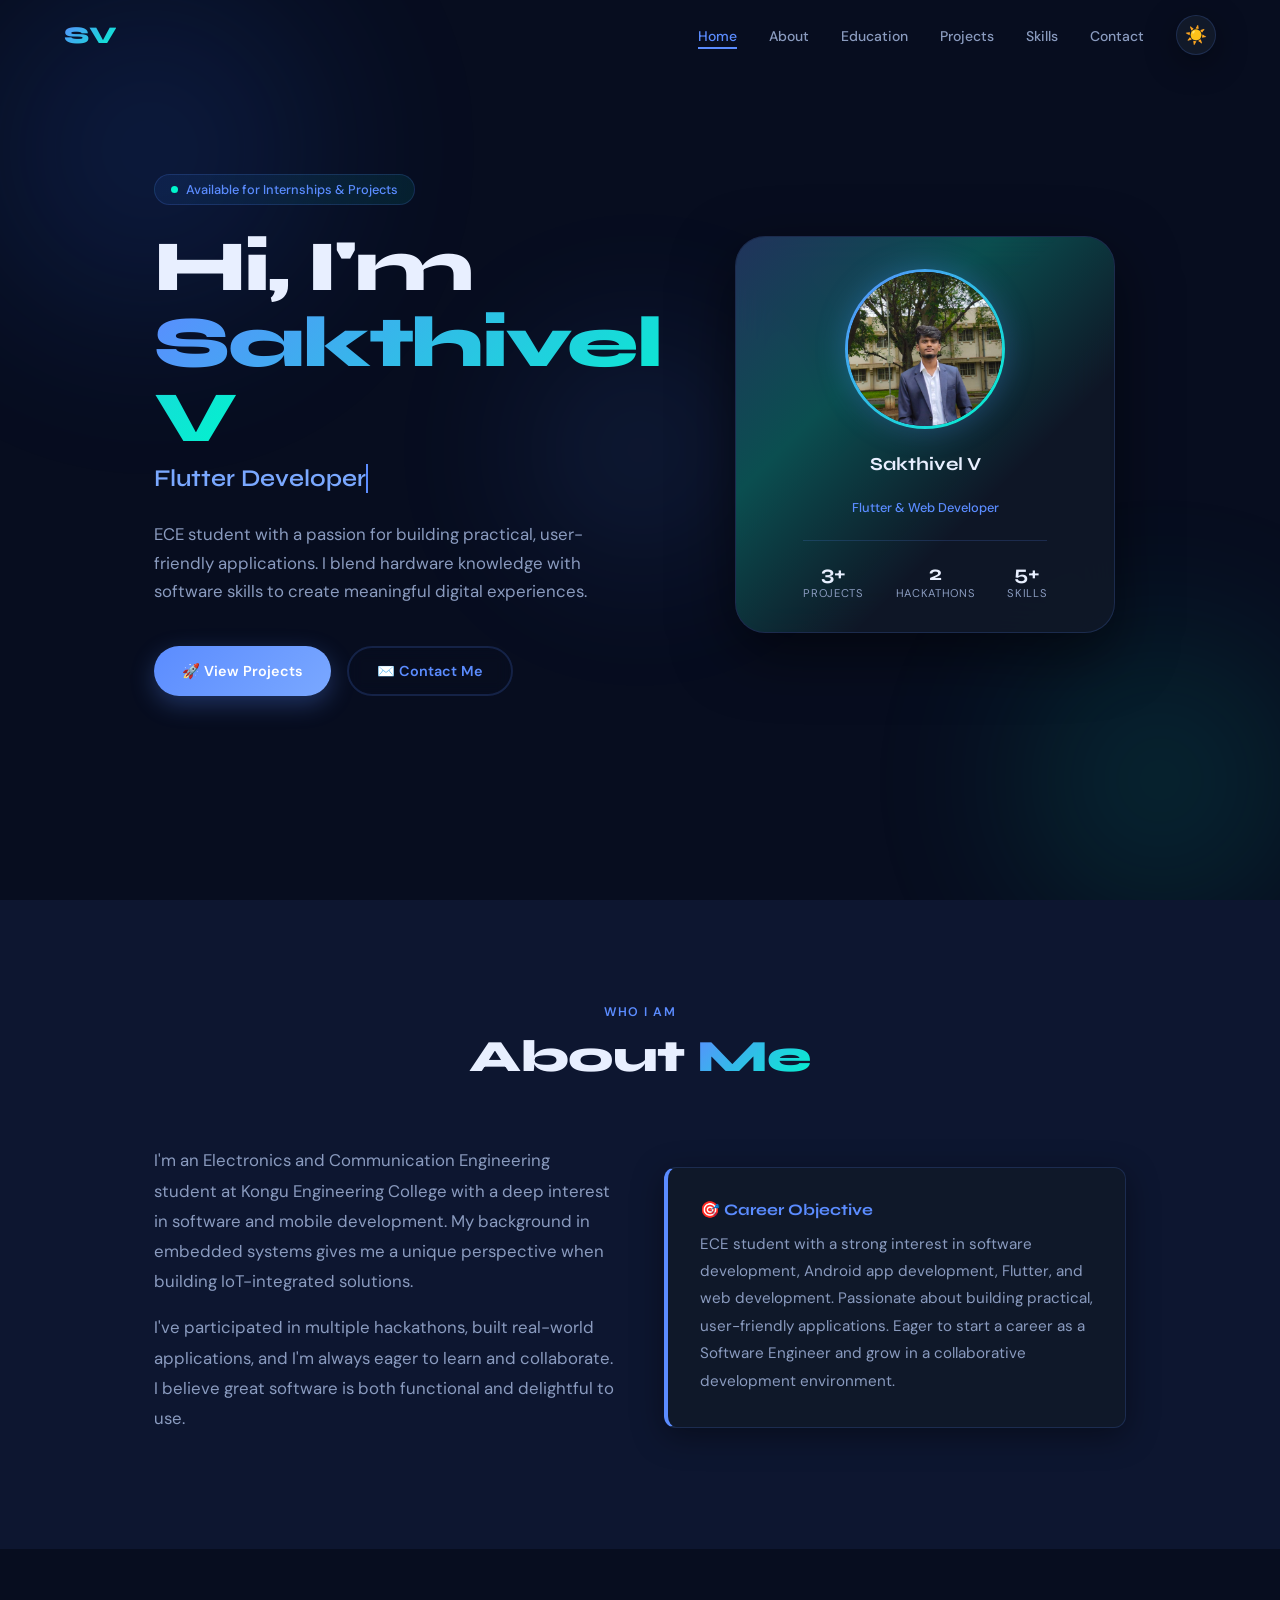
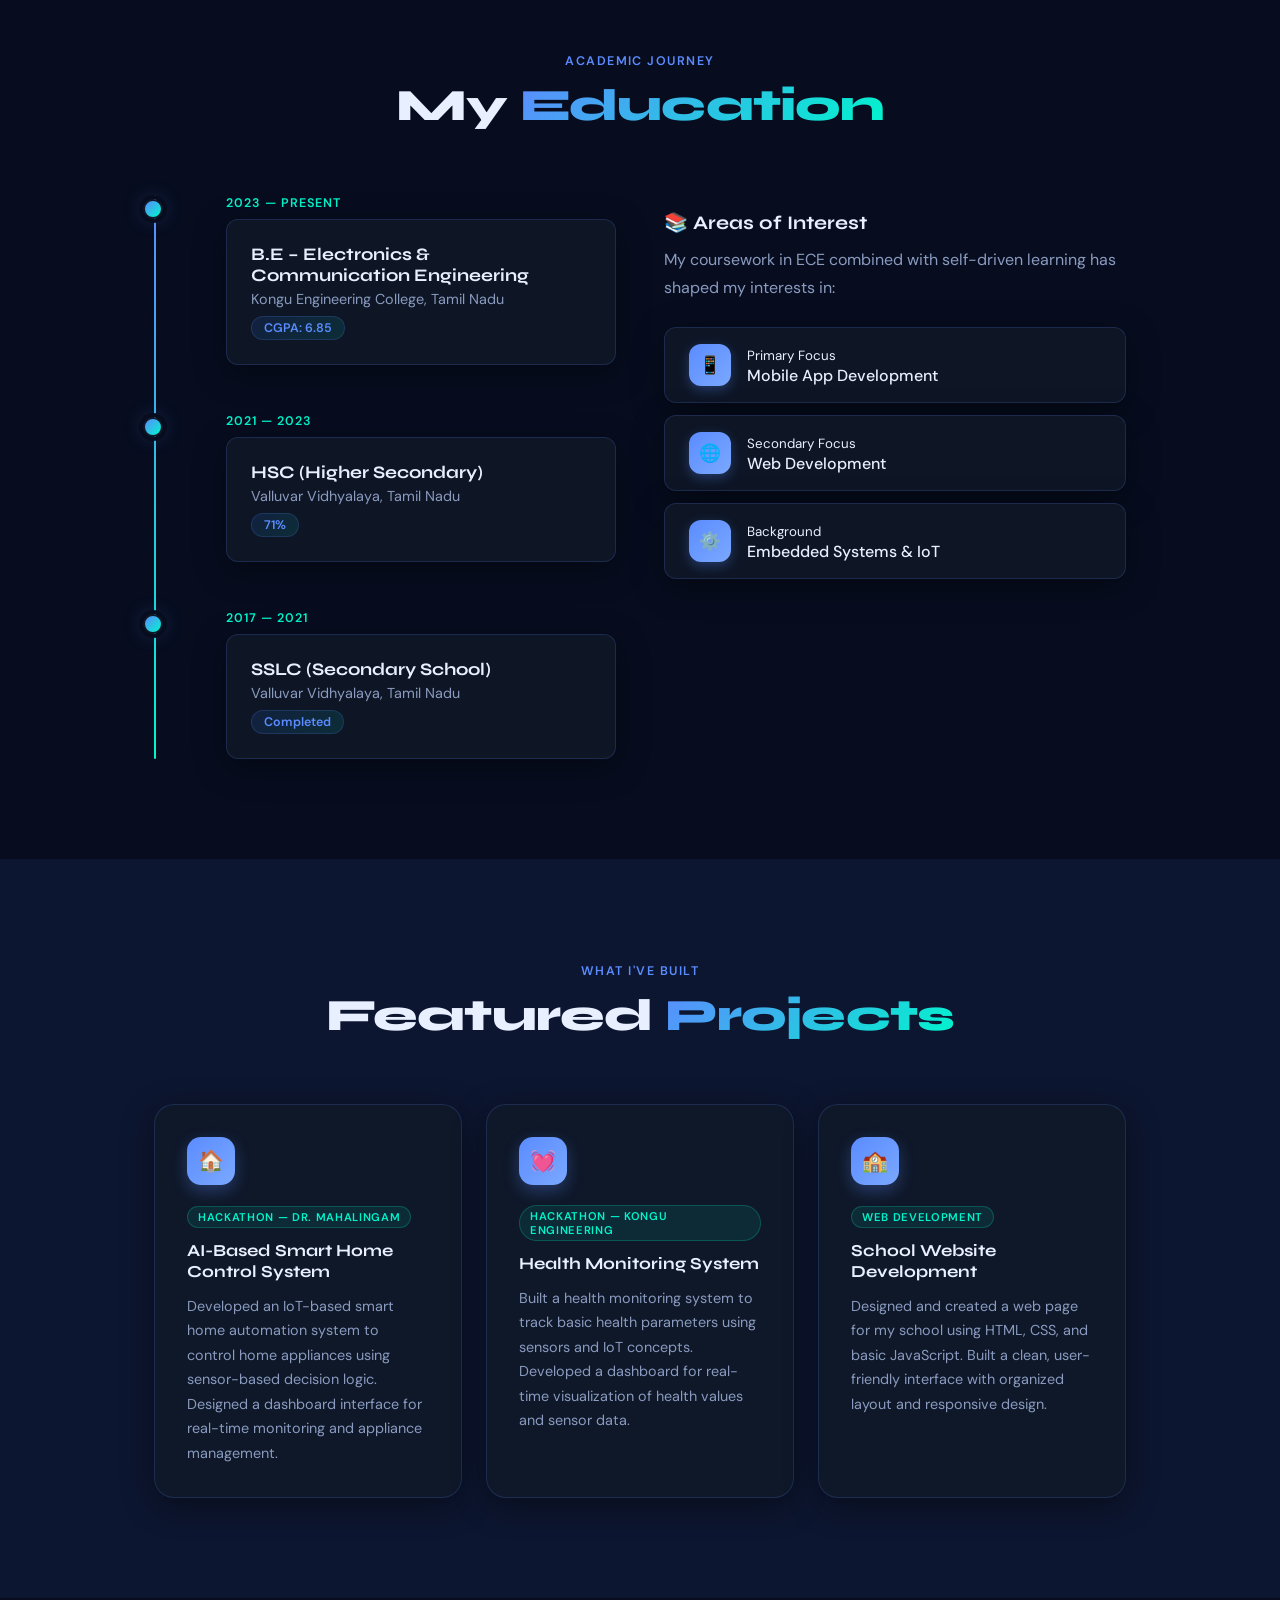
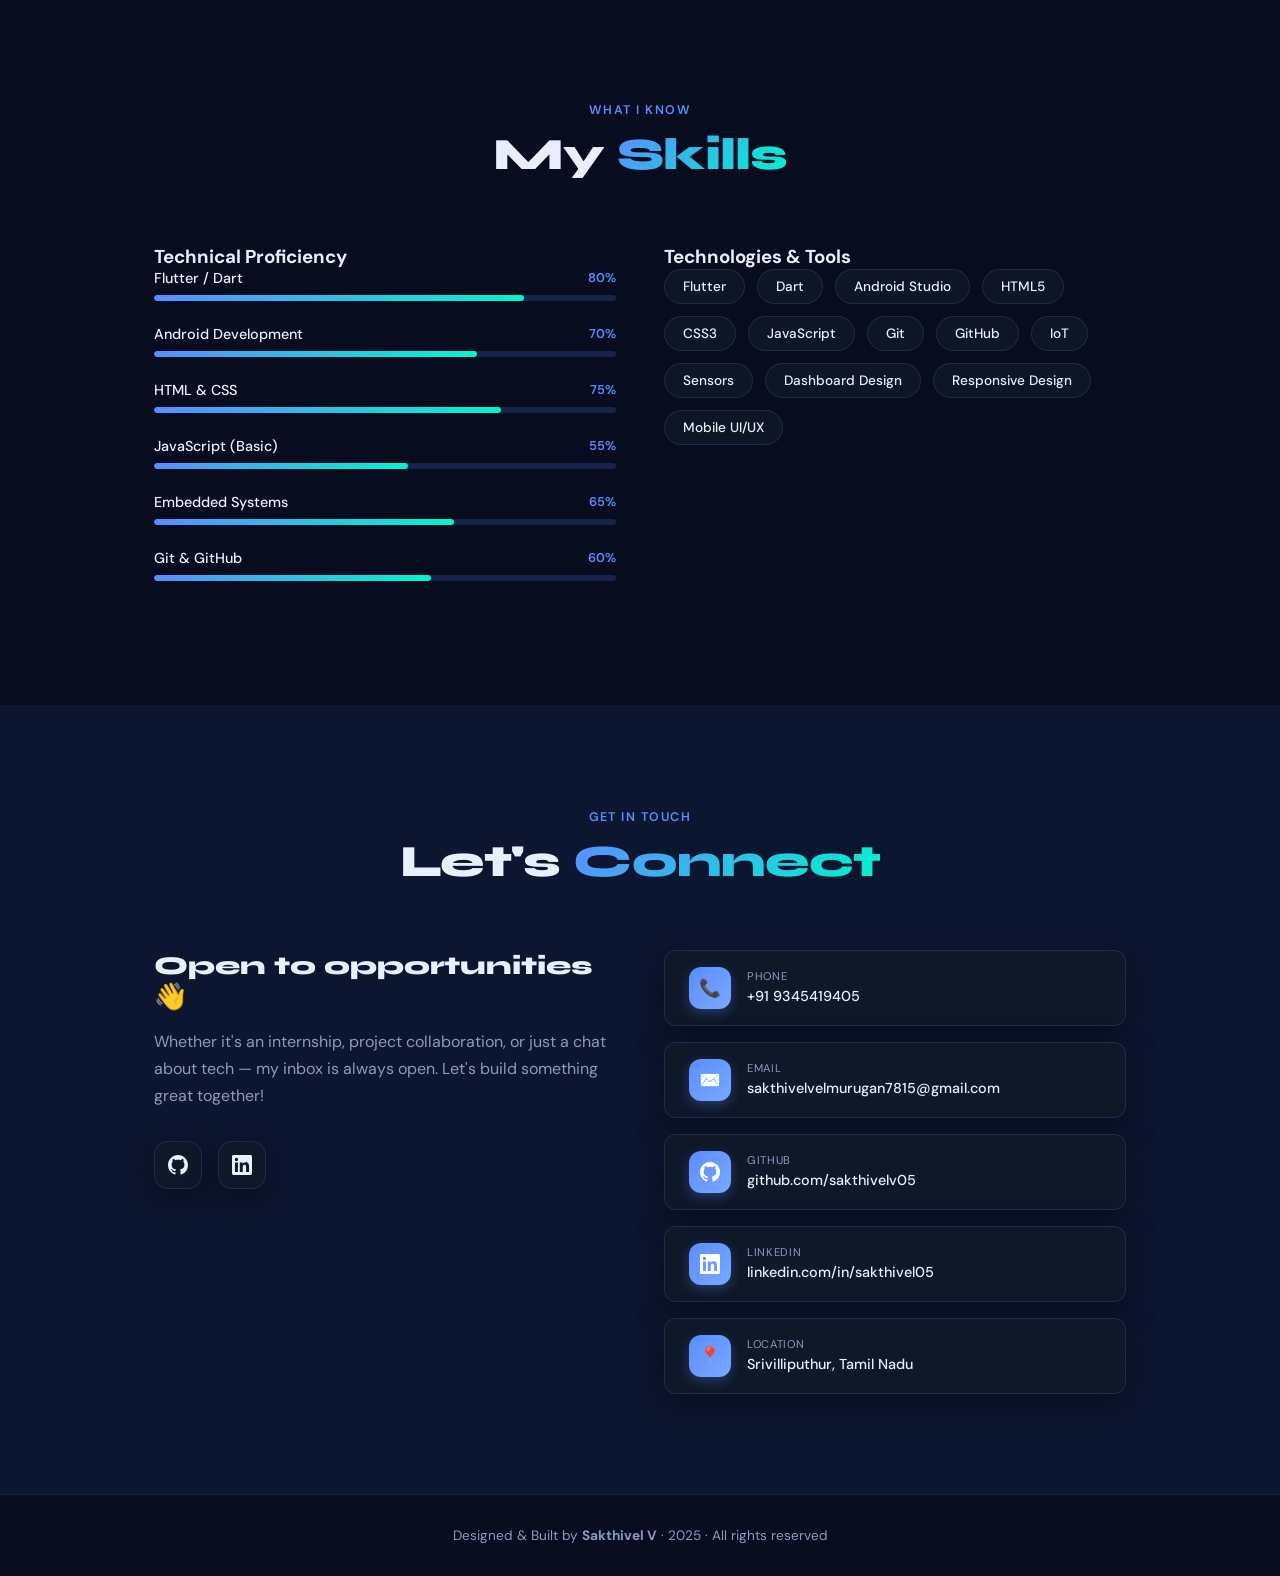
==== portfolio website/index.html @ 483d57a5 "portfolio website" ====
<!DOCTYPE html>
<html lang="en" data-theme="dark">
<head>
<meta charset="UTF-8" />
<meta name="viewport" content="width=device-width, initial-scale=1.0"/>
<title>Sakthivel V — Portfolio</title>
<link href="https://fonts.googleapis.com/css2?family=Syne:wght@400;600;700;800&family=DM+Sans:ital,opsz,wght@0,9..40,300;0,9..40,400;0,9..40,500;1,9..40,300&display=swap" rel="stylesheet"/>
<style>
/* ═══════════════════════════════════════════
   CSS CUSTOM PROPERTIES
═══════════════════════════════════════════ */
:root {
  --bg: #f0f4ff;
  --bg2: #e6edff;
  --surface: #ffffff;
  --surface2: rgba(255,255,255,0.7);
  --border: rgba(99,140,255,0.15);
  --text: #0d1b3e;
  --text2: #4a5980;
  --accent: #2d6ef6;
  --accent2: #5b8cff;
  --accent3: #00d4b1;
  --glow: rgba(45,110,246,0.25);
  --shadow: 0 8px 32px rgba(45,110,246,0.12);
  --shadow-lg: 0 20px 60px rgba(45,110,246,0.18);
  --radius: 20px;
  --radius-sm: 12px;
  --nav-h: 70px;
  --transition: 0.4s cubic-bezier(0.23, 1, 0.32, 1);
}
[data-theme="dark"] {
  --bg: #070d1f;
  --bg2: #0d1630;
  --surface: #111929;
  --surface2: rgba(17,25,41,0.8);
  --border: rgba(91,140,255,0.18);
  --text: #e8efff;
  --text2: #8a9bbf;
  --accent: #5b8cff;
  --accent2: #7aa8ff;
  --accent3: #00f5cc;
  --glow: rgba(91,140,255,0.3);
  --shadow: 0 8px 32px rgba(0,0,0,0.4);
  --shadow-lg: 0 20px 60px rgba(0,0,0,0.5);
}

/* ═══════════════════════════════════════════
   RESET & BASE
═══════════════════════════════════════════ */
*, *::before, *::after { margin:0; padding:0; box-sizing:border-box; }
html { scroll-behavior:smooth; }
body {
  font-family: 'DM Sans', sans-serif;
  background: var(--bg);
  color: var(--text);
  overflow-x: hidden;
  transition: background var(--transition), color var(--transition);
}
a { text-decoration:none; color:inherit; }
img { max-width:100%; }
section { padding: 100px 0; }

/* ═══════════════════════════════════════════
   LOADER
═══════════════════════════════════════════ */
#loader {
  position:fixed; inset:0; z-index:9999;
  background: var(--bg);
  display:flex; align-items:center; justify-content:center;
  transition: opacity 0.6s ease, visibility 0.6s ease;
}
#loader.hidden { opacity:0; visibility:hidden; }
.loader-ring {
  width:60px; height:60px;
  border:3px solid var(--border);
  border-top-color:var(--accent);
  border-radius:50%;
  animation: spin 0.8s linear infinite;
}
@keyframes spin { to { transform:rotate(360deg); } }

/* ═══════════════════════════════════════════
   ANIMATED BG
═══════════════════════════════════════════ */
.bg-orbs {
  position:fixed; inset:0; pointer-events:none; z-index:0; overflow:hidden;
}
.orb {
  position:absolute; border-radius:50%;
  filter:blur(80px); opacity:0.35;
  animation: drift 12s ease-in-out infinite alternate;
}
.orb:nth-child(1) { width:500px;height:500px; background:radial-gradient(circle,#2d6ef6,transparent 70%); top:-100px;left:-100px; animation-delay:0s; }
.orb:nth-child(2) { width:400px;height:400px; background:radial-gradient(circle,#00d4b1,transparent 70%); bottom:-80px;right:-80px; animation-delay:-4s; }
.orb:nth-child(3) { width:300px;height:300px; background:radial-gradient(circle,#5b8cff,transparent 70%); top:50%;left:50%;transform:translate(-50%,-50%); animation-delay:-8s; }
@keyframes drift {
  0% { transform: translate(0,0) scale(1); }
  100% { transform: translate(30px,30px) scale(1.1); }
}
[data-theme="dark"] .orb { opacity:0.2; }

/* ═══════════════════════════════════════════
   NAVBAR
═══════════════════════════════════════════ */
nav {
  position:fixed; top:0; left:0; right:0; z-index:100;
  height:var(--nav-h);
  display:flex; align-items:center;
  padding: 0 5%;
  transition: background 0.4s, box-shadow 0.4s;
}
nav.scrolled {
  background:var(--surface2);
  backdrop-filter:blur(20px);
  box-shadow:var(--shadow);
}
.nav-brand {
  font-family:'Syne',sans-serif;
  font-size:1.5rem; font-weight:800;
  background:linear-gradient(135deg,var(--accent),var(--accent3));
  -webkit-background-clip:text; -webkit-text-fill-color:transparent;
  background-clip:text;
  letter-spacing:-0.02em;
}
.nav-links {
  display:flex; gap:2rem;
  list-style:none;
  margin-left:auto; margin-right:2rem;
}
.nav-links a {
  font-size:0.875rem; font-weight:500;
  color:var(--text2);
  transition:color 0.3s;
  position:relative;
}
.nav-links a::after {
  content:''; position:absolute; bottom:-4px;left:0;right:0;
  height:2px; background:var(--accent);
  transform:scaleX(0); transform-origin:left;
  transition:transform 0.3s;
}
.nav-links a:hover, .nav-links a.active { color:var(--accent); }
.nav-links a:hover::after, .nav-links a.active::after { transform:scaleX(1); }
.nav-actions { display:flex; gap:0.75rem; align-items:center; }
#theme-toggle {
  width:40px;height:40px; border-radius:50%;
  border:1.5px solid var(--border);
  background:var(--surface);
  cursor:pointer; font-size:1.1rem;
  display:flex;align-items:center;justify-content:center;
  transition:all 0.3s; box-shadow:var(--shadow);
}
#theme-toggle:hover { transform:scale(1.1) rotate(20deg); }
.hamburger {
  display:none; flex-direction:column; gap:5px;
  cursor:pointer; padding:6px;
}
.hamburger span { width:24px;height:2px; background:var(--text); transition:all 0.3s; border-radius:2px; }
.hamburger.open span:nth-child(1){transform:translateY(7px) rotate(45deg);}
.hamburger.open span:nth-child(2){opacity:0;}
.hamburger.open span:nth-child(3){transform:translateY(-7px) rotate(-45deg);}

/* Mobile Menu */
.mobile-menu {
  position:fixed; inset:0; z-index:99;
  background:var(--surface2); backdrop-filter:blur(30px);
  display:flex; flex-direction:column;
  align-items:center; justify-content:center; gap:2.5rem;
  transform:translateX(100%);
  transition:transform 0.5s cubic-bezier(0.23,1,0.32,1);
}
.mobile-menu.open { transform:translateX(0); }
.mobile-menu a { font-family:'Syne',sans-serif; font-size:2rem; font-weight:700; color:var(--text); }
.mobile-menu a:hover { color:var(--accent); }

/* ═══════════════════════════════════════════
   CONTAINER
═══════════════════════════════════════════ */
.container { max-width:1100px; margin:0 auto; padding:0 5%; position:relative; z-index:1; }

/* ═══════════════════════════════════════════
   HERO
═══════════════════════════════════════════ */
#hero {
  min-height:100vh;
  display:flex; align-items:center;
  padding-top:var(--nav-h);
}
.hero-inner {
  display:grid; grid-template-columns:1fr 1fr;
  gap:4rem; align-items:center; width:100%;
}
.hero-tag {
  display:inline-flex; align-items:center; gap:0.5rem;
  background:linear-gradient(135deg,rgba(45,110,246,0.1),rgba(0,212,177,0.1));
  border:1px solid var(--border);
  border-radius:100px; padding:6px 16px;
  font-size:0.8rem; font-weight:500; color:var(--accent);
  margin-bottom:1.5rem;
}
.hero-tag .dot { width:7px;height:7px; background:var(--accent3); border-radius:50%; animation:pulse 2s infinite; }
@keyframes pulse { 0%,100%{opacity:1;transform:scale(1);} 50%{opacity:0.5;transform:scale(0.8);} }
.hero-name {
  font-family:'Syne',sans-serif;
  font-size:clamp(2.8rem,6vw,4.5rem);
  font-weight:800; line-height:1.05;
  letter-spacing:-0.03em;
  color:var(--text);
  margin-bottom:0.5rem;
}
.hero-name .gradient-text {
  background:linear-gradient(135deg,var(--accent),var(--accent3));
  -webkit-background-clip:text; -webkit-text-fill-color:transparent;
  background-clip:text;
}
.hero-typing {
  font-family:'Syne',sans-serif;
  font-size:clamp(1.1rem,2.5vw,1.5rem);
  font-weight:600; color:var(--accent2);
  min-height:2rem; margin-bottom:1.5rem;
}
.cursor { border-right:2px solid var(--accent); animation:blink 0.7s infinite; }
@keyframes blink { 0%,50%{opacity:1;} 51%,100%{opacity:0;} }
.hero-desc { color:var(--text2); line-height:1.7; font-size:1.05rem; margin-bottom:2.5rem; max-width:480px; }
.hero-btns { display:flex; gap:1rem; flex-wrap:wrap; }
.btn {
  display:inline-flex; align-items:center; gap:0.5rem;
  padding:14px 28px; border-radius:100px;
  font-weight:600; font-size:0.9rem;
  cursor:pointer; border:none;
  transition:all 0.3s; position:relative; overflow:hidden;
}
.btn-primary {
  background:linear-gradient(135deg,var(--accent),var(--accent2));
  color:#fff;
  box-shadow:0 8px 24px var(--glow);
}
.btn-primary:hover { transform:translateY(-3px); box-shadow:0 14px 36px var(--glow); }
.btn-outline {
  background:transparent;
  color:var(--accent);
  border:2px solid var(--border);
  backdrop-filter:blur(8px);
}
.btn-outline:hover { background:var(--accent); color:#fff; transform:translateY(-3px); border-color:var(--accent); }
/* Ripple */
.btn::after {
  content:''; position:absolute;
  width:200%; height:200%; top:50%;left:50%;
  transform:translate(-50%,-50%) scale(0);
  background:rgba(255,255,255,0.25); border-radius:50%;
  transition:transform 0.5s, opacity 0.5s;
}
.btn:active::after { transform:translate(-50%,-50%) scale(1); opacity:0; }

/* Hero visual */
.hero-visual { display:flex; align-items:center; justify-content:center; }
.hero-card {
  width:clamp(280px,90vw,380px); height:auto;
  background:var(--surface2);
  backdrop-filter:blur(20px);
  border:1px solid var(--border);
  border-radius:30px;
  display:flex; flex-direction:column;
  align-items:center; justify-content:center; gap:1.5rem;
  padding:2rem 1.5rem;
  box-shadow:var(--shadow-lg);
  position:relative; overflow:hidden;
  animation: float 5s ease-in-out infinite;
}
@keyframes float { 0%,100%{transform:translateY(0);} 50%{transform:translateY(-16px);} }
.hero-card::before {
  content:''; position:absolute;
  inset:-1px; border-radius:30px;
  background:linear-gradient(135deg,var(--accent),var(--accent3),transparent,transparent);
  opacity:0.25; z-index:-1;
}
.avatar-ring {
  width:clamp(130px,20vw,160px); height:clamp(130px,20vw,160px); border-radius:50%;
  background:linear-gradient(135deg,var(--accent),var(--accent3));
  padding:3px;
  box-shadow:0 0 30px var(--glow);
}
.avatar-inner {
  width:100%;height:100%; border-radius:50%;
  background:var(--surface);
  display:flex;align-items:center;justify-content:center;
  font-size:3rem;
}
.hero-card-name { font-family:'Syne',sans-serif; font-weight:700; font-size:1.15rem; }
.hero-card-role { font-size:0.8rem; color:var(--accent); font-weight:500; }
.hero-card-stats {
  display:flex; gap:2rem;
  border-top:1px solid var(--border);
  padding-top:1.25rem;
}
.stat { text-align:center; }
.stat-num { font-family:'Syne',sans-serif; font-weight:700; font-size:1.3rem; }
.stat-label { font-size:0.7rem; color:var(--text2); text-transform:uppercase; letter-spacing:0.06em; }

/* ═══════════════════════════════════════════
   SECTION HEADERS
═══════════════════════════════════════════ */
.section-header { text-align:center; margin-bottom:4rem; }
.section-label {
  font-size:0.78rem; font-weight:600; letter-spacing:0.12em;
  text-transform:uppercase; color:var(--accent);
  display:inline-block; margin-bottom:0.75rem;
}
.section-title {
  font-family:'Syne',sans-serif;
  font-size:clamp(2rem,4vw,2.8rem);
  font-weight:800; letter-spacing:-0.02em;
  color:var(--text); line-height:1.1;
}
.section-title span { background:linear-gradient(135deg,var(--accent),var(--accent3)); -webkit-background-clip:text;-webkit-text-fill-color:transparent;background-clip:text; }

/* ═══════════════════════════════════════════
   ABOUT
═══════════════════════════════════════════ */
#about { background:var(--bg2); }
.about-grid { display:grid; grid-template-columns:1fr 1fr; gap:3rem; align-items:center; }
.about-text p { color:var(--text2); line-height:1.8; font-size:1.05rem; margin-bottom:1rem; }
.objective-box {
  background:var(--surface2);
  backdrop-filter:blur(12px);
  border:1px solid var(--border);
  border-left:4px solid var(--accent);
  border-radius:var(--radius-sm);
  padding:2rem;
  box-shadow:var(--shadow);
}
.objective-box h3 { font-family:'Syne',sans-serif; font-size:1rem; font-weight:700; margin-bottom:0.75rem; color:var(--accent); }
.objective-box p { color:var(--text2); line-height:1.8; font-size:0.95rem; }

/* ═══════════════════════════════════════════
   EDUCATION TIMELINE
═══════════════════════════════════════════ */
.timeline { position:relative; padding-left:2rem; }
.timeline::before {
  content:''; position:absolute;
  left:0; top:0; bottom:0; width:2px;
  background:linear-gradient(to bottom, var(--accent), var(--accent3));
  border-radius:2px;
}
.timeline-item {
  position:relative; margin-bottom:3rem;
  padding-left:2.5rem;
}
.timeline-item:last-child { margin-bottom:0; }
.timeline-dot {
  position:absolute; left:-2.7rem; top:0.3rem;
  width:20px;height:20px; border-radius:50%;
  background:linear-gradient(135deg,var(--accent),var(--accent3));
  box-shadow:0 0 0 4px var(--bg), 0 0 20px var(--glow);
  border:2px solid var(--surface);
}
.timeline-year {
  font-size:0.78rem; font-weight:600; color:var(--accent3);
  letter-spacing:0.08em; text-transform:uppercase; margin-bottom:0.5rem;
}
.timeline-card {
  background:var(--surface2); backdrop-filter:blur(12px);
  border:1px solid var(--border); border-radius:var(--radius-sm);
  padding:1.5rem; box-shadow:var(--shadow);
  transition:transform var(--transition), box-shadow var(--transition);
}
.timeline-card:hover { transform:translateX(8px); box-shadow:var(--shadow-lg); }
.timeline-card h3 { font-family:'Syne',sans-serif; font-weight:700; font-size:1.1rem; margin-bottom:0.25rem; }
.timeline-card p { color:var(--text2); font-size:0.9rem; margin-bottom:0.5rem; }
.timeline-badge {
  display:inline-block;
  background:linear-gradient(135deg,rgba(45,110,246,0.12),rgba(0,212,177,0.12));
  border:1px solid var(--border); border-radius:100px;
  padding:3px 12px; font-size:0.78rem; font-weight:600; color:var(--accent);
}
.edu-grid { display:grid; grid-template-columns:1fr 1fr; gap:3rem; align-items:start; }
.edu-right { padding-top:1rem; }
.edu-right h3 { font-family:'Syne',sans-serif; font-size:1.2rem; font-weight:700; margin-bottom:0.5rem; }
.edu-right p { color:var(--text2); line-height:1.7; }

/* ═══════════════════════════════════════════
   PROJECTS
═══════════════════════════════════════════ */
#projects { background:var(--bg2); }
.projects-grid { display:grid; grid-template-columns:repeat(auto-fit,minmax(300px,1fr)); gap:1.5rem; }
.project-card {
  background:var(--surface2); backdrop-filter:blur(12px);
  border:1px solid var(--border); border-radius:var(--radius);
  padding:2rem; box-shadow:var(--shadow);
  transition:transform var(--transition), box-shadow var(--transition), border-color var(--transition);
  position:relative; overflow:hidden;
  cursor:default;
}
.project-card::before {
  content:''; position:absolute; inset:0;
  background:linear-gradient(135deg,rgba(45,110,246,0.05),rgba(0,212,177,0.05));
  opacity:0; transition:opacity 0.4s;
}
.project-card:hover { transform:translateY(-10px); box-shadow:var(--shadow-lg); border-color:var(--accent2); }
.project-card:hover::before { opacity:1; }
.project-icon {
  width:48px;height:48px; border-radius:14px;
  background:linear-gradient(135deg,var(--accent),var(--accent2));
  display:flex;align-items:center;justify-content:center;
  font-size:1.3rem; margin-bottom:1.25rem;
  box-shadow:0 6px 16px var(--glow);
  transition:transform 0.3s;
}
.project-card:hover .project-icon { transform:scale(1.15) rotate(-5deg); }
.project-tag {
  display:inline-block; font-size:0.7rem; font-weight:600;
  color:var(--accent3); background:rgba(0,212,177,0.1);
  border:1px solid rgba(0,212,177,0.25); border-radius:100px;
  padding:3px 10px; margin-bottom:0.75rem;
  letter-spacing:0.06em; text-transform:uppercase;
}
.project-card h3 { font-family:'Syne',sans-serif; font-weight:700; font-size:1.05rem; margin-bottom:0.75rem; }
.project-card p { color:var(--text2); font-size:0.9rem; line-height:1.7; }

/* ═══════════════════════════════════════════
   SKILLS
═══════════════════════════════════════════ */
.skills-container { display:grid; grid-template-columns:1fr 1fr; gap:3rem; }
.skills-col h3 { font-family:'Syne',sans-serif; font-size:1rem; font-weight:700; margin-bottom:1.5rem; color:var(--text2); text-transform:uppercase; letter-spacing:0.08em; }
.skill-bar { margin-bottom:1.5rem; }
.skill-bar-top { display:flex; justify-content:space-between; align-items:center; margin-bottom:0.5rem; }
.skill-name { font-weight:500; font-size:0.9rem; }
.skill-pct { font-size:0.8rem; font-weight:600; color:var(--accent); }
.skill-track {
  height:6px; background:var(--border);
  border-radius:100px; overflow:hidden;
}
.skill-fill {
  height:100%; width:0;
  background:linear-gradient(90deg,var(--accent),var(--accent3));
  border-radius:100px;
  transition:width 1.2s cubic-bezier(0.23,1,0.32,1);
}
.skill-tags { display:flex; flex-wrap:wrap; gap:0.75rem; }
.skill-tag {
  background:var(--surface2); backdrop-filter:blur(10px);
  border:1px solid var(--border); border-radius:100px;
  padding:8px 18px; font-size:0.85rem; font-weight:500;
  transition:all 0.3s;
}
.skill-tag:hover { background:var(--accent); color:#fff; border-color:var(--accent); transform:translateY(-3px); box-shadow:0 8px 20px var(--glow); }

/* ═══════════════════════════════════════════
   CONTACT
═══════════════════════════════════════════ */
#contact { background:var(--bg2); }
.contact-grid { display:grid; grid-template-columns:1fr 1fr; gap:3rem; align-items:start; }
.contact-intro h3 { font-family:'Syne',sans-serif; font-size:1.6rem; font-weight:800; margin-bottom:1rem; }
.contact-intro p { color:var(--text2); line-height:1.7; margin-bottom:2rem; }
.contact-links { display:flex; flex-direction:column; gap:1rem; }
.contact-link {
  display:flex; align-items:center; gap:1rem;
  background:var(--surface2); backdrop-filter:blur(12px);
  border:1px solid var(--border); border-radius:var(--radius-sm);
  padding:1rem 1.5rem; box-shadow:var(--shadow);
  transition:all var(--transition);
}
.contact-link:hover { transform:translateX(8px); border-color:var(--accent); box-shadow:var(--shadow-lg); }
.contact-link-icon {
  width:42px;height:42px; border-radius:12px;
  background:linear-gradient(135deg,var(--accent),var(--accent2));
  display:flex;align-items:center;justify-content:center;
  font-size:1.1rem; flex-shrink:0;
  box-shadow:0 4px 12px var(--glow);
}
.contact-link-info small { font-size:0.7rem; color:var(--text2); text-transform:uppercase; letter-spacing:0.06em; display:block; margin-bottom:2px; }
.contact-link-info span { font-weight:500; font-size:0.9rem; }
.contact-socials { display:flex; gap:1rem; margin-top:2rem; }
.social-btn {
  width:48px;height:48px; border-radius:14px;
  background:var(--surface2); border:1px solid var(--border);
  display:flex;align-items:center;justify-content:center;
  font-size:1.2rem; transition:all 0.3s; box-shadow:var(--shadow);
}
.social-btn:hover { background:var(--accent); color:#fff; transform:translateY(-4px); box-shadow:0 8px 20px var(--glow); border-color:var(--accent); }

/* ═══════════════════════════════════════════
   FOOTER
═══════════════════════════════════════════ */
footer {
  text-align:center; padding:2rem; font-size:0.85rem; color:var(--text2);
  border-top:1px solid var(--border); position:relative; z-index:1;
}

/* ═══════════════════════════════════════════
   SCROLL TO TOP
═══════════════════════════════════════════ */
#scroll-top {
  position:fixed; bottom:2rem; right:2rem; z-index:50;
  width:48px;height:48px; border-radius:50%;
  background:linear-gradient(135deg,var(--accent),var(--accent2));
  color:#fff; border:none; cursor:pointer; font-size:1.2rem;
  box-shadow:0 8px 24px var(--glow);
  opacity:0; pointer-events:none; transform:translateY(20px);
  transition:all 0.4s; display:flex;align-items:center;justify-content:center;
}
#scroll-top.show { opacity:1; pointer-events:all; transform:translateY(0); }
#scroll-top:hover { transform:translateY(-4px) scale(1.1); }

/* ═══════════════════════════════════════════
   SCROLL REVEAL
═══════════════════════════════════════════ */
.reveal {
  opacity:0; transform:translateY(40px);
  transition:opacity 0.7s ease, transform 0.7s ease;
}
.reveal.visible { opacity:1; transform:translateY(0); }
.reveal-left { opacity:0; transform:translateX(-40px); transition:opacity 0.7s ease, transform 0.7s ease; }
.reveal-left.visible { opacity:1; transform:translateX(0); }
.reveal-right { opacity:0; transform:translateX(40px); transition:opacity 0.7s ease, transform 0.7s ease; }
.reveal-right.visible { opacity:1; transform:translateX(0); }
.delay-1 { transition-delay:0.1s; }
.delay-2 { transition-delay:0.2s; }
.delay-3 { transition-delay:0.3s; }
.delay-4 { transition-delay:0.4s; }
.delay-5 { transition-delay:0.5s; }

/* ═══════════════════════════════════════════
   RESPONSIVE DESIGN
═══════════════════════════════════════════ */
/* Tablet: 769px - 1024px */
@media(max-width:1024px){
  .container { padding:0 4%; }
  .hero-inner { gap:3rem; }
  .section-header { margin-bottom:3rem; }
  section { padding:80px 0; }
}

/* Mobile/Phone: Below 768px */
@media(max-width:768px){
  :root { --nav-h: 60px; }
  
  /* Navigation */
  .nav-links { display:none; }
  .hamburger { display:flex; }
  .nav-brand { font-size:1.2rem; }
  
  /* Hero Section */
  .hero-inner { grid-template-columns:1fr; text-align:center; gap:2.5rem; }
  .hero-visual { display:flex; margin-top:2rem; }
  .hero-name { font-size:clamp(2rem,5vw,3rem); }
  .hero-typing { font-size:clamp(0.9rem,2vw,1.2rem); }
  .hero-desc { margin:0 auto 2rem; font-size:0.95rem; }
  .hero-btns { justify-content:center; flex-direction:column; gap:0.75rem; }
  .btn { width:100%; justify-content:center; padding:12px 20px; font-size:0.85rem; }
  
  /* Sections */
  .about-grid, .edu-grid, .skills-container, .contact-grid { grid-template-columns:1fr; }
  .edu-right { padding-top:0; margin-top:2rem; }
  section { padding:60px 0; }
  .container { padding:0 5%; }
  
  /* Cards */
  .hero-card-stats { gap:1rem; }
  .stat-num { font-size:1.1rem; }
  .stat-label { font-size:0.65rem; }
  
  /* Text sizing */
  .section-title { font-size:clamp(1.5rem,4vw,2.2rem); }
  .about-text p { font-size:1rem; }
  .objective-box { padding:1.5rem; }
  
  /* Contact & other sections */
  .contact-intro h3 { font-size:1.2rem; }
  .contact-intro p { font-size:0.95rem; }
}

/* Small Phone: Below 480px */
@media(max-width:480px){
  :root { --nav-h: 55px; }
  
  .container { padding:0 4%; }
  
  /* Hero */
  .hero-name { font-size:clamp(1.5rem,4.5vw,2.2rem); }
  .hero-typing { font-size:clamp(0.8rem,2vw,1rem); }
  .hero-desc { font-size:0.9rem; line-height:1.6; }
  .hero-btns { gap:0.5rem; }
  .btn { padding:10px 16px; font-size:0.8rem; }
  
  /* Sections */
  section { padding:50px 0; }
  .section-header { margin-bottom:2rem; }
  .section-title { font-size:clamp(1.3rem,3.5vw,1.8rem); }
  
  /* Cards & Elements */
  .hero-card-stats { flex-direction:column; gap:1rem; border-top:none; padding-top:0; }
  .hero-card { padding:1.5rem 1rem; }
  
  /* Text */
  .about-text p { font-size:0.9rem; }
  .objective-box { padding:1.25rem; font-size:0.9rem; }
  .objective-box h3 { font-size:0.95rem; }
  
  /* Contact */
  .contact-intro h3 { font-size:1.1rem; }
  .contact-intro p { font-size:0.9rem; }
  .contact-link { flex-direction:column; }
}

/* Large Desktop: 1440px and above */
@media(min-width:1440px){
  .container { max-width:1200px; }
  section { padding:120px 0; }
  .hero-inner { gap:5rem; }
  .hero-name { font-size:4.5rem; }
  .section-title { font-size:2.8rem; }
}
</style>
</head>
<body>

<!-- Loader -->
<div id="loader"><div class="loader-ring"></div></div>

<!-- Animated Background -->
<div class="bg-orbs">
  <div class="orb"></div>
  <div class="orb"></div>
  <div class="orb"></div>
</div>

<!-- NAVBAR -->
<nav id="navbar">
  <span class="nav-brand">SV</span>
  <ul class="nav-links">
    <li><a href="#hero">Home</a></li>
    <li><a href="#about">About</a></li>
    <li><a href="#education">Education</a></li>
    <li><a href="#projects">Projects</a></li>
    <li><a href="#skills">Skills</a></li>
    <li><a href="#contact">Contact</a></li>
  </ul>
  <div class="nav-actions">
    <button id="theme-toggle" title="Toggle theme">🌙</button>
    <div class="hamburger" id="hamburger">
      <span></span><span></span><span></span>
    </div>
  </div>
</nav>

<!-- Mobile Menu -->
<div class="mobile-menu" id="mobileMenu">
  <a href="#hero" class="mob-link">Home</a>
  <a href="#about" class="mob-link">About</a>
  <a href="#education" class="mob-link">Education</a>
  <a href="#projects" class="mob-link">Projects</a>
  <a href="#skills" class="mob-link">Skills</a>
  <a href="#contact" class="mob-link">Contact</a>
</div>

<!-- ═══════════════ HERO ═══════════════ -->
<section id="hero">
  <div class="container">
    <div class="hero-inner">
      <div class="hero-content">
        <div class="hero-tag reveal">
          <span class="dot"></span> Available for Internships & Projects
        </div>
        <h1 class="hero-name reveal delay-1">
          Hi, I'm<br><span class="gradient-text">Sakthivel V</span>
        </h1>
        <div class="hero-typing reveal delay-2">
          <span id="typing-text"></span><span class="cursor"> </span>
        </div>
        <p class="hero-desc reveal delay-3">
          ECE student with a passion for building practical, user-friendly applications. I blend hardware knowledge with software skills to create meaningful digital experiences.
        </p>
        <div class="hero-btns reveal delay-4">
          <a href="#projects" class="btn btn-primary">🚀 View Projects</a>
          <a href="#contact" class="btn btn-outline">✉️ Contact Me</a>
        </div>
      </div>
      <div class="hero-visual reveal-right">
        <div class="hero-card">
          <div class="avatar-ring">
            <div class="avatar-inner">
              <!-- 📸 REPLACE: put your photo filename here, e.g. "photo.jpg" -->
              <img id="avatar-img" src="" alt="Sakthivel V"
                style="width:100%;height:100%;border-radius:50%;object-fit:cover;display:none;" />
              <span id="avatar-emoji" style="font-size:3rem;">👨‍💻</span>
            </div>
          </div>
          <div class="hero-card-name">Sakthivel V</div>
          <div class="hero-card-role">Flutter & Web Developer</div>
          <div class="hero-card-stats">
            <div class="stat">
              <div class="stat-num">3+</div>
              <div class="stat-label">Projects</div>
            </div>
            <div class="stat">
              <div class="stat-num">2</div>
              <div class="stat-label">Hackathons</div>
            </div>
            <div class="stat">
              <div class="stat-num">5+</div>
              <div class="stat-label">Skills</div>
            </div>
          </div>
        </div>
      </div>
    </div>
  </div>
</section>

<!-- ═══════════════ ABOUT ═══════════════ -->
<section id="about">
  <div class="container">
    <div class="section-header reveal">
      <div class="section-label">Who I Am</div>
      <h2 class="section-title">About <span>Me</span></h2>
    </div>
    <div class="about-grid">
      <div class="about-text reveal-left">
        <p>I'm an Electronics and Communication Engineering student at Kongu Engineering College with a deep interest in software and mobile development. My background in embedded systems gives me a unique perspective when building IoT-integrated solutions.</p>
        <p>I've participated in multiple hackathons, built real-world applications, and I'm always eager to learn and collaborate. I believe great software is both functional and delightful to use.</p>
      </div>
      <div class="objective-box reveal-right">
        <h3>🎯 Career Objective</h3>
        <p>ECE student with a strong interest in software development, Android app development, Flutter, and web development. Passionate about building practical, user-friendly applications. Eager to start a career as a Software Engineer and grow in a collaborative development environment.</p>
      </div>
    </div>
  </div>
</section>

<!-- ═══════════════ EDUCATION ═══════════════ -->
<section id="education">
  <div class="container">
    <div class="section-header reveal">
      <div class="section-label">Academic Journey</div>
      <h2 class="section-title">My <span>Education</span></h2>
    </div>
    <div class="edu-grid">
      <div class="reveal-left">
        <div class="timeline">
          <div class="timeline-item">
            <div class="timeline-dot"></div>
            <div class="timeline-year">2023 — Present</div>
            <div class="timeline-card">
              <h3>B.E – Electronics & Communication Engineering</h3>
              <p>Kongu Engineering College, Tamil Nadu</p>
              <span class="timeline-badge">CGPA: 6.85</span>
            </div>
          </div>
          <div class="timeline-item">
            <div class="timeline-dot"></div>
            <div class="timeline-year">2021 — 2023</div>
            <div class="timeline-card">
              <h3>HSC (Higher Secondary)</h3>
              <p>Valluvar Vidhyalaya, Tamil Nadu</p>
              <span class="timeline-badge">71%</span>
            </div>
          </div>
          <div class="timeline-item">
            <div class="timeline-dot"></div>
            <div class="timeline-year">2017 — 2021</div>
            <div class="timeline-card">
              <h3>SSLC (Secondary School)</h3>
              <p>Valluvar Vidhyalaya, Tamil Nadu</p>
              <span class="timeline-badge">Completed</span>
            </div>
          </div>
        </div>
      </div>
      <div class="edu-right reveal-right">
        <h3>📚 Areas of Interest</h3>
        <p style="color:var(--text2);line-height:1.8;margin-top:0.75rem;">My coursework in ECE combined with self-driven learning has shaped my interests in:</p>
        <div style="display:flex;flex-direction:column;gap:0.75rem;margin-top:1.5rem;">
          <div class="contact-link" style="cursor:default;">
            <div class="contact-link-icon">📱</div>
            <div><small>Primary Focus</small><span style="display:block;font-weight:500;">Mobile App Development</span></div>
          </div>
          <div class="contact-link" style="cursor:default;">
            <div class="contact-link-icon">🌐</div>
            <div><small>Secondary Focus</small><span style="display:block;font-weight:500;">Web Development</span></div>
          </div>
          <div class="contact-link" style="cursor:default;">
            <div class="contact-link-icon">⚙️</div>
            <div><small>Background</small><span style="display:block;font-weight:500;">Embedded Systems & IoT</span></div>
          </div>
        </div>
      </div>
    </div>
  </div>
</section>

<!-- ═══════════════ PROJECTS ═══════════════ -->
<section id="projects">
  <div class="container">
    <div class="section-header reveal">
      <div class="section-label">What I've Built</div>
      <h2 class="section-title">Featured <span>Projects</span></h2>
    </div>
    <div class="projects-grid">
      <div class="project-card reveal delay-1">
        <div class="project-icon">🏠</div>
        <div class="project-tag">Hackathon — Dr. Mahalingam</div>
        <h3>AI-Based Smart Home Control System</h3>
        <p>Developed an IoT-based smart home automation system to control home appliances using sensor-based decision logic. Designed a dashboard interface for real-time monitoring and appliance management.</p>
      </div>
      <div class="project-card reveal delay-2">
        <div class="project-icon">💓</div>
        <div class="project-tag">Hackathon — Kongu Engineering</div>
        <h3>Health Monitoring System</h3>
        <p>Built a health monitoring system to track basic health parameters using sensors and IoT concepts. Developed a dashboard for real-time visualization of health values and sensor data.</p>
      </div>
      <div class="project-card reveal delay-3">
        <div class="project-icon">🏫</div>
        <div class="project-tag">Web Development</div>
        <h3>School Website Development</h3>
        <p>Designed and created a web page for my school using HTML, CSS, and basic JavaScript. Built a clean, user-friendly interface with organized layout and responsive design.</p>
      </div>
    </div>
  </div>
</section>

<!-- ═══════════════ SKILLS ═══════════════ -->
<section id="skills">
  <div class="container">
    <div class="section-header reveal">
      <div class="section-label">What I Know</div>
      <h2 class="section-title">My <span>Skills</span></h2>
    </div>
    <div class="skills-container">
      <div class="reveal-left">
        <h3>Technical Proficiency</h3>
        <div class="skill-bar">
          <div class="skill-bar-top"><span class="skill-name">Flutter / Dart</span><span class="skill-pct">80%</span></div>
          <div class="skill-track"><div class="skill-fill" data-width="80"></div></div>
        </div>
        <div class="skill-bar">
          <div class="skill-bar-top"><span class="skill-name">Android Development</span><span class="skill-pct">70%</span></div>
          <div class="skill-track"><div class="skill-fill" data-width="70"></div></div>
        </div>
        <div class="skill-bar">
          <div class="skill-bar-top"><span class="skill-name">HTML & CSS</span><span class="skill-pct">75%</span></div>
          <div class="skill-track"><div class="skill-fill" data-width="75"></div></div>
        </div>
        <div class="skill-bar">
          <div class="skill-bar-top"><span class="skill-name">JavaScript (Basic)</span><span class="skill-pct">55%</span></div>
          <div class="skill-track"><div class="skill-fill" data-width="55"></div></div>
        </div>
        <div class="skill-bar">
          <div class="skill-bar-top"><span class="skill-name">Embedded Systems</span><span class="skill-pct">65%</span></div>
          <div class="skill-track"><div class="skill-fill" data-width="65"></div></div>
        </div>
        <div class="skill-bar">
          <div class="skill-bar-top"><span class="skill-name">Git & GitHub</span><span class="skill-pct">60%</span></div>
          <div class="skill-track"><div class="skill-fill" data-width="60"></div></div>
        </div>
      </div>
      <div class="reveal-right">
        <h3>Technologies & Tools</h3>
        <div class="skill-tags">
          <span class="skill-tag">Flutter</span>
          <span class="skill-tag">Dart</span>
          <span class="skill-tag">Android Studio</span>
          <span class="skill-tag">HTML5</span>
          <span class="skill-tag">CSS3</span>
          <span class="skill-tag">JavaScript</span>
          <span class="skill-tag">Git</span>
          <span class="skill-tag">GitHub</span>
          <span class="skill-tag">IoT</span>
          <span class="skill-tag">Sensors</span>
          <span class="skill-tag">Dashboard Design</span>
          <span class="skill-tag">Responsive Design</span>
          <span class="skill-tag">Mobile UI/UX</span>
        </div>
      </div>
    </div>
  </div>
</section>

<!-- ═══════════════ CONTACT ═══════════════ -->
<section id="contact">
  <div class="container">
    <div class="section-header reveal">
      <div class="section-label">Get In Touch</div>
      <h2 class="section-title">Let's <span>Connect</span></h2>
    </div>
    <div class="contact-grid">
      <div class="contact-intro reveal-left">
        <h3>Open to opportunities 👋</h3>
        <p>Whether it's an internship, project collaboration, or just a chat about tech — my inbox is always open. Let's build something great together!</p>
        <div class="contact-socials">
          <a href="https://github.com/sakthivelv05" target="_blank" class="social-btn" title="GitHub">
            <svg width="20" height="20" viewBox="0 0 24 24" fill="currentColor"><path d="M12 0C5.37 0 0 5.37 0 12c0 5.31 3.435 9.795 8.205 11.385.6.105.825-.255.825-.57 0-.285-.015-1.23-.015-2.235-3.015.555-3.795-.735-4.035-1.41-.135-.345-.72-1.41-1.23-1.695-.42-.225-1.02-.78-.015-.795.945-.015 1.62.87 1.845 1.23 1.08 1.815 2.805 1.305 3.495.99.105-.78.42-1.305.765-1.605-2.67-.3-5.46-1.335-5.46-5.925 0-1.305.465-2.385 1.23-3.225-.12-.3-.54-1.53.12-3.18 0 0 1.005-.315 3.3 1.23.96-.27 1.98-.405 3-.405s2.04.135 3 .405c2.295-1.56 3.3-1.23 3.3-1.23.66 1.65.24 2.88.12 3.18.765.84 1.23 1.905 1.23 3.225 0 4.605-2.805 5.625-5.475 5.925.435.375.81 1.095.81 2.22 0 1.605-.015 2.895-.015 3.3 0 .315.225.69.825.57A12.02 12.02 0 0024 12c0-6.63-5.37-12-12-12z"/></svg>
          </a>
          <a href="https://linkedin.com/in/sakthivel05/" target="_blank" class="social-btn" title="LinkedIn">
            <svg width="20" height="20" viewBox="0 0 24 24" fill="currentColor"><path d="M20.447 20.452h-3.554v-5.569c0-1.328-.027-3.037-1.852-3.037-1.853 0-2.136 1.445-2.136 2.939v5.667H9.351V9h3.414v1.561h.046c.477-.9 1.637-1.85 3.37-1.85 3.601 0 4.267 2.37 4.267 5.455v6.286zM5.337 7.433a2.062 2.062 0 01-2.063-2.065 2.064 2.064 0 112.063 2.065zm1.782 13.019H3.555V9h3.564v11.452zM22.225 0H1.771C.792 0 0 .774 0 1.729v20.542C0 23.227.792 24 1.771 24h20.451C23.2 24 24 23.227 24 22.271V1.729C24 .774 23.2 0 22.222 0h.003z"/></svg>
          </a>
        </div>
      </div>
      <div class="contact-links reveal-right">
        <a href="tel:9345419405" class="contact-link">
          <div class="contact-link-icon">📞</div>
          <div class="contact-link-info">
            <small>Phone</small>
            <span>+91 9345419405</span>
          </div>
        </a>
        <a href="mailto:sakthivelvelmurugan7815@gmail.com" class="contact-link">
          <div class="contact-link-icon">✉️</div>
          <div class="contact-link-info">
            <small>Email</small>
            <span>sakthivelvelmurugan7815@gmail.com</span>
          </div>
        </a>
        <a href="https://github.com/sakthivelv05" target="_blank" class="contact-link">
          <div class="contact-link-icon" style="font-size:1rem;">
            <svg width="20" height="20" viewBox="0 0 24 24" fill="white"><path d="M12 0C5.37 0 0 5.37 0 12c0 5.31 3.435 9.795 8.205 11.385.6.105.825-.255.825-.57 0-.285-.015-1.23-.015-2.235-3.015.555-3.795-.735-4.035-1.41-.135-.345-.72-1.41-1.23-1.695-.42-.225-1.02-.78-.015-.795.945-.015 1.62.87 1.845 1.23 1.08 1.815 2.805 1.305 3.495.99.105-.78.42-1.305.765-1.605-2.67-.3-5.46-1.335-5.46-5.925 0-1.305.465-2.385 1.23-3.225-.12-.3-.54-1.53.12-3.18 0 0 1.005-.315 3.3 1.23.96-.27 1.98-.405 3-.405s2.04.135 3 .405c2.295-1.56 3.3-1.23 3.3-1.23.66 1.65.24 2.88.12 3.18.765.84 1.23 1.905 1.23 3.225 0 4.605-2.805 5.625-5.475 5.925.435.375.81 1.095.81 2.22 0 1.605-.015 2.895-.015 3.3 0 .315.225.69.825.57A12.02 12.02 0 0024 12c0-6.63-5.37-12-12-12z"/></svg>
          </div>
          <div class="contact-link-info">
            <small>GitHub</small>
            <span>github.com/sakthivelv05</span>
          </div>
        </a>
        <a href="https://linkedin.com/in/sakthivel05/" target="_blank" class="contact-link">
          <div class="contact-link-icon" style="font-size:1rem;">
            <svg width="20" height="20" viewBox="0 0 24 24" fill="white"><path d="M20.447 20.452h-3.554v-5.569c0-1.328-.027-3.037-1.852-3.037-1.853 0-2.136 1.445-2.136 2.939v5.667H9.351V9h3.414v1.561h.046c.477-.9 1.637-1.85 3.37-1.85 3.601 0 4.267 2.37 4.267 5.455v6.286zM5.337 7.433a2.062 2.062 0 01-2.063-2.065 2.064 2.064 0 112.063 2.065zm1.782 13.019H3.555V9h3.564v11.452zM22.225 0H1.771C.792 0 0 .774 0 1.729v20.542C0 23.227.792 24 1.771 24h20.451C23.2 24 24 23.227 24 22.271V1.729C24 .774 23.2 0 22.222 0h.003z"/></svg>
          </div>
          <div class="contact-link-info">
            <small>LinkedIn</small>
            <span>linkedin.com/in/sakthivel05</span>
          </div>
        </a>
        <a href="#" class="contact-link" style="cursor:default;">
          <div class="contact-link-icon">📍</div>
          <div class="contact-link-info">
            <small>Location</small>
            <span>Srivilliputhur, Tamil Nadu</span>
          </div>
        </a>
      </div>
    </div>
  </div>
</section>

<footer>
  <p>Designed & Built by <strong>Sakthivel V</strong> · 2025 · All rights reserved</p>
</footer>

<!-- Scroll to top -->
<button id="scroll-top" title="Back to top">↑</button>

<!-- ═══════════════════════════════════════════
   JAVASCRIPT
═══════════════════════════════════════════ -->
<script>
// ── Loader ──
window.addEventListener('load', () => {
  setTimeout(() => {
    document.getElementById('loader').classList.add('hidden');
    triggerHeroAnims();
  }, 600);
});

function triggerHeroAnims() {
  document.querySelectorAll('.reveal, .reveal-left, .reveal-right').forEach((el, i) => {
    const rect = el.getBoundingClientRect();
    if (rect.top < window.innerHeight) {
      setTimeout(() => el.classList.add('visible'), i * 80);
    }
  });
}

// ── Typing animation ──
const phrases = ['Flutter Developer 📱', 'Web Developer 🌐', 'ECE Student ⚡', 'IoT Enthusiast 🔧', 'App Builder 🚀'];
let phraseIdx = 0, charIdx = 0, deleting = false;
const typingEl = document.getElementById('typing-text');

function type() {
  const current = phrases[phraseIdx];
  if (!deleting) {
    typingEl.textContent = current.slice(0, ++charIdx);
    if (charIdx === current.length) { deleting = true; setTimeout(type, 1800); return; }
  } else {
    typingEl.textContent = current.slice(0, --charIdx);
    if (charIdx === 0) { deleting = false; phraseIdx = (phraseIdx + 1) % phrases.length; }
  }
  setTimeout(type, deleting ? 60 : 90);
}
setTimeout(type, 1200);

// ── Navbar scroll + active ──
const navbar = document.getElementById('navbar');
const sections = document.querySelectorAll('section[id]');
const navLinks = document.querySelectorAll('.nav-links a');

window.addEventListener('scroll', () => {
  // scrolled style
  navbar.classList.toggle('scrolled', window.scrollY > 40);
  // scroll top btn
  document.getElementById('scroll-top').classList.toggle('show', window.scrollY > 400);
  // active nav
  let current = '';
  sections.forEach(s => { if (window.scrollY >= s.offsetTop - 120) current = s.id; });
  navLinks.forEach(a => { a.classList.toggle('active', a.getAttribute('href') === '#' + current); });
  // scroll reveal
  document.querySelectorAll('.reveal:not(.visible), .reveal-left:not(.visible), .reveal-right:not(.visible)').forEach(el => {
    if (el.getBoundingClientRect().top < window.innerHeight - 80) el.classList.add('visible');
  });
  // skill bars
  document.querySelectorAll('.skill-fill').forEach(bar => {
    if (bar.getBoundingClientRect().top < window.innerHeight - 60 && !bar.style.width) {
      bar.style.width = bar.dataset.width + '%';
    }
  });
});

// ── Scroll top ──
document.getElementById('scroll-top').addEventListener('click', () => window.scrollTo({ top:0, behavior:'smooth' }));

// ── Theme toggle ──
const toggle = document.getElementById('theme-toggle');
let dark = true;
toggle.textContent = '☀️';
toggle.addEventListener('click', () => {
  dark = !dark;
  document.documentElement.setAttribute('data-theme', dark ? 'dark' : 'light');
  toggle.textContent = dark ? '☀️' : '🌙';
});

// ── Hamburger + Mobile Menu ──
const ham = document.getElementById('hamburger');
const mob = document.getElementById('mobileMenu');
ham.addEventListener('click', () => {
  ham.classList.toggle('open');
  mob.classList.toggle('open');
});
document.querySelectorAll('.mob-link').forEach(l => {
  l.addEventListener('click', () => { ham.classList.remove('open'); mob.classList.remove('open'); });
});

// ── Smooth scroll for nav links ──
document.querySelectorAll('a[href^="#"]').forEach(a => {
  a.addEventListener('click', e => {
    const target = document.querySelector(a.getAttribute('href'));
    if (target) { e.preventDefault(); target.scrollIntoView({ behavior:'smooth' }); }
  });
});

// ── Avatar image loader ──
// Change the filename below to your photo file name (must be in same folder)
const MY_PHOTO = 'sakthi.jpg'; // e.g. 'sakthivel.jpg'
if (MY_PHOTO) {
  const img = document.getElementById('avatar-img');
  const emoji = document.getElementById('avatar-emoji');
  img.src = MY_PHOTO;
  img.onload = () => { img.style.display = 'block'; emoji.style.display = 'none'; };
}
</script>
</body>
</html>
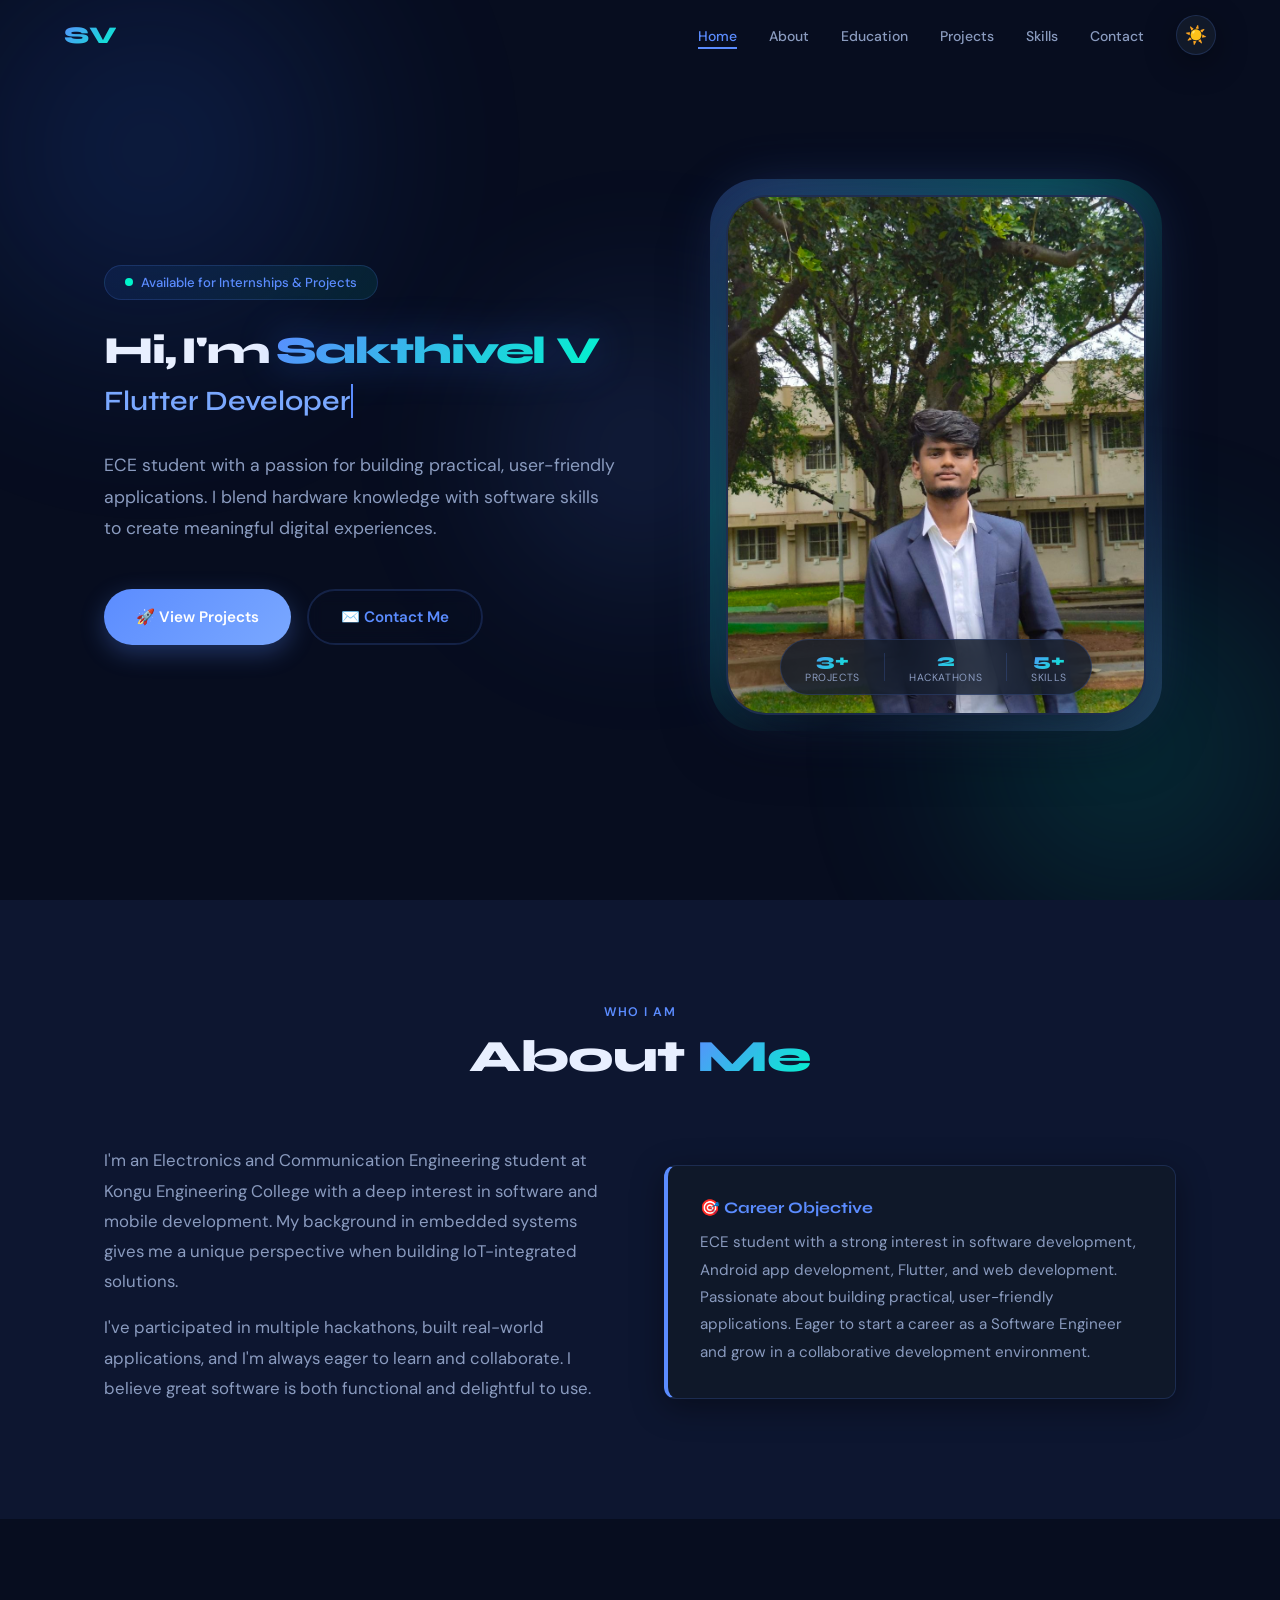
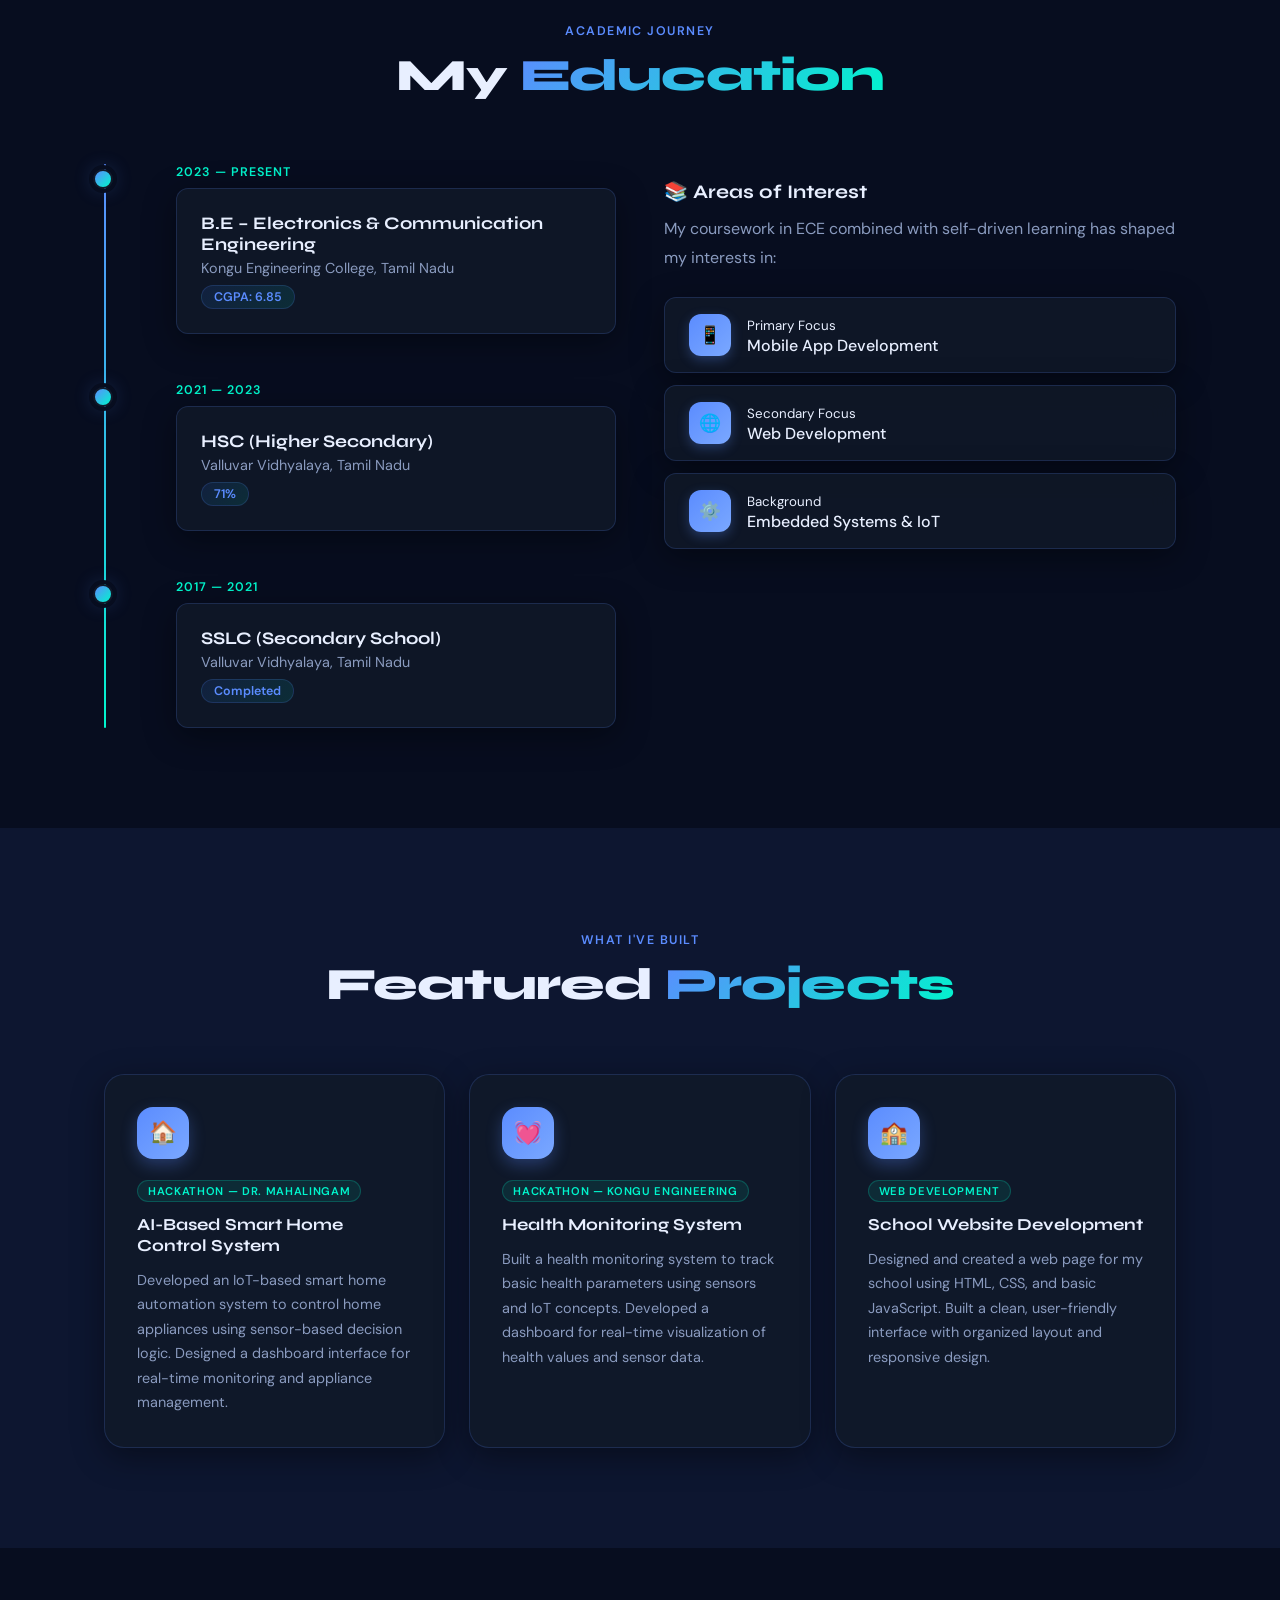
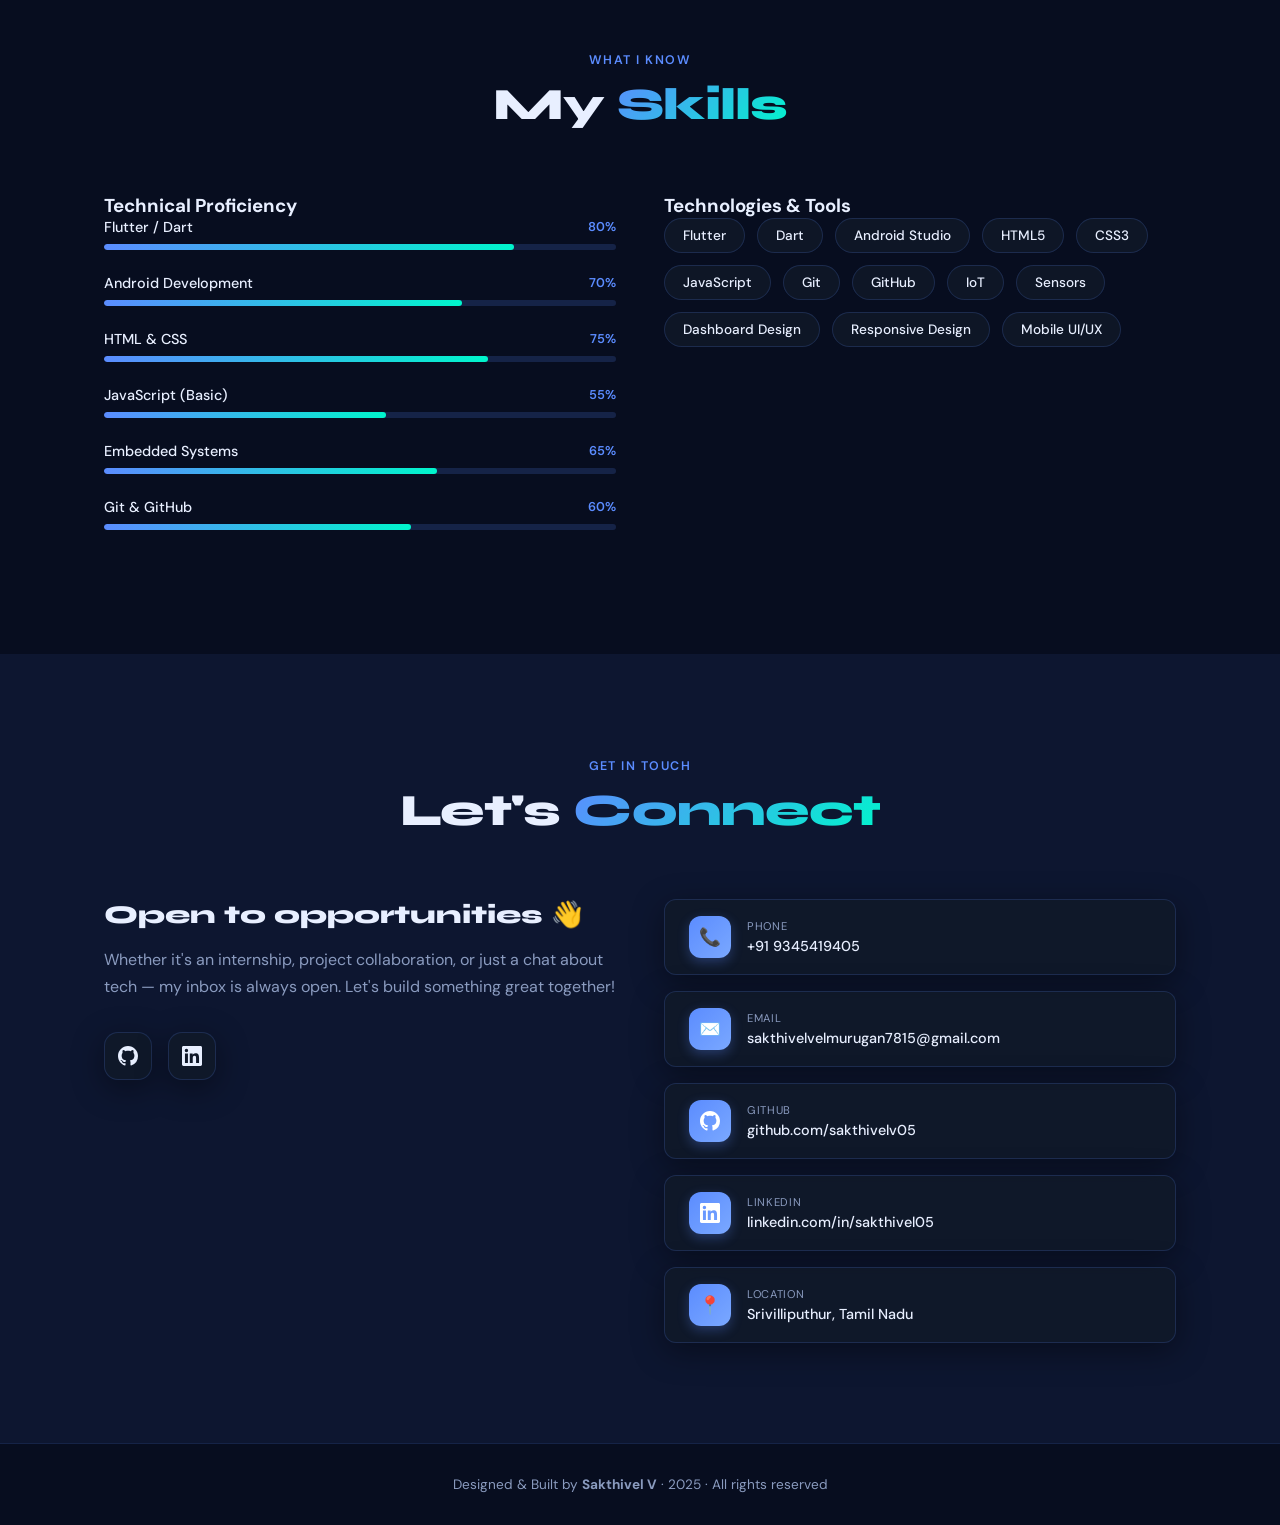
==== commit 5e191b03: "3d start" ====
--- a/portfolio website/index.html
+++ b/portfolio website/index.html
@@ -15,6 +15,7 @@
   --surface: #ffffff;
   --surface2: rgba(255,255,255,0.7);
   --border: rgba(99,140,255,0.15);
+
   --text: #0d1b3e;
   --text2: #4a5980;
   --accent: #2d6ef6;
@@ -90,9 +91,9 @@
   filter:blur(80px); opacity:0.35;
   animation: drift 12s ease-in-out infinite alternate;
 }
-.orb:nth-child(1) { width:500px;height:500px; background:radial-gradient(circle,#2d6ef6,transparent 70%); top:-100px;left:-100px; animation-delay:0s; }
-.orb:nth-child(2) { width:400px;height:400px; background:radial-gradient(circle,#00d4b1,transparent 70%); bottom:-80px;right:-80px; animation-delay:-4s; }
-.orb:nth-child(3) { width:300px;height:300px; background:radial-gradient(circle,#5b8cff,transparent 70%); top:50%;left:50%;transform:translate(-50%,-50%); animation-delay:-8s; }
+.orb:nth-child(1) { width:600px;height:600px; background:radial-gradient(circle,#2d6ef6,transparent 70%); top:-150px;left:-150px; animation-delay:0s; }
+.orb:nth-child(2) { width:500px;height:500px; background:radial-gradient(circle,#00d4b1,transparent 70%); bottom:-100px;right:-100px; animation-delay:-4s; }
+.orb:nth-child(3) { width:400px;height:400px; background:radial-gradient(circle,#5b8cff,transparent 70%); top:50%;left:50%;transform:translate(-50%,-50%); animation-delay:-8s; }
 @keyframes drift {
   0% { transform: translate(0,0) scale(1); }
   100% { transform: translate(30px,30px) scale(1.1); }
@@ -176,57 +177,84 @@
 /* ═══════════════════════════════════════════
    CONTAINER
 ═══════════════════════════════════════════ */
-.container { max-width:1100px; margin:0 auto; padding:0 5%; position:relative; z-index:1; }
-
-/* ═══════════════════════════════════════════
-   HERO
+.container { max-width:1200px; margin:0 auto; padding:0 5%; position:relative; z-index:1; }
+
+/* ═══════════════════════════════════════════
+   HERO — FULL REDESIGN (bigger, photo-forward)
 ═══════════════════════════════════════════ */
 #hero {
   min-height:100vh;
   display:flex; align-items:center;
   padding-top:var(--nav-h);
+  padding-bottom: 60px;
 }
 .hero-inner {
-  display:grid; grid-template-columns:1fr 1fr;
-  gap:4rem; align-items:center; width:100%;
-}
+  display:grid;
+  grid-template-columns: 1fr 480px;
+  gap: 5rem;
+  align-items:center;
+  width:100%;
+}
+
+/* ── LEFT: Text Content ── */
 .hero-tag {
   display:inline-flex; align-items:center; gap:0.5rem;
   background:linear-gradient(135deg,rgba(45,110,246,0.1),rgba(0,212,177,0.1));
   border:1px solid var(--border);
-  border-radius:100px; padding:6px 16px;
-  font-size:0.8rem; font-weight:500; color:var(--accent);
-  margin-bottom:1.5rem;
-}
-.hero-tag .dot { width:7px;height:7px; background:var(--accent3); border-radius:50%; animation:pulse 2s infinite; }
+  border-radius:100px; padding:8px 20px;
+  font-size:0.82rem; font-weight:500; color:var(--accent);
+  margin-bottom:1.75rem;
+}
+.hero-tag .dot { width:8px;height:8px; background:var(--accent3); border-radius:50%; animation:pulse 2s infinite; }
 @keyframes pulse { 0%,100%{opacity:1;transform:scale(1);} 50%{opacity:0.5;transform:scale(0.8);} }
+
 .hero-name {
   font-family:'Syne',sans-serif;
-  font-size:clamp(2.8rem,6vw,4.5rem);
-  font-weight:800; line-height:1.05;
+  font-size: clamp(1.2rem, 3vw, 2.8rem);
+  font-weight:800; line-height:1.2;
   letter-spacing:-0.03em;
   color:var(--text);
-  margin-bottom:0.5rem;
+  margin-bottom:0.6rem;
+  display:flex; flex-wrap:wrap; gap:0.15em;
+  align-items:center;
+}
+.hero-name .word {
+  display:inline-block;
+  animation: fadeSlideUp 0.8s cubic-bezier(0.34, 1.56, 0.64, 1) forwards;
+  opacity:0;
+}
+.hero-name .word:nth-child(1) { animation-delay:0.1s; }
+.hero-name .word:nth-child(2) { animation-delay:0.3s; }
+.hero-name .word:nth-child(3) { animation-delay:0.5s; }
+@keyframes fadeSlideUp {
+  from { opacity:0; transform:translateY(30px); }
+  to { opacity:1; transform:translateY(0); }
 }
 .hero-name .gradient-text {
   background:linear-gradient(135deg,var(--accent),var(--accent3));
   -webkit-background-clip:text; -webkit-text-fill-color:transparent;
   background-clip:text;
+  position:relative;
+  filter:drop-shadow(0 0 20px rgba(45,110,246,0.4));
 }
 .hero-typing {
   font-family:'Syne',sans-serif;
-  font-size:clamp(1.1rem,2.5vw,1.5rem);
+  font-size:clamp(1.2rem,2.8vw,1.75rem);
   font-weight:600; color:var(--accent2);
-  min-height:2rem; margin-bottom:1.5rem;
+  min-height:2.4rem; margin-bottom:1.75rem;
 }
 .cursor { border-right:2px solid var(--accent); animation:blink 0.7s infinite; }
 @keyframes blink { 0%,50%{opacity:1;} 51%,100%{opacity:0;} }
-.hero-desc { color:var(--text2); line-height:1.7; font-size:1.05rem; margin-bottom:2.5rem; max-width:480px; }
+
+.hero-desc {
+  color:var(--text2); line-height:1.8; font-size:1.1rem;
+  margin-bottom:2.75rem; max-width:520px;
+}
 .hero-btns { display:flex; gap:1rem; flex-wrap:wrap; }
 .btn {
   display:inline-flex; align-items:center; gap:0.5rem;
-  padding:14px 28px; border-radius:100px;
-  font-weight:600; font-size:0.9rem;
+  padding:16px 32px; border-radius:100px;
+  font-weight:600; font-size:0.95rem;
   cursor:pointer; border:none;
   transition:all 0.3s; position:relative; overflow:hidden;
 }
@@ -243,7 +271,6 @@
   backdrop-filter:blur(8px);
 }
 .btn-outline:hover { background:var(--accent); color:#fff; transform:translateY(-3px); border-color:var(--accent); }
-/* Ripple */
 .btn::after {
   content:''; position:absolute;
   width:200%; height:200%; top:50%;left:50%;
@@ -253,50 +280,117 @@
 }
 .btn:active::after { transform:translate(-50%,-50%) scale(1); opacity:0; }
 
-/* Hero visual */
-.hero-visual { display:flex; align-items:center; justify-content:center; }
-.hero-card {
-  width:clamp(280px,90vw,380px); height:auto;
-  background:var(--surface2);
-  backdrop-filter:blur(20px);
-  border:1px solid var(--border);
-  border-radius:30px;
-  display:flex; flex-direction:column;
-  align-items:center; justify-content:center; gap:1.5rem;
-  padding:2rem 1.5rem;
-  box-shadow:var(--shadow-lg);
-  position:relative; overflow:hidden;
+/* ── RIGHT: Photo Card (BIG) ── */
+.hero-visual {
+  display:flex;
+  align-items:center;
+  justify-content:center;
+}
+
+.hero-photo-wrap {
+  position: relative;
+  width: 420px;
+  height: 520px;
+}
+
+/* Decorative background ring */
+.hero-photo-wrap::before {
+  content:'';
+  position: absolute;
+  inset: -16px;
+  border-radius: 48px;
+  background: linear-gradient(135deg, var(--accent), var(--accent3), transparent, var(--accent2));
+  opacity: 0.25;
+  animation: spin-slow 8s linear infinite;
+  z-index: 0;
+}
+@keyframes spin-slow { to { transform: rotate(360deg); } }
+
+/* Floating glow blob behind photo */
+.hero-photo-wrap::after {
+  content:'';
+  position: absolute;
+  inset: 20px;
+  border-radius: 40px;
+  background: linear-gradient(135deg, var(--accent), var(--accent3));
+  opacity: 0.18;
+  filter: blur(30px);
+  z-index: 0;
+}
+
+.photo-card {
+  position: relative;
+  width: 100%;
+  height: 100%;
+  border-radius: 40px;
+  overflow: hidden;
+  border: 2px solid var(--border);
+  box-shadow: var(--shadow-lg), 0 0 60px var(--glow);
   animation: float 5s ease-in-out infinite;
-}
-@keyframes float { 0%,100%{transform:translateY(0);} 50%{transform:translateY(-16px);} }
-.hero-card::before {
-  content:''; position:absolute;
-  inset:-1px; border-radius:30px;
-  background:linear-gradient(135deg,var(--accent),var(--accent3),transparent,transparent);
-  opacity:0.25; z-index:-1;
-}
-.avatar-ring {
-  width:clamp(130px,20vw,160px); height:clamp(130px,20vw,160px); border-radius:50%;
+  z-index: 1;
+  background: var(--surface);
+}
+@keyframes float { 0%,100%{transform:translateY(0);} 50%{transform:translateY(-14px);} }
+
+/* The actual photo — fills whole card */
+.photo-card img {
+  width: 100%;
+  height: 100%;
+  object-fit: cover;
+  object-position: center top;
+  display: none; /* shown via JS when loaded */
+}
+
+/* Fallback: emoji + name shown when no photo */
+.photo-fallback {
+  width: 100%;
+  height: 100%;
+  display: flex;
+  flex-direction: column;
+  align-items: center;
+  justify-content: center;
+  gap: 1rem;
+  background: linear-gradient(160deg, var(--surface), var(--bg2));
+}
+.photo-fallback .big-emoji { font-size: 6rem; }
+.photo-fallback .fallback-name {
+  font-family:'Syne',sans-serif;
+  font-weight:700; font-size:1.2rem;
+  color: var(--text);
+}
+.photo-fallback .fallback-role {
+  font-size:0.85rem; color:var(--accent);
+  font-weight:500;
+}
+
+/* Overlay badge at bottom of photo */
+.photo-badge {
+  position: absolute;
+  bottom: 20px;
+  left: 50%;
+  transform: translateX(-50%);
+  white-space: nowrap;
+  background: var(--surface2);
+  backdrop-filter: blur(20px);
+  border: 1px solid var(--border);
+  border-radius: 100px;
+  padding: 10px 24px;
+  display: flex;
+  align-items: center;
+  gap: 1.5rem;
+  box-shadow: var(--shadow);
+  z-index: 2;
+}
+.badge-stat { text-align:center; }
+.badge-stat-num {
+  font-family:'Syne',sans-serif;
+  font-weight:800; font-size:1.1rem;
   background:linear-gradient(135deg,var(--accent),var(--accent3));
-  padding:3px;
-  box-shadow:0 0 30px var(--glow);
-}
-.avatar-inner {
-  width:100%;height:100%; border-radius:50%;
-  background:var(--surface);
-  display:flex;align-items:center;justify-content:center;
-  font-size:3rem;
-}
-.hero-card-name { font-family:'Syne',sans-serif; font-weight:700; font-size:1.15rem; }
-.hero-card-role { font-size:0.8rem; color:var(--accent); font-weight:500; }
-.hero-card-stats {
-  display:flex; gap:2rem;
-  border-top:1px solid var(--border);
-  padding-top:1.25rem;
-}
-.stat { text-align:center; }
-.stat-num { font-family:'Syne',sans-serif; font-weight:700; font-size:1.3rem; }
-.stat-label { font-size:0.7rem; color:var(--text2); text-transform:uppercase; letter-spacing:0.06em; }
+  -webkit-background-clip:text; -webkit-text-fill-color:transparent;
+  background-clip:text;
+}
+.badge-stat-label { font-size:0.65rem; color:var(--text2); text-transform:uppercase; letter-spacing:0.06em; }
+.badge-divider { width:1px; height:28px; background:var(--border); }
 
 /* ═══════════════════════════════════════════
    SECTION HEADERS
@@ -343,10 +437,7 @@
   background:linear-gradient(to bottom, var(--accent), var(--accent3));
   border-radius:2px;
 }
-.timeline-item {
-  position:relative; margin-bottom:3rem;
-  padding-left:2.5rem;
-}
+.timeline-item { position:relative; margin-bottom:3rem; padding-left:2.5rem; }
 .timeline-item:last-child { margin-bottom:0; }
 .timeline-dot {
   position:absolute; left:-2.7rem; top:0.3rem;
@@ -355,10 +446,7 @@
   box-shadow:0 0 0 4px var(--bg), 0 0 20px var(--glow);
   border:2px solid var(--surface);
 }
-.timeline-year {
-  font-size:0.78rem; font-weight:600; color:var(--accent3);
-  letter-spacing:0.08em; text-transform:uppercase; margin-bottom:0.5rem;
-}
+.timeline-year { font-size:0.78rem; font-weight:600; color:var(--accent3); letter-spacing:0.08em; text-transform:uppercase; margin-bottom:0.5rem; }
 .timeline-card {
   background:var(--surface2); backdrop-filter:blur(12px);
   border:1px solid var(--border); border-radius:var(--radius-sm);
@@ -389,8 +477,7 @@
   border:1px solid var(--border); border-radius:var(--radius);
   padding:2rem; box-shadow:var(--shadow);
   transition:transform var(--transition), box-shadow var(--transition), border-color var(--transition);
-  position:relative; overflow:hidden;
-  cursor:default;
+  position:relative; overflow:hidden; cursor:default;
 }
 .project-card::before {
   content:''; position:absolute; inset:0;
@@ -400,10 +487,10 @@
 .project-card:hover { transform:translateY(-10px); box-shadow:var(--shadow-lg); border-color:var(--accent2); }
 .project-card:hover::before { opacity:1; }
 .project-icon {
-  width:48px;height:48px; border-radius:14px;
+  width:52px;height:52px; border-radius:16px;
   background:linear-gradient(135deg,var(--accent),var(--accent2));
   display:flex;align-items:center;justify-content:center;
-  font-size:1.3rem; margin-bottom:1.25rem;
+  font-size:1.4rem; margin-bottom:1.25rem;
   box-shadow:0 6px 16px var(--glow);
   transition:transform 0.3s;
 }
@@ -427,10 +514,7 @@
 .skill-bar-top { display:flex; justify-content:space-between; align-items:center; margin-bottom:0.5rem; }
 .skill-name { font-weight:500; font-size:0.9rem; }
 .skill-pct { font-size:0.8rem; font-weight:600; color:var(--accent); }
-.skill-track {
-  height:6px; background:var(--border);
-  border-radius:100px; overflow:hidden;
-}
+.skill-track { height:6px; background:var(--border); border-radius:100px; overflow:hidden; }
 .skill-fill {
   height:100%; width:0;
   background:linear-gradient(90deg,var(--accent),var(--accent3));
@@ -506,10 +590,7 @@
 /* ═══════════════════════════════════════════
    SCROLL REVEAL
 ═══════════════════════════════════════════ */
-.reveal {
-  opacity:0; transform:translateY(40px);
-  transition:opacity 0.7s ease, transform 0.7s ease;
-}
+.reveal { opacity:0; transform:translateY(40px); transition:opacity 0.7s ease, transform 0.7s ease; }
 .reveal.visible { opacity:1; transform:translateY(0); }
 .reveal-left { opacity:0; transform:translateX(-40px); transition:opacity 0.7s ease, transform 0.7s ease; }
 .reveal-left.visible { opacity:1; transform:translateX(0); }
@@ -522,95 +603,53 @@
 .delay-5 { transition-delay:0.5s; }
 
 /* ═══════════════════════════════════════════
-   RESPONSIVE DESIGN
-═══════════════════════════════════════════ */
-/* Tablet: 769px - 1024px */
-@media(max-width:1024px){
-  .container { padding:0 4%; }
-  .hero-inner { gap:3rem; }
-  .section-header { margin-bottom:3rem; }
-  section { padding:80px 0; }
-}
-
-/* Mobile/Phone: Below 768px */
-@media(max-width:768px){
-  :root { --nav-h: 60px; }
-  
-  /* Navigation */
+   RESPONSIVE
+═══════════════════════════════════════════ */
+@media(max-width:900px) {
+  .hero-inner {
+    grid-template-columns: 1fr;
+    text-align: center;
+    gap: 3rem;
+  }
+  .hero-visual {
+    order: -1; /* photo on top for mobile */
+  }
+  .hero-photo-wrap {
+    width: 280px;
+    height: 340px;
+  }
+  .photo-badge {
+    padding: 8px 18px;
+    gap: 1rem;
+  }
+  .hero-desc { margin: 0 auto 2.5rem; }
+  .hero-btns { justify-content:center; }
+  .hero-tag { display: inline-flex; }
   .nav-links { display:none; }
   .hamburger { display:flex; }
-  .nav-brand { font-size:1.2rem; }
-  
-  /* Hero Section */
-  .hero-inner { grid-template-columns:1fr; text-align:center; gap:2.5rem; }
-  .hero-visual { display:flex; margin-top:2rem; }
-  .hero-name { font-size:clamp(2rem,5vw,3rem); }
-  .hero-typing { font-size:clamp(0.9rem,2vw,1.2rem); }
-  .hero-desc { margin:0 auto 2rem; font-size:0.95rem; }
-  .hero-btns { justify-content:center; flex-direction:column; gap:0.75rem; }
-  .btn { width:100%; justify-content:center; padding:12px 20px; font-size:0.85rem; }
-  
-  /* Sections */
+}
+
+@media(max-width:768px) {
   .about-grid, .edu-grid, .skills-container, .contact-grid { grid-template-columns:1fr; }
-  .edu-right { padding-top:0; margin-top:2rem; }
-  section { padding:60px 0; }
-  .container { padding:0 5%; }
-  
-  /* Cards */
-  .hero-card-stats { gap:1rem; }
-  .stat-num { font-size:1.1rem; }
-  .stat-label { font-size:0.65rem; }
-  
-  /* Text sizing */
-  .section-title { font-size:clamp(1.5rem,4vw,2.2rem); }
-  .about-text p { font-size:1rem; }
-  .objective-box { padding:1.5rem; }
-  
-  /* Contact & other sections */
-  .contact-intro h3 { font-size:1.2rem; }
-  .contact-intro p { font-size:0.95rem; }
-}
-
-/* Small Phone: Below 480px */
-@media(max-width:480px){
-  :root { --nav-h: 55px; }
-  
-  .container { padding:0 4%; }
-  
-  /* Hero */
-  .hero-name { font-size:clamp(1.5rem,4.5vw,2.2rem); }
-  .hero-typing { font-size:clamp(0.8rem,2vw,1rem); }
-  .hero-desc { font-size:0.9rem; line-height:1.6; }
-  .hero-btns { gap:0.5rem; }
-  .btn { padding:10px 16px; font-size:0.8rem; }
-  
-  /* Sections */
-  section { padding:50px 0; }
-  .section-header { margin-bottom:2rem; }
-  .section-title { font-size:clamp(1.3rem,3.5vw,1.8rem); }
-  
-  /* Cards & Elements */
-  .hero-card-stats { flex-direction:column; gap:1rem; border-top:none; padding-top:0; }
-  .hero-card { padding:1.5rem 1rem; }
-  
-  /* Text */
-  .about-text p { font-size:0.9rem; }
-  .objective-box { padding:1.25rem; font-size:0.9rem; }
-  .objective-box h3 { font-size:0.95rem; }
-  
-  /* Contact */
-  .contact-intro h3 { font-size:1.1rem; }
-  .contact-intro p { font-size:0.9rem; }
-  .contact-link { flex-direction:column; }
-}
-
-/* Large Desktop: 1440px and above */
-@media(min-width:1440px){
-  .container { max-width:1200px; }
-  section { padding:120px 0; }
-  .hero-inner { gap:5rem; }
-  .hero-name { font-size:4.5rem; }
-  .section-title { font-size:2.8rem; }
+  .edu-right { padding-top:0; }
+  section { padding:70px 0; }
+  .hero-photo-wrap {
+    width: 260px;
+    height: 320px;
+  }
+}
+
+@media(max-width:480px) {
+  .hero-photo-wrap {
+    width: 220px;
+    height: 280px;
+  }
+  .photo-badge {
+    gap: 0.75rem;
+    padding: 7px 14px;
+    font-size: 0.85rem;
+  }
+  .hero-name { font-size: clamp(2.4rem, 10vw, 3.5rem); }
 }
 </style>
 </head>
@@ -638,7 +677,7 @@
     <li><a href="#contact">Contact</a></li>
   </ul>
   <div class="nav-actions">
-    <button id="theme-toggle" title="Toggle theme">🌙</button>
+    <button id="theme-toggle" title="Toggle theme">☀️</button>
     <div class="hamburger" id="hamburger">
       <span></span><span></span><span></span>
     </div>
@@ -659,12 +698,16 @@
 <section id="hero">
   <div class="container">
     <div class="hero-inner">
+
+      <!-- LEFT: Text -->
       <div class="hero-content">
         <div class="hero-tag reveal">
-          <span class="dot"></span> Available for Internships & Projects
+          <span class="dot"></span> Available for Internships &amp; Projects
         </div>
         <h1 class="hero-name reveal delay-1">
-          Hi, I'm<br><span class="gradient-text">Sakthivel V</span>
+          <span class="word">Hi,</span>
+          <span class="word">I'm</span>
+          <span class="word gradient-text">Sakthivel V</span>
         </h1>
         <div class="hero-typing reveal delay-2">
           <span id="typing-text"></span><span class="cursor"> </span>
@@ -677,34 +720,44 @@
           <a href="#contact" class="btn btn-outline">✉️ Contact Me</a>
         </div>
       </div>
+
+      <!-- RIGHT: Big Photo -->
       <div class="hero-visual reveal-right">
-        <div class="hero-card">
-          <div class="avatar-ring">
-            <div class="avatar-inner">
-              <!-- 📸 REPLACE: put your photo filename here, e.g. "photo.jpg" -->
-              <img id="avatar-img" src="" alt="Sakthivel V"
-                style="width:100%;height:100%;border-radius:50%;object-fit:cover;display:none;" />
-              <span id="avatar-emoji" style="font-size:3rem;">👨‍💻</span>
+        <div class="hero-photo-wrap">
+          <div class="photo-card">
+            <!--
+              📸 TO ADD YOUR PHOTO:
+              1. Put your photo file (e.g. sakthi.jpg) in the same folder as this HTML
+              2. Change MY_PHOTO in the <script> below to your filename
+              The photo will automatically fill this card.
+            -->
+            <img id="avatar-img" src="" alt="Sakthivel V" />
+            <div class="photo-fallback" id="avatar-fallback">
+              <div class="big-emoji">👨‍💻</div>
+              <div class="fallback-name">Sakthivel V</div>
+              <div class="fallback-role">Flutter &amp; Web Developer</div>
             </div>
           </div>
-          <div class="hero-card-name">Sakthivel V</div>
-          <div class="hero-card-role">Flutter & Web Developer</div>
-          <div class="hero-card-stats">
-            <div class="stat">
-              <div class="stat-num">3+</div>
-              <div class="stat-label">Projects</div>
+          <!-- Stats badge overlaid on photo bottom -->
+          <div class="photo-badge">
+            <div class="badge-stat">
+              <div class="badge-stat-num">3+</div>
+              <div class="badge-stat-label">Projects</div>
             </div>
-            <div class="stat">
-              <div class="stat-num">2</div>
-              <div class="stat-label">Hackathons</div>
+            <div class="badge-divider"></div>
+            <div class="badge-stat">
+              <div class="badge-stat-num">2</div>
+              <div class="badge-stat-label">Hackathons</div>
             </div>
-            <div class="stat">
-              <div class="stat-num">5+</div>
-              <div class="stat-label">Skills</div>
+            <div class="badge-divider"></div>
+            <div class="badge-stat">
+              <div class="badge-stat-num">5+</div>
+              <div class="badge-stat-label">Skills</div>
             </div>
           </div>
         </div>
       </div>
+
     </div>
   </div>
 </section>
@@ -743,7 +796,7 @@
             <div class="timeline-dot"></div>
             <div class="timeline-year">2023 — Present</div>
             <div class="timeline-card">
-              <h3>B.E – Electronics & Communication Engineering</h3>
+              <h3>B.E – Electronics &amp; Communication Engineering</h3>
               <p>Kongu Engineering College, Tamil Nadu</p>
               <span class="timeline-badge">CGPA: 6.85</span>
             </div>
@@ -782,7 +835,7 @@
           </div>
           <div class="contact-link" style="cursor:default;">
             <div class="contact-link-icon">⚙️</div>
-            <div><small>Background</small><span style="display:block;font-weight:500;">Embedded Systems & IoT</span></div>
+            <div><small>Background</small><span style="display:block;font-weight:500;">Embedded Systems &amp; IoT</span></div>
           </div>
         </div>
       </div>
@@ -839,7 +892,7 @@
           <div class="skill-track"><div class="skill-fill" data-width="70"></div></div>
         </div>
         <div class="skill-bar">
-          <div class="skill-bar-top"><span class="skill-name">HTML & CSS</span><span class="skill-pct">75%</span></div>
+          <div class="skill-bar-top"><span class="skill-name">HTML &amp; CSS</span><span class="skill-pct">75%</span></div>
           <div class="skill-track"><div class="skill-fill" data-width="75"></div></div>
         </div>
         <div class="skill-bar">
@@ -851,12 +904,12 @@
           <div class="skill-track"><div class="skill-fill" data-width="65"></div></div>
         </div>
         <div class="skill-bar">
-          <div class="skill-bar-top"><span class="skill-name">Git & GitHub</span><span class="skill-pct">60%</span></div>
+          <div class="skill-bar-top"><span class="skill-name">Git &amp; GitHub</span><span class="skill-pct">60%</span></div>
           <div class="skill-track"><div class="skill-fill" data-width="60"></div></div>
         </div>
       </div>
       <div class="reveal-right">
-        <h3>Technologies & Tools</h3>
+        <h3>Technologies &amp; Tools</h3>
         <div class="skill-tags">
           <span class="skill-tag">Flutter</span>
           <span class="skill-tag">Dart</span>
@@ -943,15 +996,11 @@
 </section>
 
 <footer>
-  <p>Designed & Built by <strong>Sakthivel V</strong> · 2025 · All rights reserved</p>
+  <p>Designed &amp; Built by <strong>Sakthivel V</strong> · 2025 · All rights reserved</p>
 </footer>
 
-<!-- Scroll to top -->
 <button id="scroll-top" title="Back to top">↑</button>
 
-<!-- ═══════════════════════════════════════════
-   JAVASCRIPT
-═══════════════════════════════════════════ -->
 <script>
 // ── Loader ──
 window.addEventListener('load', () => {
@@ -994,19 +1043,14 @@
 const navLinks = document.querySelectorAll('.nav-links a');
 
 window.addEventListener('scroll', () => {
-  // scrolled style
   navbar.classList.toggle('scrolled', window.scrollY > 40);
-  // scroll top btn
   document.getElementById('scroll-top').classList.toggle('show', window.scrollY > 400);
-  // active nav
   let current = '';
   sections.forEach(s => { if (window.scrollY >= s.offsetTop - 120) current = s.id; });
   navLinks.forEach(a => { a.classList.toggle('active', a.getAttribute('href') === '#' + current); });
-  // scroll reveal
   document.querySelectorAll('.reveal:not(.visible), .reveal-left:not(.visible), .reveal-right:not(.visible)').forEach(el => {
     if (el.getBoundingClientRect().top < window.innerHeight - 80) el.classList.add('visible');
   });
-  // skill bars
   document.querySelectorAll('.skill-fill').forEach(bar => {
     if (bar.getBoundingClientRect().top < window.innerHeight - 60 && !bar.style.width) {
       bar.style.width = bar.dataset.width + '%';
@@ -1020,7 +1064,6 @@
 // ── Theme toggle ──
 const toggle = document.getElementById('theme-toggle');
 let dark = true;
-toggle.textContent = '☀️';
 toggle.addEventListener('click', () => {
   dark = !dark;
   document.documentElement.setAttribute('data-theme', dark ? 'dark' : 'light');
@@ -1046,14 +1089,22 @@
   });
 });
 
-// ── Avatar image loader ──
-// Change the filename below to your photo file name (must be in same folder)
-const MY_PHOTO = 'sakthi.jpg'; // e.g. 'sakthivel.jpg'
+// ── Avatar / Photo loader ──
+// 📸 Change this to your photo filename (must be in same folder as this HTML file)
+const MY_PHOTO = 'sakthi.jpg';
+
 if (MY_PHOTO) {
   const img = document.getElementById('avatar-img');
-  const emoji = document.getElementById('avatar-emoji');
+  const fallback = document.getElementById('avatar-fallback');
   img.src = MY_PHOTO;
-  img.onload = () => { img.style.display = 'block'; emoji.style.display = 'none'; };
+  img.onload = () => {
+    img.style.display = 'block';
+    fallback.style.display = 'none';
+  };
+  img.onerror = () => {
+    img.style.display = 'none';
+    fallback.style.display = 'flex';
+  };
 }
 </script>
 </body>
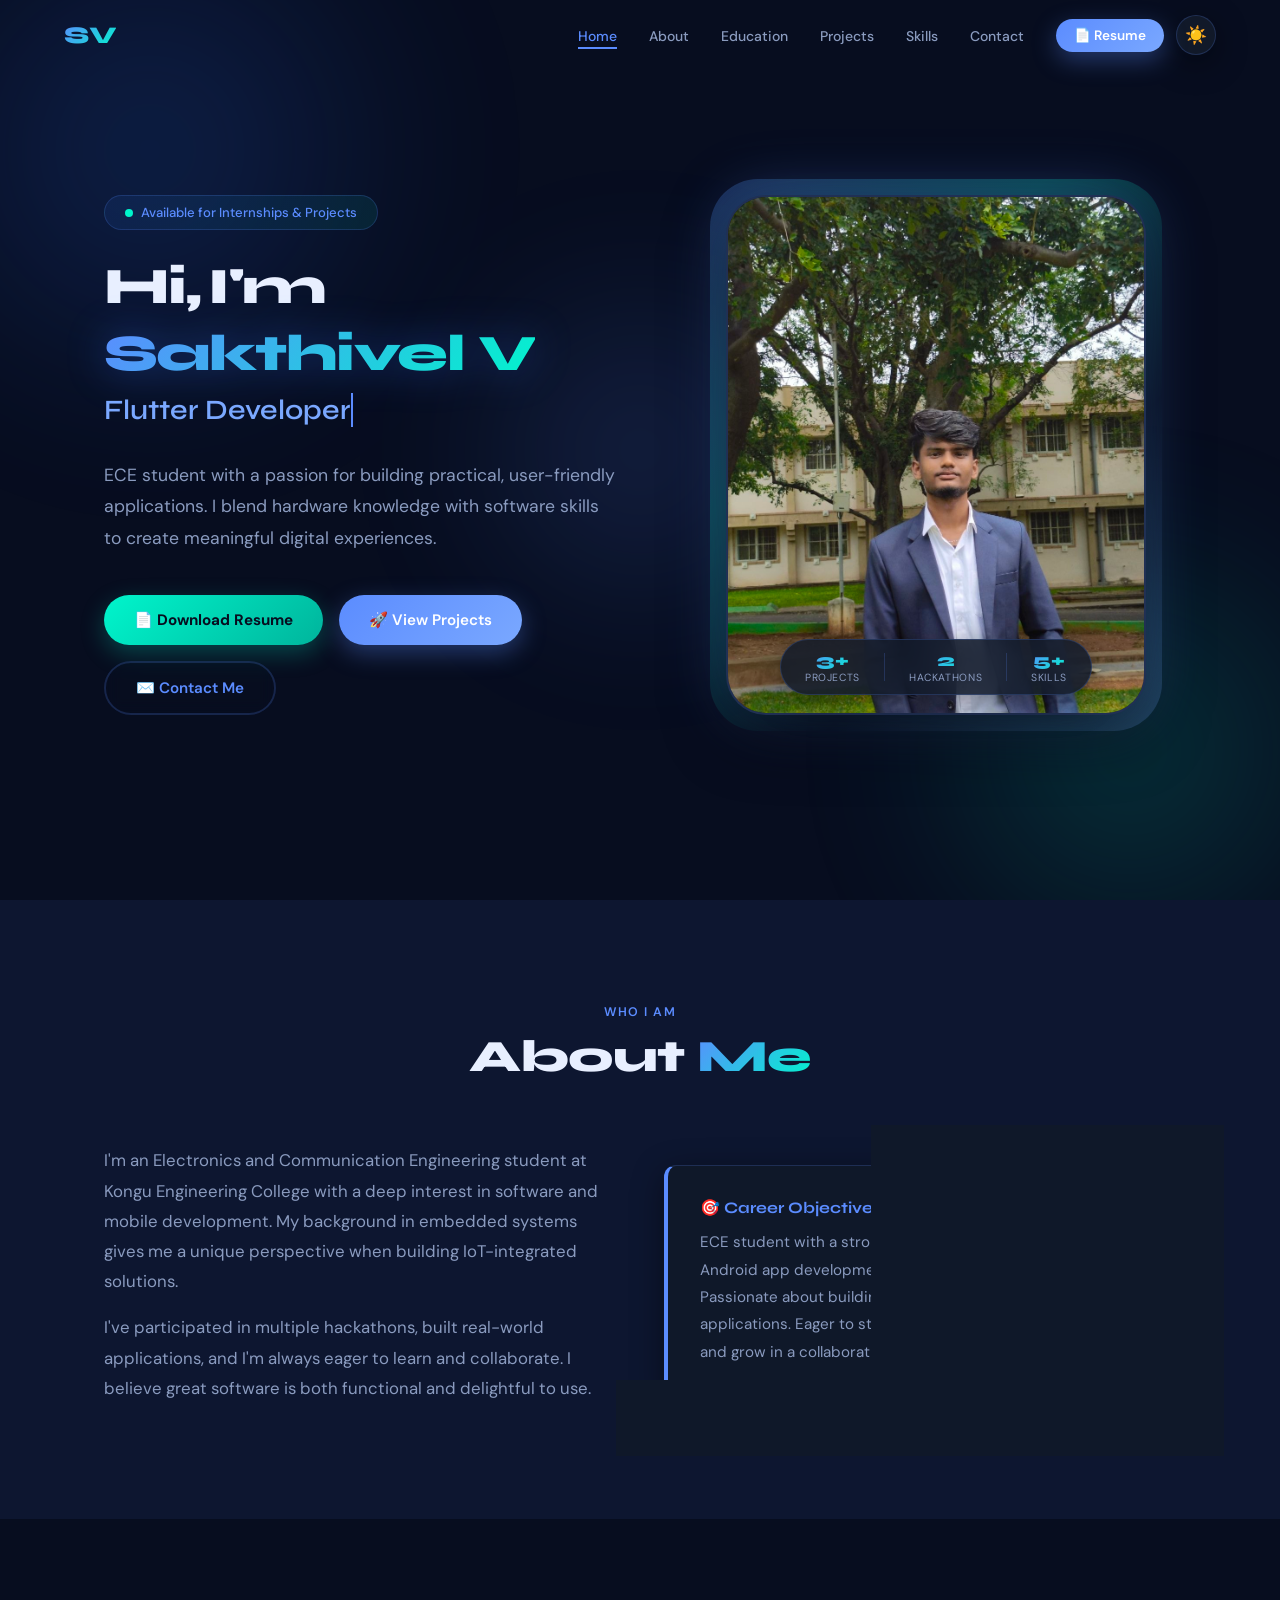
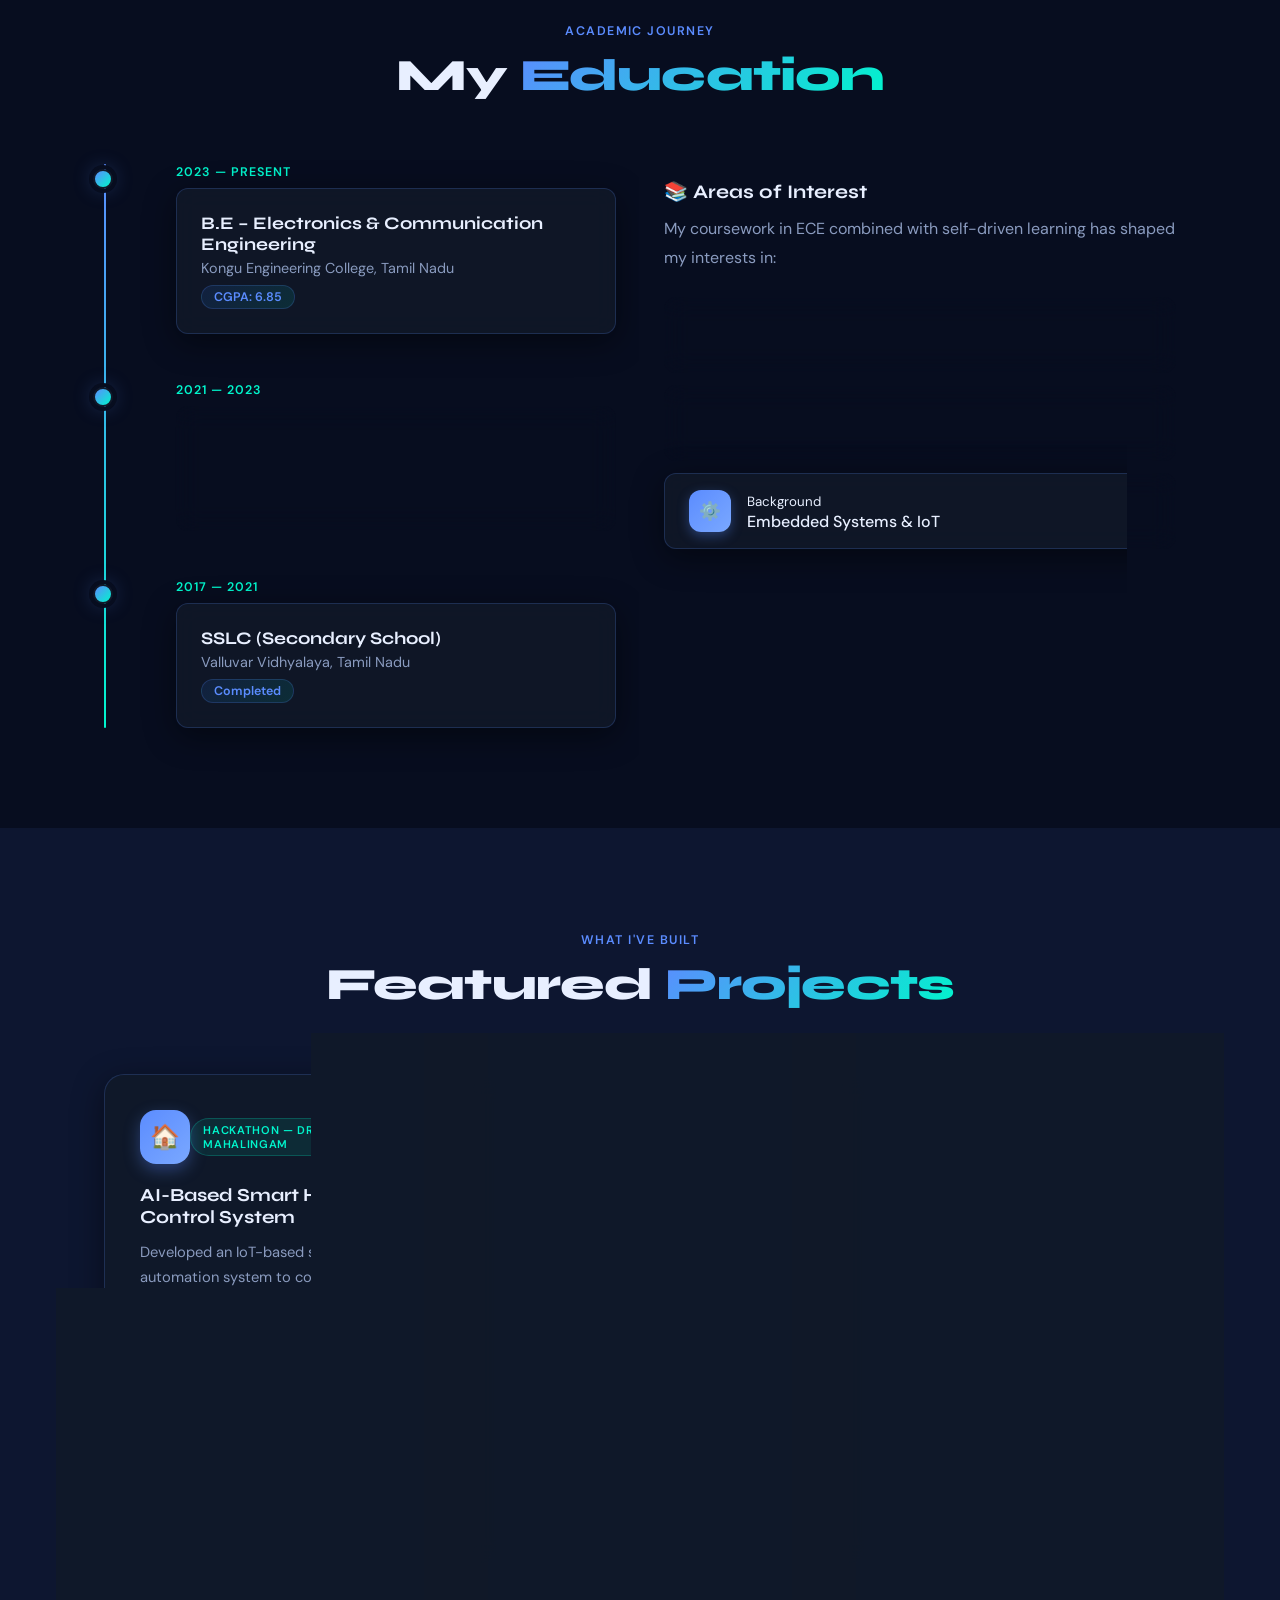
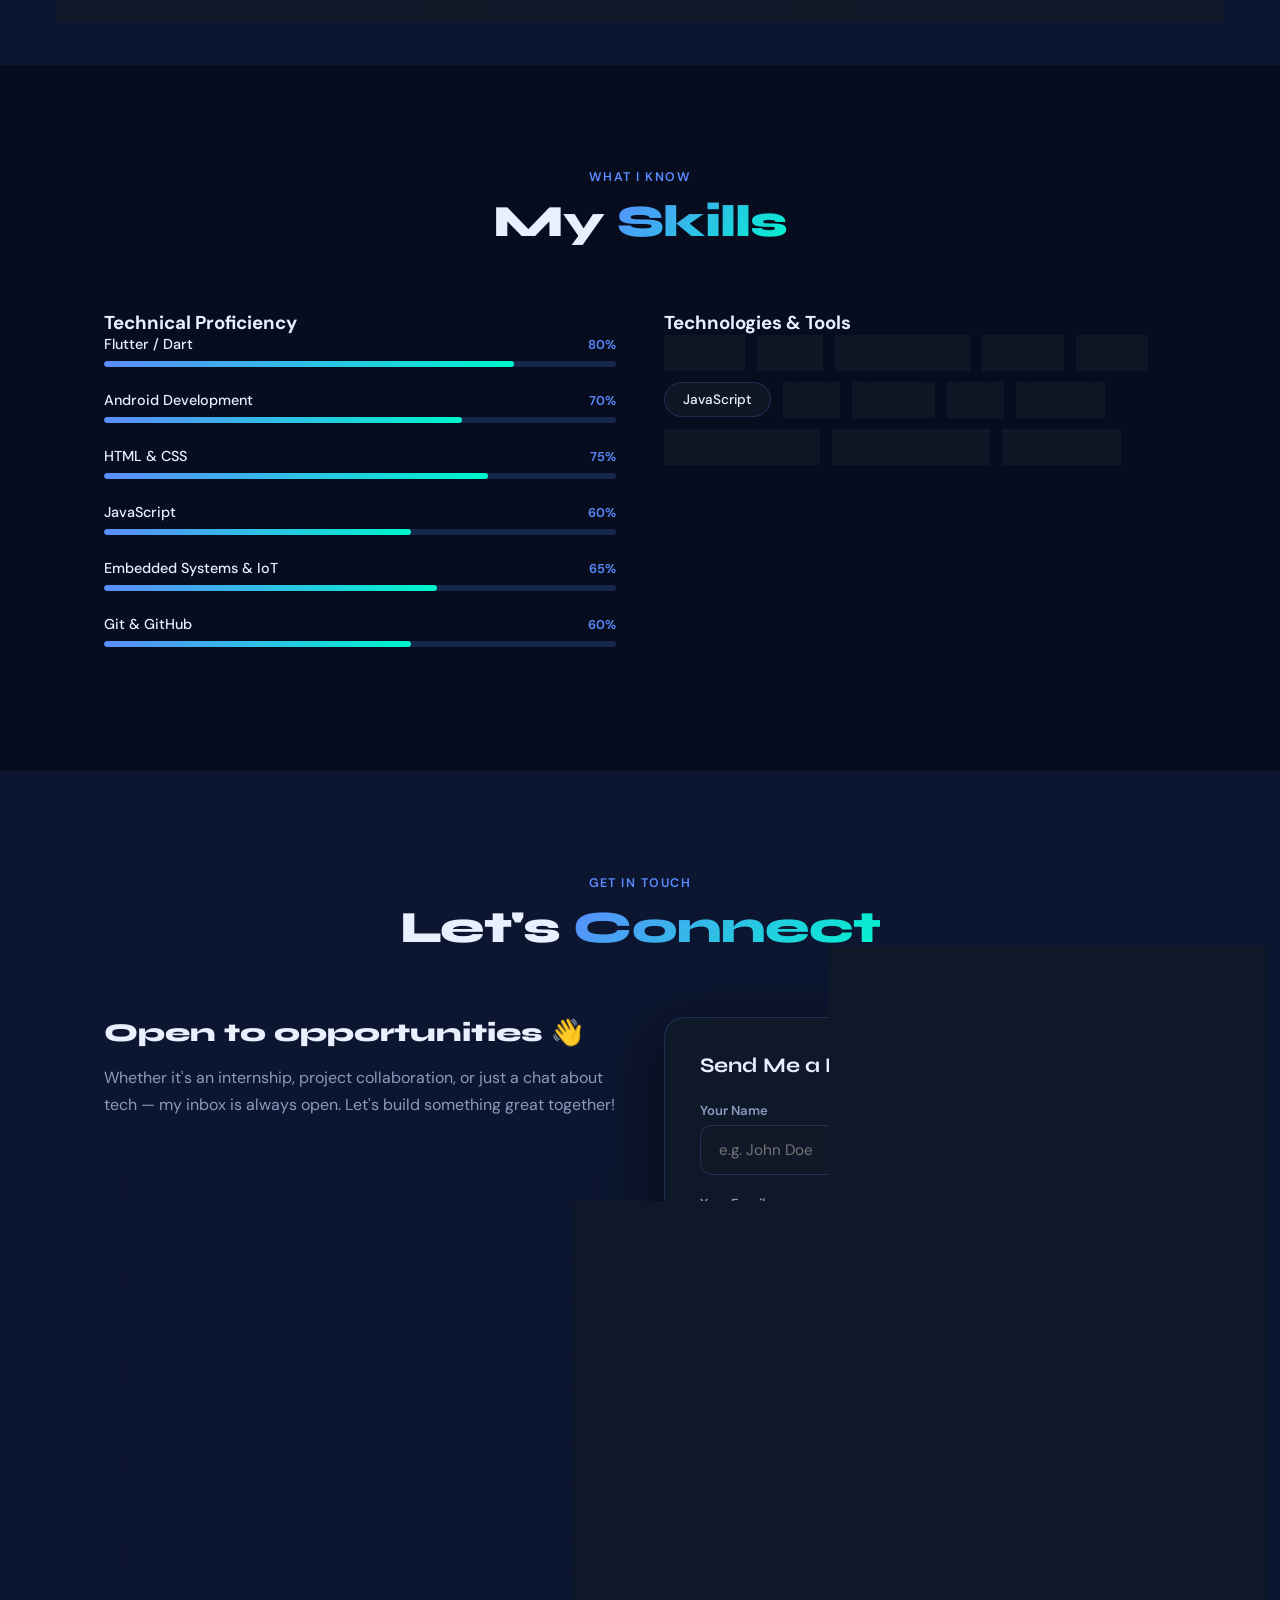
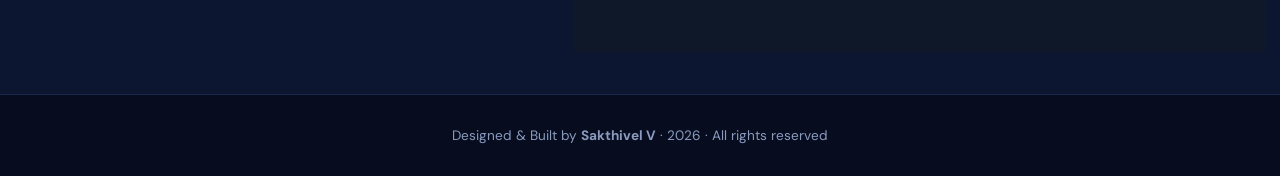
==== commit e25638d2: "Add Sakthivel_V_Resume.pdf and resume download buttons across Hero section, Navbar, and Mobile Menu" ====
--- a/portfolio website/index.html
+++ b/portfolio website/index.html
@@ -1,1111 +1,473 @@
 <!DOCTYPE html>
 <html lang="en" data-theme="dark">
 <head>
-<meta charset="UTF-8" />
-<meta name="viewport" content="width=device-width, initial-scale=1.0"/>
-<title>Sakthivel V — Portfolio</title>
-<link href="https://fonts.googleapis.com/css2?family=Syne:wght@400;600;700;800&family=DM+Sans:ital,opsz,wght@0,9..40,300;0,9..40,400;0,9..40,500;1,9..40,300&display=swap" rel="stylesheet"/>
-<style>
-/* ═══════════════════════════════════════════
-   CSS CUSTOM PROPERTIES
-═══════════════════════════════════════════ */
-:root {
-  --bg: #f0f4ff;
-  --bg2: #e6edff;
-  --surface: #ffffff;
-  --surface2: rgba(255,255,255,0.7);
-  --border: rgba(99,140,255,0.15);
-
-  --text: #0d1b3e;
-  --text2: #4a5980;
-  --accent: #2d6ef6;
-  --accent2: #5b8cff;
-  --accent3: #00d4b1;
-  --glow: rgba(45,110,246,0.25);
-  --shadow: 0 8px 32px rgba(45,110,246,0.12);
-  --shadow-lg: 0 20px 60px rgba(45,110,246,0.18);
-  --radius: 20px;
-  --radius-sm: 12px;
-  --nav-h: 70px;
-  --transition: 0.4s cubic-bezier(0.23, 1, 0.32, 1);
-}
-[data-theme="dark"] {
-  --bg: #070d1f;
-  --bg2: #0d1630;
-  --surface: #111929;
-  --surface2: rgba(17,25,41,0.8);
-  --border: rgba(91,140,255,0.18);
-  --text: #e8efff;
-  --text2: #8a9bbf;
-  --accent: #5b8cff;
-  --accent2: #7aa8ff;
-  --accent3: #00f5cc;
-  --glow: rgba(91,140,255,0.3);
-  --shadow: 0 8px 32px rgba(0,0,0,0.4);
-  --shadow-lg: 0 20px 60px rgba(0,0,0,0.5);
-}
-
-/* ═══════════════════════════════════════════
-   RESET & BASE
-═══════════════════════════════════════════ */
-*, *::before, *::after { margin:0; padding:0; box-sizing:border-box; }
-html { scroll-behavior:smooth; }
-body {
-  font-family: 'DM Sans', sans-serif;
-  background: var(--bg);
-  color: var(--text);
-  overflow-x: hidden;
-  transition: background var(--transition), color var(--transition);
-}
-a { text-decoration:none; color:inherit; }
-img { max-width:100%; }
-section { padding: 100px 0; }
-
-/* ═══════════════════════════════════════════
-   LOADER
-═══════════════════════════════════════════ */
-#loader {
-  position:fixed; inset:0; z-index:9999;
-  background: var(--bg);
-  display:flex; align-items:center; justify-content:center;
-  transition: opacity 0.6s ease, visibility 0.6s ease;
-}
-#loader.hidden { opacity:0; visibility:hidden; }
-.loader-ring {
-  width:60px; height:60px;
-  border:3px solid var(--border);
-  border-top-color:var(--accent);
-  border-radius:50%;
-  animation: spin 0.8s linear infinite;
-}
-@keyframes spin { to { transform:rotate(360deg); } }
-
-/* ═══════════════════════════════════════════
-   ANIMATED BG
-═══════════════════════════════════════════ */
-.bg-orbs {
-  position:fixed; inset:0; pointer-events:none; z-index:0; overflow:hidden;
-}
-.orb {
-  position:absolute; border-radius:50%;
-  filter:blur(80px); opacity:0.35;
-  animation: drift 12s ease-in-out infinite alternate;
-}
-.orb:nth-child(1) { width:600px;height:600px; background:radial-gradient(circle,#2d6ef6,transparent 70%); top:-150px;left:-150px; animation-delay:0s; }
-.orb:nth-child(2) { width:500px;height:500px; background:radial-gradient(circle,#00d4b1,transparent 70%); bottom:-100px;right:-100px; animation-delay:-4s; }
-.orb:nth-child(3) { width:400px;height:400px; background:radial-gradient(circle,#5b8cff,transparent 70%); top:50%;left:50%;transform:translate(-50%,-50%); animation-delay:-8s; }
-@keyframes drift {
-  0% { transform: translate(0,0) scale(1); }
-  100% { transform: translate(30px,30px) scale(1.1); }
-}
-[data-theme="dark"] .orb { opacity:0.2; }
-
-/* ═══════════════════════════════════════════
-   NAVBAR
-═══════════════════════════════════════════ */
-nav {
-  position:fixed; top:0; left:0; right:0; z-index:100;
-  height:var(--nav-h);
-  display:flex; align-items:center;
-  padding: 0 5%;
-  transition: background 0.4s, box-shadow 0.4s;
-}
-nav.scrolled {
-  background:var(--surface2);
-  backdrop-filter:blur(20px);
-  box-shadow:var(--shadow);
-}
-.nav-brand {
-  font-family:'Syne',sans-serif;
-  font-size:1.5rem; font-weight:800;
-  background:linear-gradient(135deg,var(--accent),var(--accent3));
-  -webkit-background-clip:text; -webkit-text-fill-color:transparent;
-  background-clip:text;
-  letter-spacing:-0.02em;
-}
-.nav-links {
-  display:flex; gap:2rem;
-  list-style:none;
-  margin-left:auto; margin-right:2rem;
-}
-.nav-links a {
-  font-size:0.875rem; font-weight:500;
-  color:var(--text2);
-  transition:color 0.3s;
-  position:relative;
-}
-.nav-links a::after {
-  content:''; position:absolute; bottom:-4px;left:0;right:0;
-  height:2px; background:var(--accent);
-  transform:scaleX(0); transform-origin:left;
-  transition:transform 0.3s;
-}
-.nav-links a:hover, .nav-links a.active { color:var(--accent); }
-.nav-links a:hover::after, .nav-links a.active::after { transform:scaleX(1); }
-.nav-actions { display:flex; gap:0.75rem; align-items:center; }
-#theme-toggle {
-  width:40px;height:40px; border-radius:50%;
-  border:1.5px solid var(--border);
-  background:var(--surface);
-  cursor:pointer; font-size:1.1rem;
-  display:flex;align-items:center;justify-content:center;
-  transition:all 0.3s; box-shadow:var(--shadow);
-}
-#theme-toggle:hover { transform:scale(1.1) rotate(20deg); }
-.hamburger {
-  display:none; flex-direction:column; gap:5px;
-  cursor:pointer; padding:6px;
-}
-.hamburger span { width:24px;height:2px; background:var(--text); transition:all 0.3s; border-radius:2px; }
-.hamburger.open span:nth-child(1){transform:translateY(7px) rotate(45deg);}
-.hamburger.open span:nth-child(2){opacity:0;}
-.hamburger.open span:nth-child(3){transform:translateY(-7px) rotate(-45deg);}
-
-/* Mobile Menu */
-.mobile-menu {
-  position:fixed; inset:0; z-index:99;
-  background:var(--surface2); backdrop-filter:blur(30px);
-  display:flex; flex-direction:column;
-  align-items:center; justify-content:center; gap:2.5rem;
-  transform:translateX(100%);
-  transition:transform 0.5s cubic-bezier(0.23,1,0.32,1);
-}
-.mobile-menu.open { transform:translateX(0); }
-.mobile-menu a { font-family:'Syne',sans-serif; font-size:2rem; font-weight:700; color:var(--text); }
-.mobile-menu a:hover { color:var(--accent); }
-
-/* ═══════════════════════════════════════════
-   CONTAINER
-═══════════════════════════════════════════ */
-.container { max-width:1200px; margin:0 auto; padding:0 5%; position:relative; z-index:1; }
-
-/* ═══════════════════════════════════════════
-   HERO — FULL REDESIGN (bigger, photo-forward)
-═══════════════════════════════════════════ */
-#hero {
-  min-height:100vh;
-  display:flex; align-items:center;
-  padding-top:var(--nav-h);
-  padding-bottom: 60px;
-}
-.hero-inner {
-  display:grid;
-  grid-template-columns: 1fr 480px;
-  gap: 5rem;
-  align-items:center;
-  width:100%;
-}
-
-/* ── LEFT: Text Content ── */
-.hero-tag {
-  display:inline-flex; align-items:center; gap:0.5rem;
-  background:linear-gradient(135deg,rgba(45,110,246,0.1),rgba(0,212,177,0.1));
-  border:1px solid var(--border);
-  border-radius:100px; padding:8px 20px;
-  font-size:0.82rem; font-weight:500; color:var(--accent);
-  margin-bottom:1.75rem;
-}
-.hero-tag .dot { width:8px;height:8px; background:var(--accent3); border-radius:50%; animation:pulse 2s infinite; }
-@keyframes pulse { 0%,100%{opacity:1;transform:scale(1);} 50%{opacity:0.5;transform:scale(0.8);} }
-
-.hero-name {
-  font-family:'Syne',sans-serif;
-  font-size: clamp(1.2rem, 3vw, 2.8rem);
-  font-weight:800; line-height:1.2;
-  letter-spacing:-0.03em;
-  color:var(--text);
-  margin-bottom:0.6rem;
-  display:flex; flex-wrap:wrap; gap:0.15em;
-  align-items:center;
-}
-.hero-name .word {
-  display:inline-block;
-  animation: fadeSlideUp 0.8s cubic-bezier(0.34, 1.56, 0.64, 1) forwards;
-  opacity:0;
-}
-.hero-name .word:nth-child(1) { animation-delay:0.1s; }
-.hero-name .word:nth-child(2) { animation-delay:0.3s; }
-.hero-name .word:nth-child(3) { animation-delay:0.5s; }
-@keyframes fadeSlideUp {
-  from { opacity:0; transform:translateY(30px); }
-  to { opacity:1; transform:translateY(0); }
-}
-.hero-name .gradient-text {
-  background:linear-gradient(135deg,var(--accent),var(--accent3));
-  -webkit-background-clip:text; -webkit-text-fill-color:transparent;
-  background-clip:text;
-  position:relative;
-  filter:drop-shadow(0 0 20px rgba(45,110,246,0.4));
-}
-.hero-typing {
-  font-family:'Syne',sans-serif;
-  font-size:clamp(1.2rem,2.8vw,1.75rem);
-  font-weight:600; color:var(--accent2);
-  min-height:2.4rem; margin-bottom:1.75rem;
-}
-.cursor { border-right:2px solid var(--accent); animation:blink 0.7s infinite; }
-@keyframes blink { 0%,50%{opacity:1;} 51%,100%{opacity:0;} }
-
-.hero-desc {
-  color:var(--text2); line-height:1.8; font-size:1.1rem;
-  margin-bottom:2.75rem; max-width:520px;
-}
-.hero-btns { display:flex; gap:1rem; flex-wrap:wrap; }
-.btn {
-  display:inline-flex; align-items:center; gap:0.5rem;
-  padding:16px 32px; border-radius:100px;
-  font-weight:600; font-size:0.95rem;
-  cursor:pointer; border:none;
-  transition:all 0.3s; position:relative; overflow:hidden;
-}
-.btn-primary {
-  background:linear-gradient(135deg,var(--accent),var(--accent2));
-  color:#fff;
-  box-shadow:0 8px 24px var(--glow);
-}
-.btn-primary:hover { transform:translateY(-3px); box-shadow:0 14px 36px var(--glow); }
-.btn-outline {
-  background:transparent;
-  color:var(--accent);
-  border:2px solid var(--border);
-  backdrop-filter:blur(8px);
-}
-.btn-outline:hover { background:var(--accent); color:#fff; transform:translateY(-3px); border-color:var(--accent); }
-.btn::after {
-  content:''; position:absolute;
-  width:200%; height:200%; top:50%;left:50%;
-  transform:translate(-50%,-50%) scale(0);
-  background:rgba(255,255,255,0.25); border-radius:50%;
-  transition:transform 0.5s, opacity 0.5s;
-}
-.btn:active::after { transform:translate(-50%,-50%) scale(1); opacity:0; }
-
-/* ── RIGHT: Photo Card (BIG) ── */
-.hero-visual {
-  display:flex;
-  align-items:center;
-  justify-content:center;
-}
-
-.hero-photo-wrap {
-  position: relative;
-  width: 420px;
-  height: 520px;
-}
-
-/* Decorative background ring */
-.hero-photo-wrap::before {
-  content:'';
-  position: absolute;
-  inset: -16px;
-  border-radius: 48px;
-  background: linear-gradient(135deg, var(--accent), var(--accent3), transparent, var(--accent2));
-  opacity: 0.25;
-  animation: spin-slow 8s linear infinite;
-  z-index: 0;
-}
-@keyframes spin-slow { to { transform: rotate(360deg); } }
-
-/* Floating glow blob behind photo */
-.hero-photo-wrap::after {
-  content:'';
-  position: absolute;
-  inset: 20px;
-  border-radius: 40px;
-  background: linear-gradient(135deg, var(--accent), var(--accent3));
-  opacity: 0.18;
-  filter: blur(30px);
-  z-index: 0;
-}
-
-.photo-card {
-  position: relative;
-  width: 100%;
-  height: 100%;
-  border-radius: 40px;
-  overflow: hidden;
-  border: 2px solid var(--border);
-  box-shadow: var(--shadow-lg), 0 0 60px var(--glow);
-  animation: float 5s ease-in-out infinite;
-  z-index: 1;
-  background: var(--surface);
-}
-@keyframes float { 0%,100%{transform:translateY(0);} 50%{transform:translateY(-14px);} }
-
-/* The actual photo — fills whole card */
-.photo-card img {
-  width: 100%;
-  height: 100%;
-  object-fit: cover;
-  object-position: center top;
-  display: none; /* shown via JS when loaded */
-}
-
-/* Fallback: emoji + name shown when no photo */
-.photo-fallback {
-  width: 100%;
-  height: 100%;
-  display: flex;
-  flex-direction: column;
-  align-items: center;
-  justify-content: center;
-  gap: 1rem;
-  background: linear-gradient(160deg, var(--surface), var(--bg2));
-}
-.photo-fallback .big-emoji { font-size: 6rem; }
-.photo-fallback .fallback-name {
-  font-family:'Syne',sans-serif;
-  font-weight:700; font-size:1.2rem;
-  color: var(--text);
-}
-.photo-fallback .fallback-role {
-  font-size:0.85rem; color:var(--accent);
-  font-weight:500;
-}
-
-/* Overlay badge at bottom of photo */
-.photo-badge {
-  position: absolute;
-  bottom: 20px;
-  left: 50%;
-  transform: translateX(-50%);
-  white-space: nowrap;
-  background: var(--surface2);
-  backdrop-filter: blur(20px);
-  border: 1px solid var(--border);
-  border-radius: 100px;
-  padding: 10px 24px;
-  display: flex;
-  align-items: center;
-  gap: 1.5rem;
-  box-shadow: var(--shadow);
-  z-index: 2;
-}
-.badge-stat { text-align:center; }
-.badge-stat-num {
-  font-family:'Syne',sans-serif;
-  font-weight:800; font-size:1.1rem;
-  background:linear-gradient(135deg,var(--accent),var(--accent3));
-  -webkit-background-clip:text; -webkit-text-fill-color:transparent;
-  background-clip:text;
-}
-.badge-stat-label { font-size:0.65rem; color:var(--text2); text-transform:uppercase; letter-spacing:0.06em; }
-.badge-divider { width:1px; height:28px; background:var(--border); }
-
-/* ═══════════════════════════════════════════
-   SECTION HEADERS
-═══════════════════════════════════════════ */
-.section-header { text-align:center; margin-bottom:4rem; }
-.section-label {
-  font-size:0.78rem; font-weight:600; letter-spacing:0.12em;
-  text-transform:uppercase; color:var(--accent);
-  display:inline-block; margin-bottom:0.75rem;
-}
-.section-title {
-  font-family:'Syne',sans-serif;
-  font-size:clamp(2rem,4vw,2.8rem);
-  font-weight:800; letter-spacing:-0.02em;
-  color:var(--text); line-height:1.1;
-}
-.section-title span { background:linear-gradient(135deg,var(--accent),var(--accent3)); -webkit-background-clip:text;-webkit-text-fill-color:transparent;background-clip:text; }
-
-/* ═══════════════════════════════════════════
-   ABOUT
-═══════════════════════════════════════════ */
-#about { background:var(--bg2); }
-.about-grid { display:grid; grid-template-columns:1fr 1fr; gap:3rem; align-items:center; }
-.about-text p { color:var(--text2); line-height:1.8; font-size:1.05rem; margin-bottom:1rem; }
-.objective-box {
-  background:var(--surface2);
-  backdrop-filter:blur(12px);
-  border:1px solid var(--border);
-  border-left:4px solid var(--accent);
-  border-radius:var(--radius-sm);
-  padding:2rem;
-  box-shadow:var(--shadow);
-}
-.objective-box h3 { font-family:'Syne',sans-serif; font-size:1rem; font-weight:700; margin-bottom:0.75rem; color:var(--accent); }
-.objective-box p { color:var(--text2); line-height:1.8; font-size:0.95rem; }
-
-/* ═══════════════════════════════════════════
-   EDUCATION TIMELINE
-═══════════════════════════════════════════ */
-.timeline { position:relative; padding-left:2rem; }
-.timeline::before {
-  content:''; position:absolute;
-  left:0; top:0; bottom:0; width:2px;
-  background:linear-gradient(to bottom, var(--accent), var(--accent3));
-  border-radius:2px;
-}
-.timeline-item { position:relative; margin-bottom:3rem; padding-left:2.5rem; }
-.timeline-item:last-child { margin-bottom:0; }
-.timeline-dot {
-  position:absolute; left:-2.7rem; top:0.3rem;
-  width:20px;height:20px; border-radius:50%;
-  background:linear-gradient(135deg,var(--accent),var(--accent3));
-  box-shadow:0 0 0 4px var(--bg), 0 0 20px var(--glow);
-  border:2px solid var(--surface);
-}
-.timeline-year { font-size:0.78rem; font-weight:600; color:var(--accent3); letter-spacing:0.08em; text-transform:uppercase; margin-bottom:0.5rem; }
-.timeline-card {
-  background:var(--surface2); backdrop-filter:blur(12px);
-  border:1px solid var(--border); border-radius:var(--radius-sm);
-  padding:1.5rem; box-shadow:var(--shadow);
-  transition:transform var(--transition), box-shadow var(--transition);
-}
-.timeline-card:hover { transform:translateX(8px); box-shadow:var(--shadow-lg); }
-.timeline-card h3 { font-family:'Syne',sans-serif; font-weight:700; font-size:1.1rem; margin-bottom:0.25rem; }
-.timeline-card p { color:var(--text2); font-size:0.9rem; margin-bottom:0.5rem; }
-.timeline-badge {
-  display:inline-block;
-  background:linear-gradient(135deg,rgba(45,110,246,0.12),rgba(0,212,177,0.12));
-  border:1px solid var(--border); border-radius:100px;
-  padding:3px 12px; font-size:0.78rem; font-weight:600; color:var(--accent);
-}
-.edu-grid { display:grid; grid-template-columns:1fr 1fr; gap:3rem; align-items:start; }
-.edu-right { padding-top:1rem; }
-.edu-right h3 { font-family:'Syne',sans-serif; font-size:1.2rem; font-weight:700; margin-bottom:0.5rem; }
-.edu-right p { color:var(--text2); line-height:1.7; }
-
-/* ═══════════════════════════════════════════
-   PROJECTS
-═══════════════════════════════════════════ */
-#projects { background:var(--bg2); }
-.projects-grid { display:grid; grid-template-columns:repeat(auto-fit,minmax(300px,1fr)); gap:1.5rem; }
-.project-card {
-  background:var(--surface2); backdrop-filter:blur(12px);
-  border:1px solid var(--border); border-radius:var(--radius);
-  padding:2rem; box-shadow:var(--shadow);
-  transition:transform var(--transition), box-shadow var(--transition), border-color var(--transition);
-  position:relative; overflow:hidden; cursor:default;
-}
-.project-card::before {
-  content:''; position:absolute; inset:0;
-  background:linear-gradient(135deg,rgba(45,110,246,0.05),rgba(0,212,177,0.05));
-  opacity:0; transition:opacity 0.4s;
-}
-.project-card:hover { transform:translateY(-10px); box-shadow:var(--shadow-lg); border-color:var(--accent2); }
-.project-card:hover::before { opacity:1; }
-.project-icon {
-  width:52px;height:52px; border-radius:16px;
-  background:linear-gradient(135deg,var(--accent),var(--accent2));
-  display:flex;align-items:center;justify-content:center;
-  font-size:1.4rem; margin-bottom:1.25rem;
-  box-shadow:0 6px 16px var(--glow);
-  transition:transform 0.3s;
-}
-.project-card:hover .project-icon { transform:scale(1.15) rotate(-5deg); }
-.project-tag {
-  display:inline-block; font-size:0.7rem; font-weight:600;
-  color:var(--accent3); background:rgba(0,212,177,0.1);
-  border:1px solid rgba(0,212,177,0.25); border-radius:100px;
-  padding:3px 10px; margin-bottom:0.75rem;
-  letter-spacing:0.06em; text-transform:uppercase;
-}
-.project-card h3 { font-family:'Syne',sans-serif; font-weight:700; font-size:1.05rem; margin-bottom:0.75rem; }
-.project-card p { color:var(--text2); font-size:0.9rem; line-height:1.7; }
-
-/* ═══════════════════════════════════════════
-   SKILLS
-═══════════════════════════════════════════ */
-.skills-container { display:grid; grid-template-columns:1fr 1fr; gap:3rem; }
-.skills-col h3 { font-family:'Syne',sans-serif; font-size:1rem; font-weight:700; margin-bottom:1.5rem; color:var(--text2); text-transform:uppercase; letter-spacing:0.08em; }
-.skill-bar { margin-bottom:1.5rem; }
-.skill-bar-top { display:flex; justify-content:space-between; align-items:center; margin-bottom:0.5rem; }
-.skill-name { font-weight:500; font-size:0.9rem; }
-.skill-pct { font-size:0.8rem; font-weight:600; color:var(--accent); }
-.skill-track { height:6px; background:var(--border); border-radius:100px; overflow:hidden; }
-.skill-fill {
-  height:100%; width:0;
-  background:linear-gradient(90deg,var(--accent),var(--accent3));
-  border-radius:100px;
-  transition:width 1.2s cubic-bezier(0.23,1,0.32,1);
-}
-.skill-tags { display:flex; flex-wrap:wrap; gap:0.75rem; }
-.skill-tag {
-  background:var(--surface2); backdrop-filter:blur(10px);
-  border:1px solid var(--border); border-radius:100px;
-  padding:8px 18px; font-size:0.85rem; font-weight:500;
-  transition:all 0.3s;
-}
-.skill-tag:hover { background:var(--accent); color:#fff; border-color:var(--accent); transform:translateY(-3px); box-shadow:0 8px 20px var(--glow); }
-
-/* ═══════════════════════════════════════════
-   CONTACT
-═══════════════════════════════════════════ */
-#contact { background:var(--bg2); }
-.contact-grid { display:grid; grid-template-columns:1fr 1fr; gap:3rem; align-items:start; }
-.contact-intro h3 { font-family:'Syne',sans-serif; font-size:1.6rem; font-weight:800; margin-bottom:1rem; }
-.contact-intro p { color:var(--text2); line-height:1.7; margin-bottom:2rem; }
-.contact-links { display:flex; flex-direction:column; gap:1rem; }
-.contact-link {
-  display:flex; align-items:center; gap:1rem;
-  background:var(--surface2); backdrop-filter:blur(12px);
-  border:1px solid var(--border); border-radius:var(--radius-sm);
-  padding:1rem 1.5rem; box-shadow:var(--shadow);
-  transition:all var(--transition);
-}
-.contact-link:hover { transform:translateX(8px); border-color:var(--accent); box-shadow:var(--shadow-lg); }
-.contact-link-icon {
-  width:42px;height:42px; border-radius:12px;
-  background:linear-gradient(135deg,var(--accent),var(--accent2));
-  display:flex;align-items:center;justify-content:center;
-  font-size:1.1rem; flex-shrink:0;
-  box-shadow:0 4px 12px var(--glow);
-}
-.contact-link-info small { font-size:0.7rem; color:var(--text2); text-transform:uppercase; letter-spacing:0.06em; display:block; margin-bottom:2px; }
-.contact-link-info span { font-weight:500; font-size:0.9rem; }
-.contact-socials { display:flex; gap:1rem; margin-top:2rem; }
-.social-btn {
-  width:48px;height:48px; border-radius:14px;
-  background:var(--surface2); border:1px solid var(--border);
-  display:flex;align-items:center;justify-content:center;
-  font-size:1.2rem; transition:all 0.3s; box-shadow:var(--shadow);
-}
-.social-btn:hover { background:var(--accent); color:#fff; transform:translateY(-4px); box-shadow:0 8px 20px var(--glow); border-color:var(--accent); }
-
-/* ═══════════════════════════════════════════
-   FOOTER
-═══════════════════════════════════════════ */
-footer {
-  text-align:center; padding:2rem; font-size:0.85rem; color:var(--text2);
-  border-top:1px solid var(--border); position:relative; z-index:1;
-}
-
-/* ═══════════════════════════════════════════
-   SCROLL TO TOP
-═══════════════════════════════════════════ */
-#scroll-top {
-  position:fixed; bottom:2rem; right:2rem; z-index:50;
-  width:48px;height:48px; border-radius:50%;
-  background:linear-gradient(135deg,var(--accent),var(--accent2));
-  color:#fff; border:none; cursor:pointer; font-size:1.2rem;
-  box-shadow:0 8px 24px var(--glow);
-  opacity:0; pointer-events:none; transform:translateY(20px);
-  transition:all 0.4s; display:flex;align-items:center;justify-content:center;
-}
-#scroll-top.show { opacity:1; pointer-events:all; transform:translateY(0); }
-#scroll-top:hover { transform:translateY(-4px) scale(1.1); }
-
-/* ═══════════════════════════════════════════
-   SCROLL REVEAL
-═══════════════════════════════════════════ */
-.reveal { opacity:0; transform:translateY(40px); transition:opacity 0.7s ease, transform 0.7s ease; }
-.reveal.visible { opacity:1; transform:translateY(0); }
-.reveal-left { opacity:0; transform:translateX(-40px); transition:opacity 0.7s ease, transform 0.7s ease; }
-.reveal-left.visible { opacity:1; transform:translateX(0); }
-.reveal-right { opacity:0; transform:translateX(40px); transition:opacity 0.7s ease, transform 0.7s ease; }
-.reveal-right.visible { opacity:1; transform:translateX(0); }
-.delay-1 { transition-delay:0.1s; }
-.delay-2 { transition-delay:0.2s; }
-.delay-3 { transition-delay:0.3s; }
-.delay-4 { transition-delay:0.4s; }
-.delay-5 { transition-delay:0.5s; }
-
-/* ═══════════════════════════════════════════
-   RESPONSIVE
-═══════════════════════════════════════════ */
-@media(max-width:900px) {
-  .hero-inner {
-    grid-template-columns: 1fr;
-    text-align: center;
-    gap: 3rem;
-  }
-  .hero-visual {
-    order: -1; /* photo on top for mobile */
-  }
-  .hero-photo-wrap {
-    width: 280px;
-    height: 340px;
-  }
-  .photo-badge {
-    padding: 8px 18px;
-    gap: 1rem;
-  }
-  .hero-desc { margin: 0 auto 2.5rem; }
-  .hero-btns { justify-content:center; }
-  .hero-tag { display: inline-flex; }
-  .nav-links { display:none; }
-  .hamburger { display:flex; }
-}
-
-@media(max-width:768px) {
-  .about-grid, .edu-grid, .skills-container, .contact-grid { grid-template-columns:1fr; }
-  .edu-right { padding-top:0; }
-  section { padding:70px 0; }
-  .hero-photo-wrap {
-    width: 260px;
-    height: 320px;
-  }
-}
-
-@media(max-width:480px) {
-  .hero-photo-wrap {
-    width: 220px;
-    height: 280px;
-  }
-  .photo-badge {
-    gap: 0.75rem;
-    padding: 7px 14px;
-    font-size: 0.85rem;
-  }
-  .hero-name { font-size: clamp(2.4rem, 10vw, 3.5rem); }
-}
-</style>
+  <meta charset="UTF-8" />
+  <meta name="viewport" content="width=device-width, initial-scale=1.0"/>
+  <title>Sakthivel V — Flutter & Web Developer | ECE Student</title>
+
+  <!-- SEO & Meta Tags -->
+  <meta name="description" content="Official portfolio of Sakthivel V, B.E ECE student at Kongu Engineering College. Specializing in Flutter mobile development, web development, IoT, and embedded systems." />
+  <meta name="keywords" content="Sakthivel V, Sakthivel, Sakthivel Velmurugan, Flutter Developer, Web Developer, ECE, Kongu Engineering College, Portfolio, Android Developer, IoT" />
+  <meta name="author" content="Sakthivel V" />
+  <meta name="theme-color" content="#070d1f" />
+
+  <!-- Open Graph / Social Sharing Media -->
+  <meta property="og:type" content="website" />
+  <meta property="og:url" content="https://sakthivelv.netlify.app/" />
+  <meta property="og:title" content="Sakthivel V — Developer Portfolio" />
+  <meta property="og:description" content="ECE Student & Developer passionate about Flutter, Web Apps, and IoT Solutions. Check out my projects and experience." />
+  <meta property="og:image" content="https://sakthivelv.netlify.app/sakthi.jpg" />
+
+  <!-- Twitter Meta Tags -->
+  <meta name="twitter:card" content="summary_large_image" />
+  <meta name="twitter:title" content="Sakthivel V — Developer Portfolio" />
+  <meta name="twitter:description" content="ECE Student & Developer passionate about Flutter, Web Apps, and IoT Solutions." />
+  <meta name="twitter:image" content="https://sakthivelv.netlify.app/sakthi.jpg" />
+
+  <!-- Google Fonts -->
+  <link rel="preconnect" href="https://fonts.googleapis.com">
+  <link rel="preconnect" href="https://fonts.gstatic.com" crossorigin>
+  <link href="https://fonts.googleapis.com/css2?family=Syne:wght@400;600;700;800&family=DM+Sans:ital,opsz,wght@0,9..40,300;0,9..40,400;0,9..40,500;1,9..40,300&display=swap" rel="stylesheet"/>
+
+  <!-- External Stylesheet -->
+  <link rel="stylesheet" href="styles.css" />
+
+  <!-- Deferred Script -->
+  <script src="script.js" defer></script>
 </head>
 <body>
 
-<!-- Loader -->
-<div id="loader"><div class="loader-ring"></div></div>
-
-<!-- Animated Background -->
-<div class="bg-orbs">
-  <div class="orb"></div>
-  <div class="orb"></div>
-  <div class="orb"></div>
-</div>
-
-<!-- NAVBAR -->
-<nav id="navbar">
-  <span class="nav-brand">SV</span>
-  <ul class="nav-links">
-    <li><a href="#hero">Home</a></li>
-    <li><a href="#about">About</a></li>
-    <li><a href="#education">Education</a></li>
-    <li><a href="#projects">Projects</a></li>
-    <li><a href="#skills">Skills</a></li>
-    <li><a href="#contact">Contact</a></li>
-  </ul>
-  <div class="nav-actions">
-    <button id="theme-toggle" title="Toggle theme">☀️</button>
-    <div class="hamburger" id="hamburger">
-      <span></span><span></span><span></span>
-    </div>
+  <!-- Loader -->
+  <div id="loader" aria-label="Loading page"><div class="loader-ring"></div></div>
+
+  <!-- Animated Background Orbs -->
+  <div class="bg-orbs" aria-hidden="true">
+    <div class="orb"></div>
+    <div class="orb"></div>
+    <div class="orb"></div>
   </div>
-</nav>
-
-<!-- Mobile Menu -->
-<div class="mobile-menu" id="mobileMenu">
-  <a href="#hero" class="mob-link">Home</a>
-  <a href="#about" class="mob-link">About</a>
-  <a href="#education" class="mob-link">Education</a>
-  <a href="#projects" class="mob-link">Projects</a>
-  <a href="#skills" class="mob-link">Skills</a>
-  <a href="#contact" class="mob-link">Contact</a>
-</div>
-
-<!-- ═══════════════ HERO ═══════════════ -->
-<section id="hero">
-  <div class="container">
-    <div class="hero-inner">
-
-      <!-- LEFT: Text -->
-      <div class="hero-content">
-        <div class="hero-tag reveal">
-          <span class="dot"></span> Available for Internships &amp; Projects
-        </div>
-        <h1 class="hero-name reveal delay-1">
-          <span class="word">Hi,</span>
-          <span class="word">I'm</span>
-          <span class="word gradient-text">Sakthivel V</span>
-        </h1>
-        <div class="hero-typing reveal delay-2">
-          <span id="typing-text"></span><span class="cursor"> </span>
-        </div>
-        <p class="hero-desc reveal delay-3">
-          ECE student with a passion for building practical, user-friendly applications. I blend hardware knowledge with software skills to create meaningful digital experiences.
-        </p>
-        <div class="hero-btns reveal delay-4">
-          <a href="#projects" class="btn btn-primary">🚀 View Projects</a>
-          <a href="#contact" class="btn btn-outline">✉️ Contact Me</a>
-        </div>
-      </div>
-
-      <!-- RIGHT: Big Photo -->
-      <div class="hero-visual reveal-right">
-        <div class="hero-photo-wrap">
-          <div class="photo-card">
-            <!--
-              📸 TO ADD YOUR PHOTO:
-              1. Put your photo file (e.g. sakthi.jpg) in the same folder as this HTML
-              2. Change MY_PHOTO in the <script> below to your filename
-              The photo will automatically fill this card.
-            -->
-            <img id="avatar-img" src="" alt="Sakthivel V" />
-            <div class="photo-fallback" id="avatar-fallback">
-              <div class="big-emoji">👨‍💻</div>
-              <div class="fallback-name">Sakthivel V</div>
-              <div class="fallback-role">Flutter &amp; Web Developer</div>
-            </div>
-          </div>
-          <!-- Stats badge overlaid on photo bottom -->
-          <div class="photo-badge">
-            <div class="badge-stat">
-              <div class="badge-stat-num">3+</div>
-              <div class="badge-stat-label">Projects</div>
-            </div>
-            <div class="badge-divider"></div>
-            <div class="badge-stat">
-              <div class="badge-stat-num">2</div>
-              <div class="badge-stat-label">Hackathons</div>
-            </div>
-            <div class="badge-divider"></div>
-            <div class="badge-stat">
-              <div class="badge-stat-num">5+</div>
-              <div class="badge-stat-label">Skills</div>
-            </div>
-          </div>
-        </div>
-      </div>
-
-    </div>
+
+  <!-- NAVBAR -->
+  <nav id="navbar" aria-label="Main Navigation">
+    <a href="#hero" class="nav-brand">SV</a>
+    <ul class="nav-links">
+      <li><a href="#hero">Home</a></li>
+      <li><a href="#about">About</a></li>
+      <li><a href="#education">Education</a></li>
+      <li><a href="#projects">Projects</a></li>
+      <li><a href="#skills">Skills</a></li>
+      <li><a href="#contact">Contact</a></li>
+    </ul>
+    <div class="nav-actions">
+      <a href="Sakthivel_V_Resume.pdf" download="Sakthivel_V_Resume.pdf" class="btn btn-primary" style="padding: 8px 18px; font-size: 0.85rem; border-radius: 100px;">📄 Resume</a>
+      <button id="theme-toggle" aria-label="Toggle light and dark mode" title="Toggle theme">☀️</button>
+      <button class="hamburger" id="hamburger" aria-label="Toggle navigation menu">
+        <span></span><span></span><span></span>
+      </button>
+    </div>
+  </nav>
+
+  <!-- Mobile Navigation Menu -->
+  <div class="mobile-menu" id="mobileMenu" aria-label="Mobile Navigation">
+    <a href="#hero" class="mob-link">Home</a>
+    <a href="#about" class="mob-link">About</a>
+    <a href="#education" class="mob-link">Education</a>
+    <a href="#projects" class="mob-link">Projects</a>
+    <a href="#skills" class="mob-link">Skills</a>
+    <a href="#contact" class="mob-link">Contact</a>
+    <a href="Sakthivel_V_Resume.pdf" download="Sakthivel_V_Resume.pdf" class="mob-link" style="color:var(--accent3);">📄 Download Resume</a>
   </div>
-</section>
-
-<!-- ═══════════════ ABOUT ═══════════════ -->
-<section id="about">
-  <div class="container">
-    <div class="section-header reveal">
-      <div class="section-label">Who I Am</div>
-      <h2 class="section-title">About <span>Me</span></h2>
-    </div>
-    <div class="about-grid">
-      <div class="about-text reveal-left">
-        <p>I'm an Electronics and Communication Engineering student at Kongu Engineering College with a deep interest in software and mobile development. My background in embedded systems gives me a unique perspective when building IoT-integrated solutions.</p>
-        <p>I've participated in multiple hackathons, built real-world applications, and I'm always eager to learn and collaborate. I believe great software is both functional and delightful to use.</p>
-      </div>
-      <div class="objective-box reveal-right">
-        <h3>🎯 Career Objective</h3>
-        <p>ECE student with a strong interest in software development, Android app development, Flutter, and web development. Passionate about building practical, user-friendly applications. Eager to start a career as a Software Engineer and grow in a collaborative development environment.</p>
-      </div>
-    </div>
-  </div>
-</section>
-
-<!-- ═══════════════ EDUCATION ═══════════════ -->
-<section id="education">
-  <div class="container">
-    <div class="section-header reveal">
-      <div class="section-label">Academic Journey</div>
-      <h2 class="section-title">My <span>Education</span></h2>
-    </div>
-    <div class="edu-grid">
-      <div class="reveal-left">
-        <div class="timeline">
-          <div class="timeline-item">
-            <div class="timeline-dot"></div>
-            <div class="timeline-year">2023 — Present</div>
-            <div class="timeline-card">
-              <h3>B.E – Electronics &amp; Communication Engineering</h3>
-              <p>Kongu Engineering College, Tamil Nadu</p>
-              <span class="timeline-badge">CGPA: 6.85</span>
-            </div>
-          </div>
-          <div class="timeline-item">
-            <div class="timeline-dot"></div>
-            <div class="timeline-year">2021 — 2023</div>
-            <div class="timeline-card">
-              <h3>HSC (Higher Secondary)</h3>
-              <p>Valluvar Vidhyalaya, Tamil Nadu</p>
-              <span class="timeline-badge">71%</span>
-            </div>
-          </div>
-          <div class="timeline-item">
-            <div class="timeline-dot"></div>
-            <div class="timeline-year">2017 — 2021</div>
-            <div class="timeline-card">
-              <h3>SSLC (Secondary School)</h3>
-              <p>Valluvar Vidhyalaya, Tamil Nadu</p>
-              <span class="timeline-badge">Completed</span>
-            </div>
-          </div>
-        </div>
-      </div>
-      <div class="edu-right reveal-right">
-        <h3>📚 Areas of Interest</h3>
-        <p style="color:var(--text2);line-height:1.8;margin-top:0.75rem;">My coursework in ECE combined with self-driven learning has shaped my interests in:</p>
-        <div style="display:flex;flex-direction:column;gap:0.75rem;margin-top:1.5rem;">
-          <div class="contact-link" style="cursor:default;">
-            <div class="contact-link-icon">📱</div>
-            <div><small>Primary Focus</small><span style="display:block;font-weight:500;">Mobile App Development</span></div>
-          </div>
-          <div class="contact-link" style="cursor:default;">
-            <div class="contact-link-icon">🌐</div>
-            <div><small>Secondary Focus</small><span style="display:block;font-weight:500;">Web Development</span></div>
-          </div>
-          <div class="contact-link" style="cursor:default;">
-            <div class="contact-link-icon">⚙️</div>
-            <div><small>Background</small><span style="display:block;font-weight:500;">Embedded Systems &amp; IoT</span></div>
-          </div>
-        </div>
-      </div>
-    </div>
-  </div>
-</section>
-
-<!-- ═══════════════ PROJECTS ═══════════════ -->
-<section id="projects">
-  <div class="container">
-    <div class="section-header reveal">
-      <div class="section-label">What I've Built</div>
-      <h2 class="section-title">Featured <span>Projects</span></h2>
-    </div>
-    <div class="projects-grid">
-      <div class="project-card reveal delay-1">
-        <div class="project-icon">🏠</div>
-        <div class="project-tag">Hackathon — Dr. Mahalingam</div>
-        <h3>AI-Based Smart Home Control System</h3>
-        <p>Developed an IoT-based smart home automation system to control home appliances using sensor-based decision logic. Designed a dashboard interface for real-time monitoring and appliance management.</p>
-      </div>
-      <div class="project-card reveal delay-2">
-        <div class="project-icon">💓</div>
-        <div class="project-tag">Hackathon — Kongu Engineering</div>
-        <h3>Health Monitoring System</h3>
-        <p>Built a health monitoring system to track basic health parameters using sensors and IoT concepts. Developed a dashboard for real-time visualization of health values and sensor data.</p>
-      </div>
-      <div class="project-card reveal delay-3">
-        <div class="project-icon">🏫</div>
-        <div class="project-tag">Web Development</div>
-        <h3>School Website Development</h3>
-        <p>Designed and created a web page for my school using HTML, CSS, and basic JavaScript. Built a clean, user-friendly interface with organized layout and responsive design.</p>
-      </div>
-    </div>
-  </div>
-</section>
-
-<!-- ═══════════════ SKILLS ═══════════════ -->
-<section id="skills">
-  <div class="container">
-    <div class="section-header reveal">
-      <div class="section-label">What I Know</div>
-      <h2 class="section-title">My <span>Skills</span></h2>
-    </div>
-    <div class="skills-container">
-      <div class="reveal-left">
-        <h3>Technical Proficiency</h3>
-        <div class="skill-bar">
-          <div class="skill-bar-top"><span class="skill-name">Flutter / Dart</span><span class="skill-pct">80%</span></div>
-          <div class="skill-track"><div class="skill-fill" data-width="80"></div></div>
-        </div>
-        <div class="skill-bar">
-          <div class="skill-bar-top"><span class="skill-name">Android Development</span><span class="skill-pct">70%</span></div>
-          <div class="skill-track"><div class="skill-fill" data-width="70"></div></div>
-        </div>
-        <div class="skill-bar">
-          <div class="skill-bar-top"><span class="skill-name">HTML &amp; CSS</span><span class="skill-pct">75%</span></div>
-          <div class="skill-track"><div class="skill-fill" data-width="75"></div></div>
-        </div>
-        <div class="skill-bar">
-          <div class="skill-bar-top"><span class="skill-name">JavaScript (Basic)</span><span class="skill-pct">55%</span></div>
-          <div class="skill-track"><div class="skill-fill" data-width="55"></div></div>
-        </div>
-        <div class="skill-bar">
-          <div class="skill-bar-top"><span class="skill-name">Embedded Systems</span><span class="skill-pct">65%</span></div>
-          <div class="skill-track"><div class="skill-fill" data-width="65"></div></div>
-        </div>
-        <div class="skill-bar">
-          <div class="skill-bar-top"><span class="skill-name">Git &amp; GitHub</span><span class="skill-pct">60%</span></div>
-          <div class="skill-track"><div class="skill-fill" data-width="60"></div></div>
-        </div>
-      </div>
-      <div class="reveal-right">
-        <h3>Technologies &amp; Tools</h3>
-        <div class="skill-tags">
-          <span class="skill-tag">Flutter</span>
-          <span class="skill-tag">Dart</span>
-          <span class="skill-tag">Android Studio</span>
-          <span class="skill-tag">HTML5</span>
-          <span class="skill-tag">CSS3</span>
-          <span class="skill-tag">JavaScript</span>
-          <span class="skill-tag">Git</span>
-          <span class="skill-tag">GitHub</span>
-          <span class="skill-tag">IoT</span>
-          <span class="skill-tag">Sensors</span>
-          <span class="skill-tag">Dashboard Design</span>
-          <span class="skill-tag">Responsive Design</span>
-          <span class="skill-tag">Mobile UI/UX</span>
-        </div>
-      </div>
-    </div>
-  </div>
-</section>
-
-<!-- ═══════════════ CONTACT ═══════════════ -->
-<section id="contact">
-  <div class="container">
-    <div class="section-header reveal">
-      <div class="section-label">Get In Touch</div>
-      <h2 class="section-title">Let's <span>Connect</span></h2>
-    </div>
-    <div class="contact-grid">
-      <div class="contact-intro reveal-left">
-        <h3>Open to opportunities 👋</h3>
-        <p>Whether it's an internship, project collaboration, or just a chat about tech — my inbox is always open. Let's build something great together!</p>
-        <div class="contact-socials">
-          <a href="https://github.com/sakthivelv05" target="_blank" class="social-btn" title="GitHub">
-            <svg width="20" height="20" viewBox="0 0 24 24" fill="currentColor"><path d="M12 0C5.37 0 0 5.37 0 12c0 5.31 3.435 9.795 8.205 11.385.6.105.825-.255.825-.57 0-.285-.015-1.23-.015-2.235-3.015.555-3.795-.735-4.035-1.41-.135-.345-.72-1.41-1.23-1.695-.42-.225-1.02-.78-.015-.795.945-.015 1.62.87 1.845 1.23 1.08 1.815 2.805 1.305 3.495.99.105-.78.42-1.305.765-1.605-2.67-.3-5.46-1.335-5.46-5.925 0-1.305.465-2.385 1.23-3.225-.12-.3-.54-1.53.12-3.18 0 0 1.005-.315 3.3 1.23.96-.27 1.98-.405 3-.405s2.04.135 3 .405c2.295-1.56 3.3-1.23 3.3-1.23.66 1.65.24 2.88.12 3.18.765.84 1.23 1.905 1.23 3.225 0 4.605-2.805 5.625-5.475 5.925.435.375.81 1.095.81 2.22 0 1.605-.015 2.895-.015 3.3 0 .315.225.69.825.57A12.02 12.02 0 0024 12c0-6.63-5.37-12-12-12z"/></svg>
-          </a>
-          <a href="https://linkedin.com/in/sakthivel05/" target="_blank" class="social-btn" title="LinkedIn">
-            <svg width="20" height="20" viewBox="0 0 24 24" fill="currentColor"><path d="M20.447 20.452h-3.554v-5.569c0-1.328-.027-3.037-1.852-3.037-1.853 0-2.136 1.445-2.136 2.939v5.667H9.351V9h3.414v1.561h.046c.477-.9 1.637-1.85 3.37-1.85 3.601 0 4.267 2.37 4.267 5.455v6.286zM5.337 7.433a2.062 2.062 0 01-2.063-2.065 2.064 2.064 0 112.063 2.065zm1.782 13.019H3.555V9h3.564v11.452zM22.225 0H1.771C.792 0 0 .774 0 1.729v20.542C0 23.227.792 24 1.771 24h20.451C23.2 24 24 23.227 24 22.271V1.729C24 .774 23.2 0 22.222 0h.003z"/></svg>
-          </a>
-        </div>
-      </div>
-      <div class="contact-links reveal-right">
-        <a href="tel:9345419405" class="contact-link">
-          <div class="contact-link-icon">📞</div>
-          <div class="contact-link-info">
-            <small>Phone</small>
-            <span>+91 9345419405</span>
-          </div>
-        </a>
-        <a href="mailto:sakthivelvelmurugan7815@gmail.com" class="contact-link">
-          <div class="contact-link-icon">✉️</div>
-          <div class="contact-link-info">
-            <small>Email</small>
-            <span>sakthivelvelmurugan7815@gmail.com</span>
-          </div>
-        </a>
-        <a href="https://github.com/sakthivelv05" target="_blank" class="contact-link">
-          <div class="contact-link-icon" style="font-size:1rem;">
-            <svg width="20" height="20" viewBox="0 0 24 24" fill="white"><path d="M12 0C5.37 0 0 5.37 0 12c0 5.31 3.435 9.795 8.205 11.385.6.105.825-.255.825-.57 0-.285-.015-1.23-.015-2.235-3.015.555-3.795-.735-4.035-1.41-.135-.345-.72-1.41-1.23-1.695-.42-.225-1.02-.78-.015-.795.945-.015 1.62.87 1.845 1.23 1.08 1.815 2.805 1.305 3.495.99.105-.78.42-1.305.765-1.605-2.67-.3-5.46-1.335-5.46-5.925 0-1.305.465-2.385 1.23-3.225-.12-.3-.54-1.53.12-3.18 0 0 1.005-.315 3.3 1.23.96-.27 1.98-.405 3-.405s2.04.135 3 .405c2.295-1.56 3.3-1.23 3.3-1.23.66 1.65.24 2.88.12 3.18.765.84 1.23 1.905 1.23 3.225 0 4.605-2.805 5.625-5.475 5.925.435.375.81 1.095.81 2.22 0 1.605-.015 2.895-.015 3.3 0 .315.225.69.825.57A12.02 12.02 0 0024 12c0-6.63-5.37-12-12-12z"/></svg>
-          </div>
-          <div class="contact-link-info">
-            <small>GitHub</small>
-            <span>github.com/sakthivelv05</span>
-          </div>
-        </a>
-        <a href="https://linkedin.com/in/sakthivel05/" target="_blank" class="contact-link">
-          <div class="contact-link-icon" style="font-size:1rem;">
-            <svg width="20" height="20" viewBox="0 0 24 24" fill="white"><path d="M20.447 20.452h-3.554v-5.569c0-1.328-.027-3.037-1.852-3.037-1.853 0-2.136 1.445-2.136 2.939v5.667H9.351V9h3.414v1.561h.046c.477-.9 1.637-1.85 3.37-1.85 3.601 0 4.267 2.37 4.267 5.455v6.286zM5.337 7.433a2.062 2.062 0 01-2.063-2.065 2.064 2.064 0 112.063 2.065zm1.782 13.019H3.555V9h3.564v11.452zM22.225 0H1.771C.792 0 0 .774 0 1.729v20.542C0 23.227.792 24 1.771 24h20.451C23.2 24 24 23.227 24 22.271V1.729C24 .774 23.2 0 22.222 0h.003z"/></svg>
-          </div>
-          <div class="contact-link-info">
-            <small>LinkedIn</small>
-            <span>linkedin.com/in/sakthivel05</span>
-          </div>
-        </a>
-        <a href="#" class="contact-link" style="cursor:default;">
-          <div class="contact-link-icon">📍</div>
-          <div class="contact-link-info">
-            <small>Location</small>
-            <span>Srivilliputhur, Tamil Nadu</span>
-          </div>
-        </a>
-      </div>
-    </div>
-  </div>
-</section>
-
-<footer>
-  <p>Designed &amp; Built by <strong>Sakthivel V</strong> · 2025 · All rights reserved</p>
-</footer>
-
-<button id="scroll-top" title="Back to top">↑</button>
-
-<script>
-// ── Loader ──
-window.addEventListener('load', () => {
-  setTimeout(() => {
-    document.getElementById('loader').classList.add('hidden');
-    triggerHeroAnims();
-  }, 600);
-});
-
-function triggerHeroAnims() {
-  document.querySelectorAll('.reveal, .reveal-left, .reveal-right').forEach((el, i) => {
-    const rect = el.getBoundingClientRect();
-    if (rect.top < window.innerHeight) {
-      setTimeout(() => el.classList.add('visible'), i * 80);
-    }
-  });
-}
-
-// ── Typing animation ──
-const phrases = ['Flutter Developer 📱', 'Web Developer 🌐', 'ECE Student ⚡', 'IoT Enthusiast 🔧', 'App Builder 🚀'];
-let phraseIdx = 0, charIdx = 0, deleting = false;
-const typingEl = document.getElementById('typing-text');
-
-function type() {
-  const current = phrases[phraseIdx];
-  if (!deleting) {
-    typingEl.textContent = current.slice(0, ++charIdx);
-    if (charIdx === current.length) { deleting = true; setTimeout(type, 1800); return; }
-  } else {
-    typingEl.textContent = current.slice(0, --charIdx);
-    if (charIdx === 0) { deleting = false; phraseIdx = (phraseIdx + 1) % phrases.length; }
-  }
-  setTimeout(type, deleting ? 60 : 90);
-}
-setTimeout(type, 1200);
-
-// ── Navbar scroll + active ──
-const navbar = document.getElementById('navbar');
-const sections = document.querySelectorAll('section[id]');
-const navLinks = document.querySelectorAll('.nav-links a');
-
-window.addEventListener('scroll', () => {
-  navbar.classList.toggle('scrolled', window.scrollY > 40);
-  document.getElementById('scroll-top').classList.toggle('show', window.scrollY > 400);
-  let current = '';
-  sections.forEach(s => { if (window.scrollY >= s.offsetTop - 120) current = s.id; });
-  navLinks.forEach(a => { a.classList.toggle('active', a.getAttribute('href') === '#' + current); });
-  document.querySelectorAll('.reveal:not(.visible), .reveal-left:not(.visible), .reveal-right:not(.visible)').forEach(el => {
-    if (el.getBoundingClientRect().top < window.innerHeight - 80) el.classList.add('visible');
-  });
-  document.querySelectorAll('.skill-fill').forEach(bar => {
-    if (bar.getBoundingClientRect().top < window.innerHeight - 60 && !bar.style.width) {
-      bar.style.width = bar.dataset.width + '%';
-    }
-  });
-});
-
-// ── Scroll top ──
-document.getElementById('scroll-top').addEventListener('click', () => window.scrollTo({ top:0, behavior:'smooth' }));
-
-// ── Theme toggle ──
-const toggle = document.getElementById('theme-toggle');
-let dark = true;
-toggle.addEventListener('click', () => {
-  dark = !dark;
-  document.documentElement.setAttribute('data-theme', dark ? 'dark' : 'light');
-  toggle.textContent = dark ? '☀️' : '🌙';
-});
-
-// ── Hamburger + Mobile Menu ──
-const ham = document.getElementById('hamburger');
-const mob = document.getElementById('mobileMenu');
-ham.addEventListener('click', () => {
-  ham.classList.toggle('open');
-  mob.classList.toggle('open');
-});
-document.querySelectorAll('.mob-link').forEach(l => {
-  l.addEventListener('click', () => { ham.classList.remove('open'); mob.classList.remove('open'); });
-});
-
-// ── Smooth scroll for nav links ──
-document.querySelectorAll('a[href^="#"]').forEach(a => {
-  a.addEventListener('click', e => {
-    const target = document.querySelector(a.getAttribute('href'));
-    if (target) { e.preventDefault(); target.scrollIntoView({ behavior:'smooth' }); }
-  });
-});
-
-// ── Avatar / Photo loader ──
-// 📸 Change this to your photo filename (must be in same folder as this HTML file)
-const MY_PHOTO = 'sakthi.jpg';
-
-if (MY_PHOTO) {
-  const img = document.getElementById('avatar-img');
-  const fallback = document.getElementById('avatar-fallback');
-  img.src = MY_PHOTO;
-  img.onload = () => {
-    img.style.display = 'block';
-    fallback.style.display = 'none';
-  };
-  img.onerror = () => {
-    img.style.display = 'none';
-    fallback.style.display = 'flex';
-  };
-}
-</script>
+
+  <!-- ═══════════════ HERO SECTION ═══════════════ -->
+  <section id="hero">
+    <div class="container">
+      <div class="hero-inner">
+
+        <!-- LEFT: Text & CTAs -->
+        <div class="hero-content">
+          <div class="hero-tag reveal">
+            <span class="dot"></span> Available for Internships &amp; Projects
+          </div>
+          <h1 class="hero-name reveal delay-1">
+            <span class="word">Hi,</span>
+            <span class="word">I'm</span>
+            <span class="word gradient-text">Sakthivel V</span>
+          </h1>
+          <div class="hero-typing reveal delay-2">
+            <span id="typing-text"></span><span class="cursor" aria-hidden="true"> </span>
+          </div>
+          <p class="hero-desc reveal delay-3">
+            ECE student with a passion for building practical, user-friendly applications. I blend hardware knowledge with software skills to create meaningful digital experiences.
+          </p>
+
+          <!-- CTAs including Resume Download -->
+          <div class="hero-btns reveal delay-4">
+            <a href="Sakthivel_V_Resume.pdf" download="Sakthivel_V_Resume.pdf" class="btn btn-secondary">📄 Download Resume</a>
+            <a href="#projects" class="btn btn-primary">🚀 View Projects</a>
+            <a href="#contact" class="btn btn-outline">✉️ Contact Me</a>
+          </div>
+        </div>
+
+        <!-- RIGHT: Photo Visual -->
+        <div class="hero-visual reveal-right">
+          <div class="hero-photo-wrap">
+            <div class="photo-card">
+              <img id="avatar-img" src="sakthi.jpg" alt="Sakthivel V - Profile Photo" />
+              <div class="photo-fallback" id="avatar-fallback">
+                <div class="big-emoji">👨‍💻</div>
+                <div class="fallback-name">Sakthivel V</div>
+                <div class="fallback-role">Flutter &amp; Web Developer</div>
+              </div>
+            </div>
+
+            <!-- Stats Overlay Badge -->
+            <div class="photo-badge">
+              <div class="badge-stat">
+                <div class="badge-stat-num">3+</div>
+                <div class="badge-stat-label">Projects</div>
+              </div>
+              <div class="badge-divider"></div>
+              <div class="badge-stat">
+                <div class="badge-stat-num">2</div>
+                <div class="badge-stat-label">Hackathons</div>
+              </div>
+              <div class="badge-divider"></div>
+              <div class="badge-stat">
+                <div class="badge-stat-num">5+</div>
+                <div class="badge-stat-label">Skills</div>
+              </div>
+            </div>
+          </div>
+        </div>
+
+      </div>
+    </div>
+  </section>
+
+  <!-- ═══════════════ ABOUT SECTION ═══════════════ -->
+  <section id="about">
+    <div class="container">
+      <div class="section-header reveal">
+        <div class="section-label">Who I Am</div>
+        <h2 class="section-title">About <span>Me</span></h2>
+      </div>
+      <div class="about-grid">
+        <div class="about-text reveal-left">
+          <p>I'm an Electronics and Communication Engineering student at Kongu Engineering College with a deep interest in software and mobile development. My background in embedded systems gives me a unique perspective when building IoT-integrated solutions.</p>
+          <p>I've participated in multiple hackathons, built real-world applications, and I'm always eager to learn and collaborate. I believe great software is both functional and delightful to use.</p>
+        </div>
+        <div class="objective-box reveal-right">
+          <h3>🎯 Career Objective</h3>
+          <p>ECE student with a strong interest in software development, Android app development, Flutter, and web development. Passionate about building practical, user-friendly applications. Eager to start a career as a Software Engineer and grow in a collaborative development environment.</p>
+        </div>
+      </div>
+    </div>
+  </section>
+
+  <!-- ═══════════════ EDUCATION SECTION ═══════════════ -->
+  <section id="education">
+    <div class="container">
+      <div class="section-header reveal">
+        <div class="section-label">Academic Journey</div>
+        <h2 class="section-title">My <span>Education</span></h2>
+      </div>
+      <div class="edu-grid">
+        <div class="reveal-left">
+          <div class="timeline">
+            <div class="timeline-item">
+              <div class="timeline-dot"></div>
+              <div class="timeline-year">2023 — Present</div>
+              <div class="timeline-card">
+                <h3>B.E – Electronics &amp; Communication Engineering</h3>
+                <p>Kongu Engineering College, Tamil Nadu</p>
+                <span class="timeline-badge">CGPA: 6.85</span>
+              </div>
+            </div>
+            <div class="timeline-item">
+              <div class="timeline-dot"></div>
+              <div class="timeline-year">2021 — 2023</div>
+              <div class="timeline-card">
+                <h3>HSC (Higher Secondary)</h3>
+                <p>Valluvar Vidhyalaya, Tamil Nadu</p>
+                <span class="timeline-badge">71%</span>
+              </div>
+            </div>
+            <div class="timeline-item">
+              <div class="timeline-dot"></div>
+              <div class="timeline-year">2017 — 2021</div>
+              <div class="timeline-card">
+                <h3>SSLC (Secondary School)</h3>
+                <p>Valluvar Vidhyalaya, Tamil Nadu</p>
+                <span class="timeline-badge">Completed</span>
+              </div>
+            </div>
+          </div>
+        </div>
+        <div class="edu-right reveal-right">
+          <h3>📚 Areas of Interest</h3>
+          <p style="color:var(--text2);line-height:1.8;margin-top:0.75rem;">My coursework in ECE combined with self-driven learning has shaped my interests in:</p>
+          <div style="display:flex;flex-direction:column;gap:0.75rem;margin-top:1.5rem;">
+            <div class="contact-link" style="cursor:default;">
+              <div class="contact-link-icon">📱</div>
+              <div><small>Primary Focus</small><span style="display:block;font-weight:500;">Mobile App Development</span></div>
+            </div>
+            <div class="contact-link" style="cursor:default;">
+              <div class="contact-link-icon">🌐</div>
+              <div><small>Secondary Focus</small><span style="display:block;font-weight:500;">Web Development</span></div>
+            </div>
+            <div class="contact-link" style="cursor:default;">
+              <div class="contact-link-icon">⚙️</div>
+              <div><small>Background</small><span style="display:block;font-weight:500;">Embedded Systems &amp; IoT</span></div>
+            </div>
+          </div>
+        </div>
+      </div>
+    </div>
+  </section>
+
+  <!-- ═══════════════ PROJECTS SECTION ═══════════════ -->
+  <section id="projects">
+    <div class="container">
+      <div class="section-header reveal">
+        <div class="section-label">What I've Built</div>
+        <h2 class="section-title">Featured <span>Projects</span></h2>
+      </div>
+      <div class="projects-grid">
+
+        <!-- Project 1 -->
+        <div class="project-card reveal delay-1">
+          <div>
+            <div class="project-header">
+              <div class="project-icon">🏠</div>
+              <span class="project-tag">Hackathon — Dr. Mahalingam</span>
+            </div>
+            <h3>AI-Based Smart Home Control System</h3>
+            <p>Developed an IoT-based smart home automation system to control home appliances using sensor-based decision logic. Designed a real-time dashboard interface for device management.</p>
+            <div class="project-tech">
+              <span class="tech-pill">IoT Sensors</span>
+              <span class="tech-pill">Dashboard Design</span>
+              <span class="tech-pill">Embedded C</span>
+              <span class="tech-pill">HTML/CSS</span>
+            </div>
+          </div>
+          <div class="project-actions">
+            <a href="https://github.com/sakthivelv05" target="_blank" rel="noopener" class="project-btn primary-btn">
+              <span>💻 GitHub</span>
+            </a>
+            <a href="#contact" class="project-btn">
+              <span>⚡ Live Demo</span>
+            </a>
+          </div>
+        </div>
+
+        <!-- Project 2 -->
+        <div class="project-card reveal delay-2">
+          <div>
+            <div class="project-header">
+              <div class="project-icon">💓</div>
+              <span class="project-tag">Hackathon — Kongu Engineering</span>
+            </div>
+            <h3>Health Monitoring System</h3>
+            <p>Built a comprehensive health monitoring system tracking vital health parameters using sensors and IoT. Features real-time visualization of health data metrics.</p>
+            <div class="project-tech">
+              <span class="tech-pill">IoT Concepts</span>
+              <span class="tech-pill">Sensors</span>
+              <span class="tech-pill">Real-time Data</span>
+              <span class="tech-pill">JavaScript</span>
+            </div>
+          </div>
+          <div class="project-actions">
+            <a href="https://github.com/sakthivelv05" target="_blank" rel="noopener" class="project-btn primary-btn">
+              <span>💻 GitHub</span>
+            </a>
+            <a href="#contact" class="project-btn">
+              <span>⚡ Live Demo</span>
+            </a>
+          </div>
+        </div>
+
+        <!-- Project 3 -->
+        <div class="project-card reveal delay-3">
+          <div>
+            <div class="project-header">
+              <div class="project-icon">🏫</div>
+              <span class="project-tag">Web Development</span>
+            </div>
+            <h3>School Website Development</h3>
+            <p>Designed and created a responsive web page for school administration using HTML, CSS, and basic JavaScript. Built with a modern aesthetic and clean layout structure.</p>
+            <div class="project-tech">
+              <span class="tech-pill">HTML5</span>
+              <span class="tech-pill">CSS3</span>
+              <span class="tech-pill">JavaScript</span>
+              <span class="tech-pill">Responsive UI</span>
+            </div>
+          </div>
+          <div class="project-actions">
+            <a href="https://github.com/sakthivelv05" target="_blank" rel="noopener" class="project-btn primary-btn">
+              <span>💻 GitHub</span>
+            </a>
+            <a href="#contact" class="project-btn">
+              <span>⚡ Live Demo</span>
+            </a>
+          </div>
+        </div>
+
+      </div>
+    </div>
+  </section>
+
+  <!-- ═══════════════ SKILLS SECTION ═══════════════ -->
+  <section id="skills">
+    <div class="container">
+      <div class="section-header reveal">
+        <div class="section-label">What I Know</div>
+        <h2 class="section-title">My <span>Skills</span></h2>
+      </div>
+      <div class="skills-container">
+        <div class="reveal-left">
+          <h3>Technical Proficiency</h3>
+          <div class="skill-bar">
+            <div class="skill-bar-top"><span class="skill-name">Flutter / Dart</span><span class="skill-pct">80%</span></div>
+            <div class="skill-track"><div class="skill-fill" data-width="80"></div></div>
+          </div>
+          <div class="skill-bar">
+            <div class="skill-bar-top"><span class="skill-name">Android Development</span><span class="skill-pct">70%</span></div>
+            <div class="skill-track"><div class="skill-fill" data-width="70"></div></div>
+          </div>
+          <div class="skill-bar">
+            <div class="skill-bar-top"><span class="skill-name">HTML &amp; CSS</span><span class="skill-pct">75%</span></div>
+            <div class="skill-track"><div class="skill-fill" data-width="75"></div></div>
+          </div>
+          <div class="skill-bar">
+            <div class="skill-bar-top"><span class="skill-name">JavaScript</span><span class="skill-pct">60%</span></div>
+            <div class="skill-track"><div class="skill-fill" data-width="60"></div></div>
+          </div>
+          <div class="skill-bar">
+            <div class="skill-bar-top"><span class="skill-name">Embedded Systems &amp; IoT</span><span class="skill-pct">65%</span></div>
+            <div class="skill-track"><div class="skill-fill" data-width="65"></div></div>
+          </div>
+          <div class="skill-bar">
+            <div class="skill-bar-top"><span class="skill-name">Git &amp; GitHub</span><span class="skill-pct">60%</span></div>
+            <div class="skill-track"><div class="skill-fill" data-width="60"></div></div>
+          </div>
+        </div>
+        <div class="reveal-right">
+          <h3>Technologies &amp; Tools</h3>
+          <div class="skill-tags">
+            <span class="skill-tag">Flutter</span>
+            <span class="skill-tag">Dart</span>
+            <span class="skill-tag">Android Studio</span>
+            <span class="skill-tag">HTML5</span>
+            <span class="skill-tag">CSS3</span>
+            <span class="skill-tag">JavaScript</span>
+            <span class="skill-tag">Git</span>
+            <span class="skill-tag">GitHub</span>
+            <span class="skill-tag">IoT</span>
+            <span class="skill-tag">Sensors</span>
+            <span class="skill-tag">Dashboard Design</span>
+            <span class="skill-tag">Responsive Design</span>
+            <span class="skill-tag">Mobile UI/UX</span>
+          </div>
+        </div>
+      </div>
+    </div>
+  </section>
+
+  <!-- ═══════════════ CONTACT SECTION ═══════════════ -->
+  <section id="contact">
+    <div class="container">
+      <div class="section-header reveal">
+        <div class="section-label">Get In Touch</div>
+        <h2 class="section-title">Let's <span>Connect</span></h2>
+      </div>
+      <div class="contact-grid">
+
+        <!-- Contact Links -->
+        <div class="contact-intro reveal-left">
+          <h3>Open to opportunities 👋</h3>
+          <p>Whether it's an internship, project collaboration, or just a chat about tech — my inbox is always open. Let's build something great together!</p>
+          <div class="contact-links">
+            <a href="tel:9345419405" class="contact-link">
+              <div class="contact-link-icon">📞</div>
+              <div class="contact-link-info">
+                <small>Phone</small>
+                <span>+91 9345419405</span>
+              </div>
+            </a>
+            <a href="mailto:sakthivelvelmurugan7815@gmail.com" class="contact-link">
+              <div class="contact-link-icon">✉️</div>
+              <div class="contact-link-info">
+                <small>Email</small>
+                <span>sakthivelvelmurugan7815@gmail.com</span>
+              </div>
+            </a>
+            <a href="https://github.com/sakthivelv05" target="_blank" rel="noopener" class="contact-link">
+              <div class="contact-link-icon">
+                <svg width="20" height="20" viewBox="0 0 24 24" fill="white"><path d="M12 0C5.37 0 0 5.37 0 12c0 5.31 3.435 9.795 8.205 11.385.6.105.825-.255.825-.57 0-.285-.015-1.23-.015-2.235-3.015.555-3.795-.735-4.035-1.41-.135-.345-.72-1.41-1.23-1.695-.42-.225-1.02-.78-.015-.795.945-.015 1.62.87 1.845 1.23 1.08 1.815 2.805 1.305 3.495.99.105-.78.42-1.305.765-1.605-2.67-.3-5.46-1.335-5.46-5.925 0-1.305.465-2.385 1.23-3.225-.12-.3-.54-1.53.12-3.18 0 0 1.005-.315 3.3 1.23.96-.27 1.98-.405 3-.405s2.04.135 3 .405c2.295-1.56 3.3-1.23 3.3-1.23.66 1.65.24 2.88.12 3.18.765.84 1.23 1.905 1.23 3.225 0 4.605-2.805 5.625-5.475 5.925.435.375.81 1.095.81 2.22 0 1.605-.015 2.895-.015 3.3 0 .315.225.69.825.57A12.02 12.02 0 0024 12c0-6.63-5.37-12-12-12z"/></svg>
+              </div>
+              <div class="contact-link-info">
+                <small>GitHub</small>
+                <span>github.com/sakthivelv05</span>
+              </div>
+            </a>
+            <a href="https://linkedin.com/in/sakthivel05/" target="_blank" rel="noopener" class="contact-link">
+              <div class="contact-link-icon">
+                <svg width="20" height="20" viewBox="0 0 24 24" fill="white"><path d="M20.447 20.452h-3.554v-5.569c0-1.328-.027-3.037-1.852-3.037-1.853 0-2.136 1.445-2.136 2.939v5.667H9.351V9h3.414v1.561h.046c.477-.9 1.637-1.85 3.37-1.85 3.601 0 4.267 2.37 4.267 5.455v6.286zM5.337 7.433a2.062 2.062 0 01-2.063-2.065 2.064 2.064 0 112.063 2.065zm1.782 13.019H3.555V9h3.564v11.452zM22.225 0H1.771C.792 0 0 .774 0 1.729v20.542C0 23.227.792 24 1.771 24h20.451C23.2 24 24 23.227 24 22.271V1.729C24 .774 23.2 0 22.222 0h.003z"/></svg>
+              </div>
+              <div class="contact-link-info">
+                <small>LinkedIn</small>
+                <span>linkedin.com/in/sakthivel05</span>
+              </div>
+            </a>
+            <div class="contact-link" style="cursor:default;">
+              <div class="contact-link-icon">📍</div>
+              <div class="contact-link-info">
+                <small>Location</small>
+                <span>Srivilliputhur, Tamil Nadu</span>
+              </div>
+            </div>
+          </div>
+        </div>
+
+        <!-- Interactive Contact Form -->
+        <div class="contact-form-wrap reveal-right">
+          <h3>Send Me a Message ✉️</h3>
+          <form id="contact-form">
+            <!-- Replace access_key with your Web3Forms key if desired -->
+            <input type="hidden" name="access_key" value="YOUR_WEB3FORMS_ACCESS_KEY">
+            <input type="hidden" name="subject" value="New Portfolio Contact Message">
+
+            <div class="form-group">
+              <label for="name" class="form-label">Your Name</label>
+              <input type="text" id="name" name="name" class="form-input" placeholder="e.g. John Doe" required />
+            </div>
+
+            <div class="form-group">
+              <label for="email" class="form-label">Your Email</label>
+              <input type="email" id="email" name="email" class="form-input" placeholder="e.g. john@example.com" required />
+            </div>
+
+            <div class="form-group">
+              <label for="message" class="form-label">Your Message</label>
+              <textarea id="message" name="message" class="form-input" placeholder="Hi Sakthivel, I'd like to discuss a project..." required></textarea>
+            </div>
+
+            <button type="submit" class="btn btn-primary" style="width:100%; justify-content:center;">Send Message 🚀</button>
+            <div id="form-status" class="form-status"></div>
+          </form>
+        </div>
+
+      </div>
+    </div>
+  </section>
+
+  <!-- FOOTER -->
+  <footer>
+    <p>Designed &amp; Built by <strong>Sakthivel V</strong> · 2026 · All rights reserved</p>
+  </footer>
+
+  <!-- SCROLL TO TOP -->
+  <button id="scroll-top" title="Back to top" aria-label="Scroll back to top">↑</button>
+
 </body>
 </html>
--- a/portfolio website/styles.css
+++ b/portfolio website/styles.css
@@ -0,0 +1,594 @@
+/* ═══════════════════════════════════════════
+   CSS CUSTOM PROPERTIES & DESIGN SYSTEM
+═══════════════════════════════════════════ */
+:root {
+  --bg: #f0f4ff;
+  --bg2: #e6edff;
+  --surface: #ffffff;
+  --surface2: rgba(255, 255, 255, 0.75);
+  --border: rgba(99, 140, 255, 0.18);
+
+  --text: #0d1b3e;
+  --text2: #4a5980;
+  --accent: #2d6ef6;
+  --accent2: #5b8cff;
+  --accent3: #00d4b1;
+  --glow: rgba(45, 110, 246, 0.25);
+  --shadow: 0 8px 32px rgba(45, 110, 246, 0.12);
+  --shadow-lg: 0 20px 60px rgba(45, 110, 246, 0.18);
+  --radius: 20px;
+  --radius-sm: 12px;
+  --nav-h: 70px;
+  --transition: 0.4s cubic-bezier(0.23, 1, 0.32, 1);
+}
+
+[data-theme="dark"] {
+  --bg: #070d1f;
+  --bg2: #0d1630;
+  --surface: #111929;
+  --surface2: rgba(17, 25, 41, 0.85);
+  --border: rgba(91, 140, 255, 0.2);
+  --text: #e8efff;
+  --text2: #8a9bbf;
+  --accent: #5b8cff;
+  --accent2: #7aa8ff;
+  --accent3: #00f5cc;
+  --glow: rgba(91, 140, 255, 0.35);
+  --shadow: 0 8px 32px rgba(0, 0, 0, 0.45);
+  --shadow-lg: 0 20px 60px rgba(0, 0, 0, 0.6);
+}
+
+/* ═══════════════════════════════════════════
+   RESET & BASE
+═══════════════════════════════════════════ */
+*, *::before, *::after { margin:0; padding:0; box-sizing:border-box; }
+html { scroll-behavior:smooth; }
+body {
+  font-family: 'DM Sans', sans-serif;
+  background: var(--bg);
+  color: var(--text);
+  overflow-x: hidden;
+  transition: background var(--transition), color var(--transition);
+}
+a { text-decoration:none; color:inherit; }
+img { max-width:100%; height:auto; }
+section { padding: 100px 0; }
+
+/* ═══════════════════════════════════════════
+   LOADER
+═══════════════════════════════════════════ */
+#loader {
+  position:fixed; inset:0; z-index:9999;
+  background: var(--bg);
+  display:flex; align-items:center; justify-content:center;
+  transition: opacity 0.6s ease, visibility 0.6s ease;
+}
+#loader.hidden { opacity:0; visibility:hidden; }
+.loader-ring {
+  width:60px; height:60px;
+  border:3px solid var(--border);
+  border-top-color:var(--accent);
+  border-radius:50%;
+  animation: spin 0.8s linear infinite;
+}
+@keyframes spin { to { transform:rotate(360deg); } }
+
+/* ═══════════════════════════════════════════
+   ANIMATED BG ORBS
+═══════════════════════════════════════════ */
+.bg-orbs {
+  position:fixed; inset:0; pointer-events:none; z-index:0; overflow:hidden;
+}
+.orb {
+  position:absolute; border-radius:50%;
+  filter:blur(80px); opacity:0.35;
+  animation: drift 12s ease-in-out infinite alternate;
+}
+.orb:nth-child(1) { width:600px;height:600px; background:radial-gradient(circle,#2d6ef6,transparent 70%); top:-150px;left:-150px; animation-delay:0s; }
+.orb:nth-child(2) { width:500px;height:500px; background:radial-gradient(circle,#00d4b1,transparent 70%); bottom:-100px;right:-100px; animation-delay:-4s; }
+.orb:nth-child(3) { width:400px;height:400px; background:radial-gradient(circle,#5b8cff,transparent 70%); top:50%;left:50%;transform:translate(-50%,-50%); animation-delay:-8s; }
+@keyframes drift {
+  0% { transform: translate(0,0) scale(1); }
+  100% { transform: translate(30px,30px) scale(1.1); }
+}
+[data-theme="dark"] .orb { opacity:0.22; }
+
+/* ═══════════════════════════════════════════
+   NAVBAR
+═══════════════════════════════════════════ */
+nav {
+  position:fixed; top:0; left:0; right:0; z-index:100;
+  height:var(--nav-h);
+  display:flex; align-items:center;
+  padding: 0 5%;
+  transition: background 0.4s, box-shadow 0.4s;
+}
+nav.scrolled {
+  background:var(--surface2);
+  backdrop-filter:blur(20px);
+  -webkit-backdrop-filter:blur(20px);
+  box-shadow:var(--shadow);
+}
+.nav-brand {
+  font-family:'Syne',sans-serif;
+  font-size:1.5rem; font-weight:800;
+  background:linear-gradient(135deg,var(--accent),var(--accent3));
+  -webkit-background-clip:text; -webkit-text-fill-color:transparent;
+  background-clip:text;
+  letter-spacing:-0.02em;
+}
+.nav-links {
+  display:flex; gap:2rem;
+  list-style:none;
+  margin-left:auto; margin-right:2rem;
+}
+.nav-links a {
+  font-size:0.875rem; font-weight:500;
+  color:var(--text2);
+  transition:color 0.3s;
+  position:relative;
+}
+.nav-links a::after {
+  content:''; position:absolute; bottom:-4px;left:0;right:0;
+  height:2px; background:var(--accent);
+  transform:scaleX(0); transform-origin:left;
+  transition:transform 0.3s;
+}
+.nav-links a:hover, .nav-links a.active { color:var(--accent); }
+.nav-links a:hover::after, .nav-links a.active::after { transform:scaleX(1); }
+.nav-actions { display:flex; gap:0.75rem; align-items:center; }
+#theme-toggle {
+  width:40px;height:40px; border-radius:50%;
+  border:1.5px solid var(--border);
+  background:var(--surface);
+  cursor:pointer; font-size:1.1rem;
+  display:flex;align-items:center;justify-content:center;
+  transition:all 0.3s; box-shadow:var(--shadow);
+}
+#theme-toggle:hover { transform:scale(1.1) rotate(20deg); }
+.hamburger {
+  display:none; flex-direction:column; gap:5px;
+  cursor:pointer; padding:6px; background:none; border:none;
+}
+.hamburger span { width:24px;height:2px; background:var(--text); transition:all 0.3s; border-radius:2px; }
+.hamburger.open span:nth-child(1){transform:translateY(7px) rotate(45deg);}
+.hamburger.open span:nth-child(2){opacity:0;}
+.hamburger.open span:nth-child(3){transform:translateY(-7px) rotate(-45deg);}
+
+/* Mobile Menu */
+.mobile-menu {
+  position:fixed; inset:0; z-index:99;
+  background:var(--surface2); backdrop-filter:blur(30px);
+  -webkit-backdrop-filter:blur(30px);
+  display:flex; flex-direction:column;
+  align-items:center; justify-content:center; gap:2.5rem;
+  transform:translateX(100%);
+  transition:transform 0.5s cubic-bezier(0.23,1,0.32,1);
+}
+.mobile-menu.open { transform:translateX(0); }
+.mobile-menu a { font-family:'Syne',sans-serif; font-size:2rem; font-weight:700; color:var(--text); }
+.mobile-menu a:hover { color:var(--accent); }
+
+/* ═══════════════════════════════════════════
+   CONTAINER & SECTION HEADERS
+═══════════════════════════════════════════ */
+.container { max-width:1200px; margin:0 auto; padding:0 5%; position:relative; z-index:1; }
+
+.section-header { text-align:center; margin-bottom:4rem; }
+.section-label {
+  font-size:0.78rem; font-weight:600; letter-spacing:0.12em;
+  text-transform:uppercase; color:var(--accent);
+  display:inline-block; margin-bottom:0.75rem;
+}
+.section-title {
+  font-family:'Syne',sans-serif;
+  font-size:clamp(2rem,4vw,2.8rem);
+  font-weight:800; letter-spacing:-0.02em;
+  color:var(--text); line-height:1.1;
+}
+.section-title span { background:linear-gradient(135deg,var(--accent),var(--accent3)); -webkit-background-clip:text;-webkit-text-fill-color:transparent;background-clip:text; }
+
+/* ═══════════════════════════════════════════
+   HERO
+═══════════════════════════════════════════ */
+#hero {
+  min-height:100vh;
+  display:flex; align-items:center;
+  padding-top:var(--nav-h);
+  padding-bottom: 60px;
+}
+.hero-inner {
+  display:grid;
+  grid-template-columns: 1fr 480px;
+  gap: 5rem;
+  align-items:center;
+  width:100%;
+}
+.hero-tag {
+  display:inline-flex; align-items:center; gap:0.5rem;
+  background:linear-gradient(135deg,rgba(45,110,246,0.1),rgba(0,212,177,0.1));
+  border:1px solid var(--border);
+  border-radius:100px; padding:8px 20px;
+  font-size:0.82rem; font-weight:500; color:var(--accent);
+  margin-bottom:1.75rem;
+}
+.hero-tag .dot { width:8px;height:8px; background:var(--accent3); border-radius:50%; animation:pulse 2s infinite; }
+@keyframes pulse { 0%,100%{opacity:1;transform:scale(1);} 50%{opacity:0.5;transform:scale(0.8);} }
+
+.hero-name {
+  font-family:'Syne',sans-serif;
+  font-size: clamp(2.2rem, 4vw, 3.8rem);
+  font-weight:800; line-height:1.15;
+  letter-spacing:-0.03em;
+  color:var(--text);
+  margin-bottom:0.6rem;
+  display:flex; flex-wrap:wrap; gap:0.15em;
+  align-items:center;
+}
+.hero-name .word {
+  display:inline-block;
+  animation: fadeSlideUp 0.8s cubic-bezier(0.34, 1.56, 0.64, 1) forwards;
+  opacity:0;
+}
+.hero-name .word:nth-child(1) { animation-delay:0.1s; }
+.hero-name .word:nth-child(2) { animation-delay:0.3s; }
+.hero-name .word:nth-child(3) { animation-delay:0.5s; }
+@keyframes fadeSlideUp {
+  from { opacity:0; transform:translateY(30px); }
+  to { opacity:1; transform:translateY(0); }
+}
+.hero-name .gradient-text {
+  background:linear-gradient(135deg,var(--accent),var(--accent3));
+  -webkit-background-clip:text; -webkit-text-fill-color:transparent;
+  background-clip:text;
+  position:relative;
+  filter:drop-shadow(0 0 20px rgba(45,110,246,0.4));
+}
+.hero-typing {
+  font-family:'Syne',sans-serif;
+  font-size:clamp(1.2rem,2.8vw,1.75rem);
+  font-weight:600; color:var(--accent2);
+  min-height:2.4rem; margin-bottom:1.75rem;
+}
+.cursor { border-right:2px solid var(--accent); animation:blink 0.7s infinite; }
+@keyframes blink { 0%,50%{opacity:1;} 51%,100%{opacity:0;} }
+
+.hero-desc {
+  color:var(--text2); line-height:1.8; font-size:1.1rem;
+  margin-bottom:2.5rem; max-width:520px;
+}
+.hero-btns { display:flex; gap:1rem; flex-wrap:wrap; align-items:center; }
+.btn {
+  display:inline-flex; align-items:center; gap:0.6rem;
+  padding:15px 30px; border-radius:100px;
+  font-weight:600; font-size:0.95rem;
+  cursor:pointer; border:none;
+  transition:all 0.3s; position:relative; overflow:hidden;
+}
+.btn-primary {
+  background:linear-gradient(135deg,var(--accent),var(--accent2));
+  color:#fff;
+  box-shadow:0 8px 24px var(--glow);
+}
+.btn-primary:hover { transform:translateY(-3px); box-shadow:0 14px 36px var(--glow); }
+
+.btn-secondary {
+  background:linear-gradient(135deg,var(--accent3),#00b59c);
+  color:#070d1f;
+  font-weight:700;
+  box-shadow:0 8px 24px rgba(0,245,204,0.25);
+}
+.btn-secondary:hover { transform:translateY(-3px); box-shadow:0 14px 36px rgba(0,245,204,0.35); }
+
+.btn-outline {
+  background:transparent;
+  color:var(--accent);
+  border:2px solid var(--border);
+  backdrop-filter:blur(8px);
+}
+.btn-outline:hover { background:var(--accent); color:#fff; transform:translateY(-3px); border-color:var(--accent); }
+
+/* Photo Visual */
+.hero-visual { display:flex; align-items:center; justify-content:center; }
+.hero-photo-wrap { position: relative; width: 420px; height: 520px; }
+.hero-photo-wrap::before {
+  content:''; position: absolute; inset: -16px; border-radius: 48px;
+  background: linear-gradient(135deg, var(--accent), var(--accent3), transparent, var(--accent2));
+  opacity: 0.25; animation: spin-slow 8s linear infinite; z-index: 0;
+}
+@keyframes spin-slow { to { transform: rotate(360deg); } }
+.hero-photo-wrap::after {
+  content:''; position: absolute; inset: 20px; border-radius: 40px;
+  background: linear-gradient(135deg, var(--accent), var(--accent3));
+  opacity: 0.18; filter: blur(30px); z-index: 0;
+}
+
+.photo-card {
+  position: relative; width: 100%; height: 100%;
+  border-radius: 40px; overflow: hidden;
+  border: 2px solid var(--border);
+  box-shadow: var(--shadow-lg), 0 0 60px var(--glow);
+  animation: float 5s ease-in-out infinite;
+  z-index: 1; background: var(--surface);
+}
+@keyframes float { 0%,100%{transform:translateY(0);} 50%{transform:translateY(-14px);} }
+
+.photo-card img {
+  width: 100%; height: 100%; object-fit: cover; object-position: center top; display: none;
+}
+.photo-fallback {
+  width: 100%; height: 100%; display: flex; flex-direction: column;
+  align-items: center; justify-content: center; gap: 1rem;
+  background: linear-gradient(160deg, var(--surface), var(--bg2));
+}
+.photo-fallback .big-emoji { font-size: 6rem; }
+.photo-fallback .fallback-name { font-family:'Syne',sans-serif; font-weight:700; font-size:1.2rem; color: var(--text); }
+.photo-fallback .fallback-role { font-size:0.85rem; color:var(--accent); font-weight:500; }
+
+.photo-badge {
+  position: absolute; bottom: 20px; left: 50%; transform: translateX(-50%);
+  white-space: nowrap; background: var(--surface2);
+  backdrop-filter: blur(20px); -webkit-backdrop-filter: blur(20px);
+  border: 1px solid var(--border); border-radius: 100px;
+  padding: 10px 24px; display: flex; align-items: center; gap: 1.5rem;
+  box-shadow: var(--shadow); z-index: 2;
+}
+.badge-stat { text-align:center; }
+.badge-stat-num {
+  font-family:'Syne',sans-serif; font-weight:800; font-size:1.1rem;
+  background:linear-gradient(135deg,var(--accent),var(--accent3));
+  -webkit-background-clip:text; -webkit-text-fill-color:transparent;
+  background-clip:text;
+}
+.badge-stat-label { font-size:0.65rem; color:var(--text2); text-transform:uppercase; letter-spacing:0.06em; }
+.badge-divider { width:1px; height:28px; background:var(--border); }
+
+/* ═══════════════════════════════════════════
+   ABOUT
+═══════════════════════════════════════════ */
+#about { background:var(--bg2); }
+.about-grid { display:grid; grid-template-columns:1fr 1fr; gap:3rem; align-items:center; }
+.about-text p { color:var(--text2); line-height:1.8; font-size:1.05rem; margin-bottom:1rem; }
+.objective-box {
+  background:var(--surface2); backdrop-filter:blur(12px); -webkit-backdrop-filter:blur(12px);
+  border:1px solid var(--border); border-left:4px solid var(--accent);
+  border-radius:var(--radius-sm); padding:2rem; box-shadow:var(--shadow);
+}
+.objective-box h3 { font-family:'Syne',sans-serif; font-size:1rem; font-weight:700; margin-bottom:0.75rem; color:var(--accent); }
+.objective-box p { color:var(--text2); line-height:1.8; font-size:0.95rem; }
+
+/* ═══════════════════════════════════════════
+   EDUCATION
+═══════════════════════════════════════════ */
+.timeline { position:relative; padding-left:2rem; }
+.timeline::before {
+  content:''; position:absolute; left:0; top:0; bottom:0; width:2px;
+  background:linear-gradient(to bottom, var(--accent), var(--accent3)); border-radius:2px;
+}
+.timeline-item { position:relative; margin-bottom:3rem; padding-left:2.5rem; }
+.timeline-item:last-child { margin-bottom:0; }
+.timeline-dot {
+  position:absolute; left:-2.7rem; top:0.3rem;
+  width:20px;height:20px; border-radius:50%;
+  background:linear-gradient(135deg,var(--accent),var(--accent3));
+  box-shadow:0 0 0 4px var(--bg), 0 0 20px var(--glow); border:2px solid var(--surface);
+}
+.timeline-year { font-size:0.78rem; font-weight:600; color:var(--accent3); letter-spacing:0.08em; text-transform:uppercase; margin-bottom:0.5rem; }
+.timeline-card {
+  background:var(--surface2); backdrop-filter:blur(12px); -webkit-backdrop-filter:blur(12px);
+  border:1px solid var(--border); border-radius:var(--radius-sm); padding:1.5rem; box-shadow:var(--shadow);
+  transition:transform var(--transition), box-shadow var(--transition);
+}
+.timeline-card:hover { transform:translateX(8px); box-shadow:var(--shadow-lg); }
+.timeline-card h3 { font-family:'Syne',sans-serif; font-weight:700; font-size:1.1rem; margin-bottom:0.25rem; }
+.timeline-card p { color:var(--text2); font-size:0.9rem; margin-bottom:0.5rem; }
+.timeline-badge {
+  display:inline-block;
+  background:linear-gradient(135deg,rgba(45,110,246,0.12),rgba(0,212,177,0.12));
+  border:1px solid var(--border); border-radius:100px;
+  padding:3px 12px; font-size:0.78rem; font-weight:600; color:var(--accent);
+}
+.edu-grid { display:grid; grid-template-columns:1fr 1fr; gap:3rem; align-items:start; }
+.edu-right { padding-top:1rem; }
+.edu-right h3 { font-family:'Syne',sans-serif; font-size:1.2rem; font-weight:700; margin-bottom:0.5rem; }
+
+/* ═══════════════════════════════════════════
+   PROJECTS (ENHANCED CARDS & LINKS)
+═══════════════════════════════════════════ */
+#projects { background:var(--bg2); }
+.projects-grid { display:grid; grid-template-columns:repeat(auto-fit,minmax(320px,1fr)); gap:2rem; }
+.project-card {
+  background:var(--surface2); backdrop-filter:blur(12px); -webkit-backdrop-filter:blur(12px);
+  border:1px solid var(--border); border-radius:var(--radius);
+  padding:2.2rem; box-shadow:var(--shadow);
+  transition:transform var(--transition), box-shadow var(--transition), border-color var(--transition);
+  position:relative; overflow:hidden; display:flex; flex-direction:column; justify-content:space-between;
+}
+.project-card::before {
+  content:''; position:absolute; inset:0;
+  background:linear-gradient(135deg,rgba(45,110,246,0.06),rgba(0,212,177,0.06));
+  opacity:0; transition:opacity 0.4s; pointer-events:none;
+}
+.project-card:hover { transform:translateY(-10px); box-shadow:var(--shadow-lg); border-color:var(--accent2); }
+.project-card:hover::before { opacity:1; }
+
+.project-header { display:flex; align-items:center; justify-content:space-between; margin-bottom:1.25rem; }
+.project-icon {
+  width:54px;height:54px; border-radius:16px;
+  background:linear-gradient(135deg,var(--accent),var(--accent2));
+  display:flex;align-items:center;justify-content:center;
+  font-size:1.5rem; box-shadow:0 6px 16px var(--glow); transition:transform 0.3s;
+}
+.project-card:hover .project-icon { transform:scale(1.12) rotate(-5deg); }
+
+.project-tag {
+  display:inline-block; font-size:0.7rem; font-weight:600;
+  color:var(--accent3); background:rgba(0,212,177,0.1);
+  border:1px solid rgba(0,212,177,0.25); border-radius:100px;
+  padding:4px 12px; letter-spacing:0.06em; text-transform:uppercase;
+}
+.project-card h3 { font-family:'Syne',sans-serif; font-weight:700; font-size:1.15rem; margin-bottom:0.75rem; color:var(--text); }
+.project-card p { color:var(--text2); font-size:0.92rem; line-height:1.7; margin-bottom:1.5rem; flex-grow:1; }
+
+/* Tech Stack Tags */
+.project-tech { display:flex; flex-wrap:wrap; gap:0.5rem; margin-bottom:1.5rem; }
+.tech-pill {
+  font-size:0.75rem; font-weight:500; color:var(--text2);
+  background:var(--surface); border:1px solid var(--border);
+  padding:3px 10px; border-radius:6px;
+}
+
+/* Action Links */
+.project-actions { display:flex; gap:0.75rem; }
+.project-btn {
+  display:inline-flex; align-items:center; gap:0.4rem;
+  padding:8px 16px; border-radius:100px;
+  font-size:0.82rem; font-weight:600; border:1px solid var(--border);
+  background:var(--surface); color:var(--text); transition:all 0.3s;
+}
+.project-btn:hover { background:var(--accent); color:#fff; border-color:var(--accent); transform:translateY(-2px); }
+.project-btn.primary-btn { background:linear-gradient(135deg,var(--accent),var(--accent2)); color:#fff; border:none; }
+.project-btn.primary-btn:hover { transform:translateY(-2px); box-shadow:0 6px 16px var(--glow); }
+
+/* ═══════════════════════════════════════════
+   SKILLS
+═══════════════════════════════════════════ */
+.skills-container { display:grid; grid-template-columns:1fr 1fr; gap:3rem; }
+.skills-col h3 { font-family:'Syne',sans-serif; font-size:1rem; font-weight:700; margin-bottom:1.5rem; color:var(--text2); text-transform:uppercase; letter-spacing:0.08em; }
+.skill-bar { margin-bottom:1.5rem; }
+.skill-bar-top { display:flex; justify-content:space-between; align-items:center; margin-bottom:0.5rem; }
+.skill-name { font-weight:500; font-size:0.9rem; }
+.skill-pct { font-size:0.8rem; font-weight:600; color:var(--accent); }
+.skill-track { height:6px; background:var(--border); border-radius:100px; overflow:hidden; }
+.skill-fill {
+  height:100%; width:0;
+  background:linear-gradient(90deg,var(--accent),var(--accent3));
+  border-radius:100px; transition:width 1.2s cubic-bezier(0.23,1,0.32,1);
+}
+.skill-tags { display:flex; flex-wrap:wrap; gap:0.75rem; }
+.skill-tag {
+  background:var(--surface2); backdrop-filter:blur(10px); -webkit-backdrop-filter:blur(10px);
+  border:1px solid var(--border); border-radius:100px;
+  padding:8px 18px; font-size:0.85rem; font-weight:500; transition:all 0.3s;
+}
+.skill-tag:hover { background:var(--accent); color:#fff; border-color:var(--accent); transform:translateY(-3px); box-shadow:0 8px 20px var(--glow); }
+
+/* ═══════════════════════════════════════════
+   CONTACT & INTERACTIVE FORM
+═══════════════════════════════════════════ */
+#contact { background:var(--bg2); }
+.contact-grid { display:grid; grid-template-columns:1fr 1fr; gap:3rem; align-items:start; }
+.contact-intro h3 { font-family:'Syne',sans-serif; font-size:1.6rem; font-weight:800; margin-bottom:1rem; }
+.contact-intro p { color:var(--text2); line-height:1.7; margin-bottom:2rem; }
+.contact-links { display:flex; flex-direction:column; gap:1rem; }
+.contact-link {
+  display:flex; align-items:center; gap:1rem;
+  background:var(--surface2); backdrop-filter:blur(12px); -webkit-backdrop-filter:blur(12px);
+  border:1px solid var(--border); border-radius:var(--radius-sm);
+  padding:1rem 1.5rem; box-shadow:var(--shadow); transition:all var(--transition);
+}
+.contact-link:hover { transform:translateX(8px); border-color:var(--accent); box-shadow:var(--shadow-lg); }
+.contact-link-icon {
+  width:42px;height:42px; border-radius:12px;
+  background:linear-gradient(135deg,var(--accent),var(--accent2));
+  display:flex;align-items:center;justify-content:center;
+  font-size:1.1rem; flex-shrink:0; box-shadow:0 4px 12px var(--glow);
+}
+.contact-link-info small { font-size:0.7rem; color:var(--text2); text-transform:uppercase; letter-spacing:0.06em; display:block; margin-bottom:2px; }
+.contact-link-info span { font-weight:500; font-size:0.9rem; }
+.contact-socials { display:flex; gap:1rem; margin-top:2rem; }
+.social-btn {
+  width:48px;height:48px; border-radius:14px;
+  background:var(--surface2); border:1px solid var(--border);
+  display:flex;align-items:center;justify-content:center;
+  font-size:1.2rem; transition:all 0.3s; box-shadow:var(--shadow);
+}
+.social-btn:hover { background:var(--accent); color:#fff; transform:translateY(-4px); box-shadow:0 8px 20px var(--glow); border-color:var(--accent); }
+
+/* Interactive Form Styling */
+.contact-form-wrap {
+  background:var(--surface2); backdrop-filter:blur(16px); -webkit-backdrop-filter:blur(16px);
+  border:1px solid var(--border); border-radius:var(--radius);
+  padding:2.2rem; box-shadow:var(--shadow-lg);
+}
+.contact-form-wrap h3 { font-family:'Syne',sans-serif; font-size:1.3rem; font-weight:700; margin-bottom:1.5rem; }
+.form-group { margin-bottom:1.25rem; }
+.form-label { font-size:0.82rem; font-weight:600; color:var(--text2); display:block; margin-bottom:0.4rem; }
+.form-input {
+  width:100%; padding:14px 18px; border-radius:var(--radius-sm);
+  background:var(--surface); border:1.5px solid var(--border);
+  color:var(--text); font-family:inherit; font-size:0.95rem;
+  transition:all 0.3s; outline:none;
+}
+.form-input:focus { border-color:var(--accent); box-shadow:0 0 16px var(--glow); }
+textarea.form-input { min-height:120px; resize:vertical; }
+
+.form-status {
+  padding:12px; border-radius:8px; font-size:0.88rem; font-weight:500;
+  margin-top:1rem; display:none; text-align:center;
+}
+.form-status.success { display:block; background:rgba(0,212,177,0.15); color:var(--accent3); border:1px solid var(--accent3); }
+.form-status.error { display:block; background:rgba(255,80,80,0.15); color:#ff5050; border:1px solid #ff5050; }
+
+/* ═══════════════════════════════════════════
+   FOOTER & SCROLL TOP
+═══════════════════════════════════════════ */
+footer {
+  text-align:center; padding:2rem; font-size:0.85rem; color:var(--text2);
+  border-top:1px solid var(--border); position:relative; z-index:1;
+}
+
+#scroll-top {
+  position:fixed; bottom:2rem; right:2rem; z-index:50;
+  width:48px;height:48px; border-radius:50%;
+  background:linear-gradient(135deg,var(--accent),var(--accent2));
+  color:#fff; border:none; cursor:pointer; font-size:1.2rem;
+  box-shadow:0 8px 24px var(--glow);
+  opacity:0; pointer-events:none; transform:translateY(20px);
+  transition:all 0.4s; display:flex;align-items:center;justify-content:center;
+}
+#scroll-top.show { opacity:1; pointer-events:all; transform:translateY(0); }
+#scroll-top:hover { transform:translateY(-4px) scale(1.1); }
+
+/* ═══════════════════════════════════════════
+   SCROLL REVEAL ANIMATIONS
+═══════════════════════════════════════════ */
+.reveal { opacity:0; transform:translateY(40px); transition:opacity 0.7s ease, transform 0.7s ease; }
+.reveal.visible { opacity:1; transform:translateY(0); }
+.reveal-left { opacity:0; transform:translateX(-40px); transition:opacity 0.7s ease, transform 0.7s ease; }
+.reveal-left.visible { opacity:1; transform:translateX(0); }
+.reveal-right { opacity:0; transform:translateX(40px); transition:opacity 0.7s ease, transform 0.7s ease; }
+.reveal-right.visible { opacity:1; transform:translateX(0); }
+.delay-1 { transition-delay:0.1s; }
+.delay-2 { transition-delay:0.2s; }
+.delay-3 { transition-delay:0.3s; }
+.delay-4 { transition-delay:0.4s; }
+.delay-5 { transition-delay:0.5s; }
+
+/* ═══════════════════════════════════════════
+   RESPONSIVE MEDIA QUERIES
+═══════════════════════════════════════════ */
+@media(max-width:900px) {
+  .hero-inner { grid-template-columns: 1fr; text-align: center; gap: 3rem; }
+  .hero-visual { order: -1; }
+  .hero-photo-wrap { width: 280px; height: 340px; }
+  .photo-badge { padding: 8px 18px; gap: 1rem; }
+  .hero-desc { margin: 0 auto 2.5rem; }
+  .hero-btns { justify-content:center; }
+  .hero-tag { display: inline-flex; }
+  .nav-links { display:none; }
+  .hamburger { display:flex; }
+}
+
+@media(max-width:768px) {
+  .about-grid, .edu-grid, .skills-container, .contact-grid { grid-template-columns:1fr; }
+  .edu-right { padding-top:0; }
+  section { padding:70px 0; }
+  .hero-photo-wrap { width: 260px; height: 320px; }
+}
+
+@media(max-width:480px) {
+  .hero-photo-wrap { width: 220px; height: 280px; }
+  .photo-badge { gap: 0.75rem; padding: 7px 14px; font-size: 0.85rem; }
+  .hero-name { font-size: clamp(2.2rem, 9vw, 3.2rem); }
+}
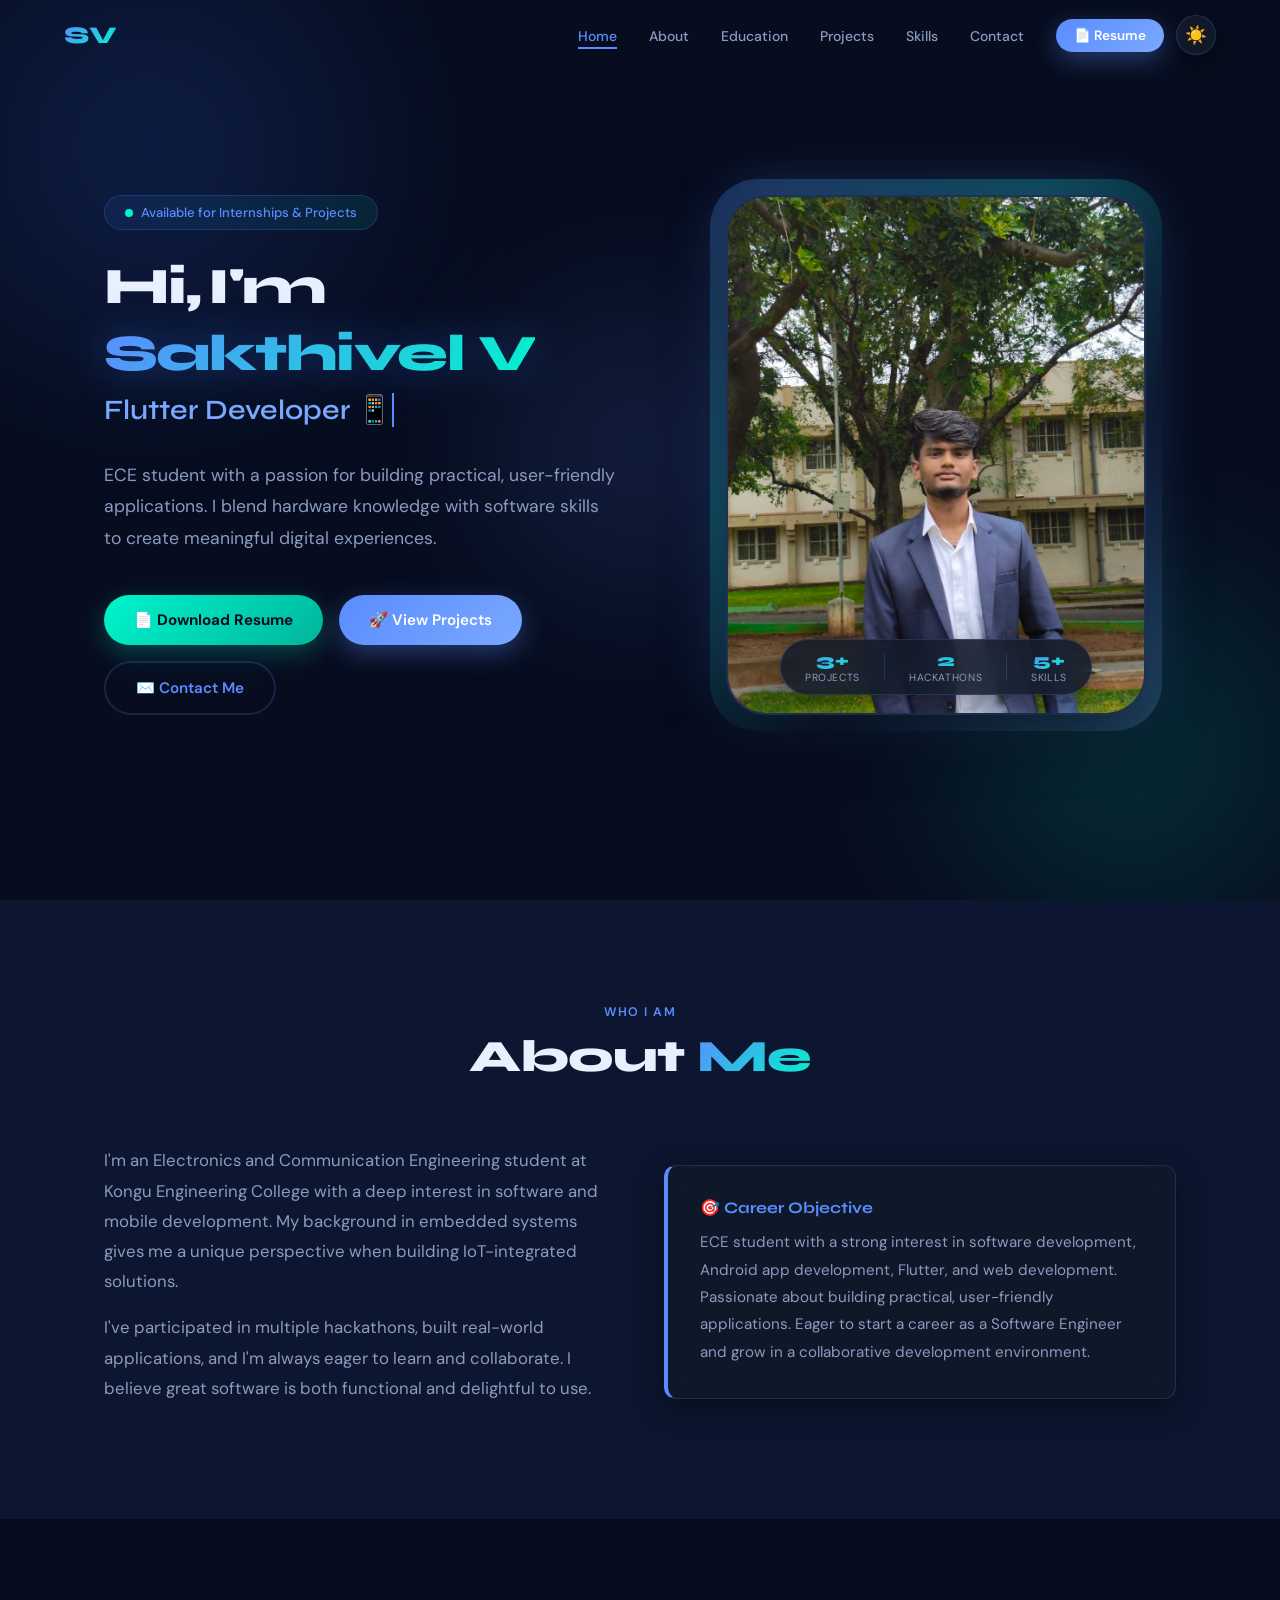
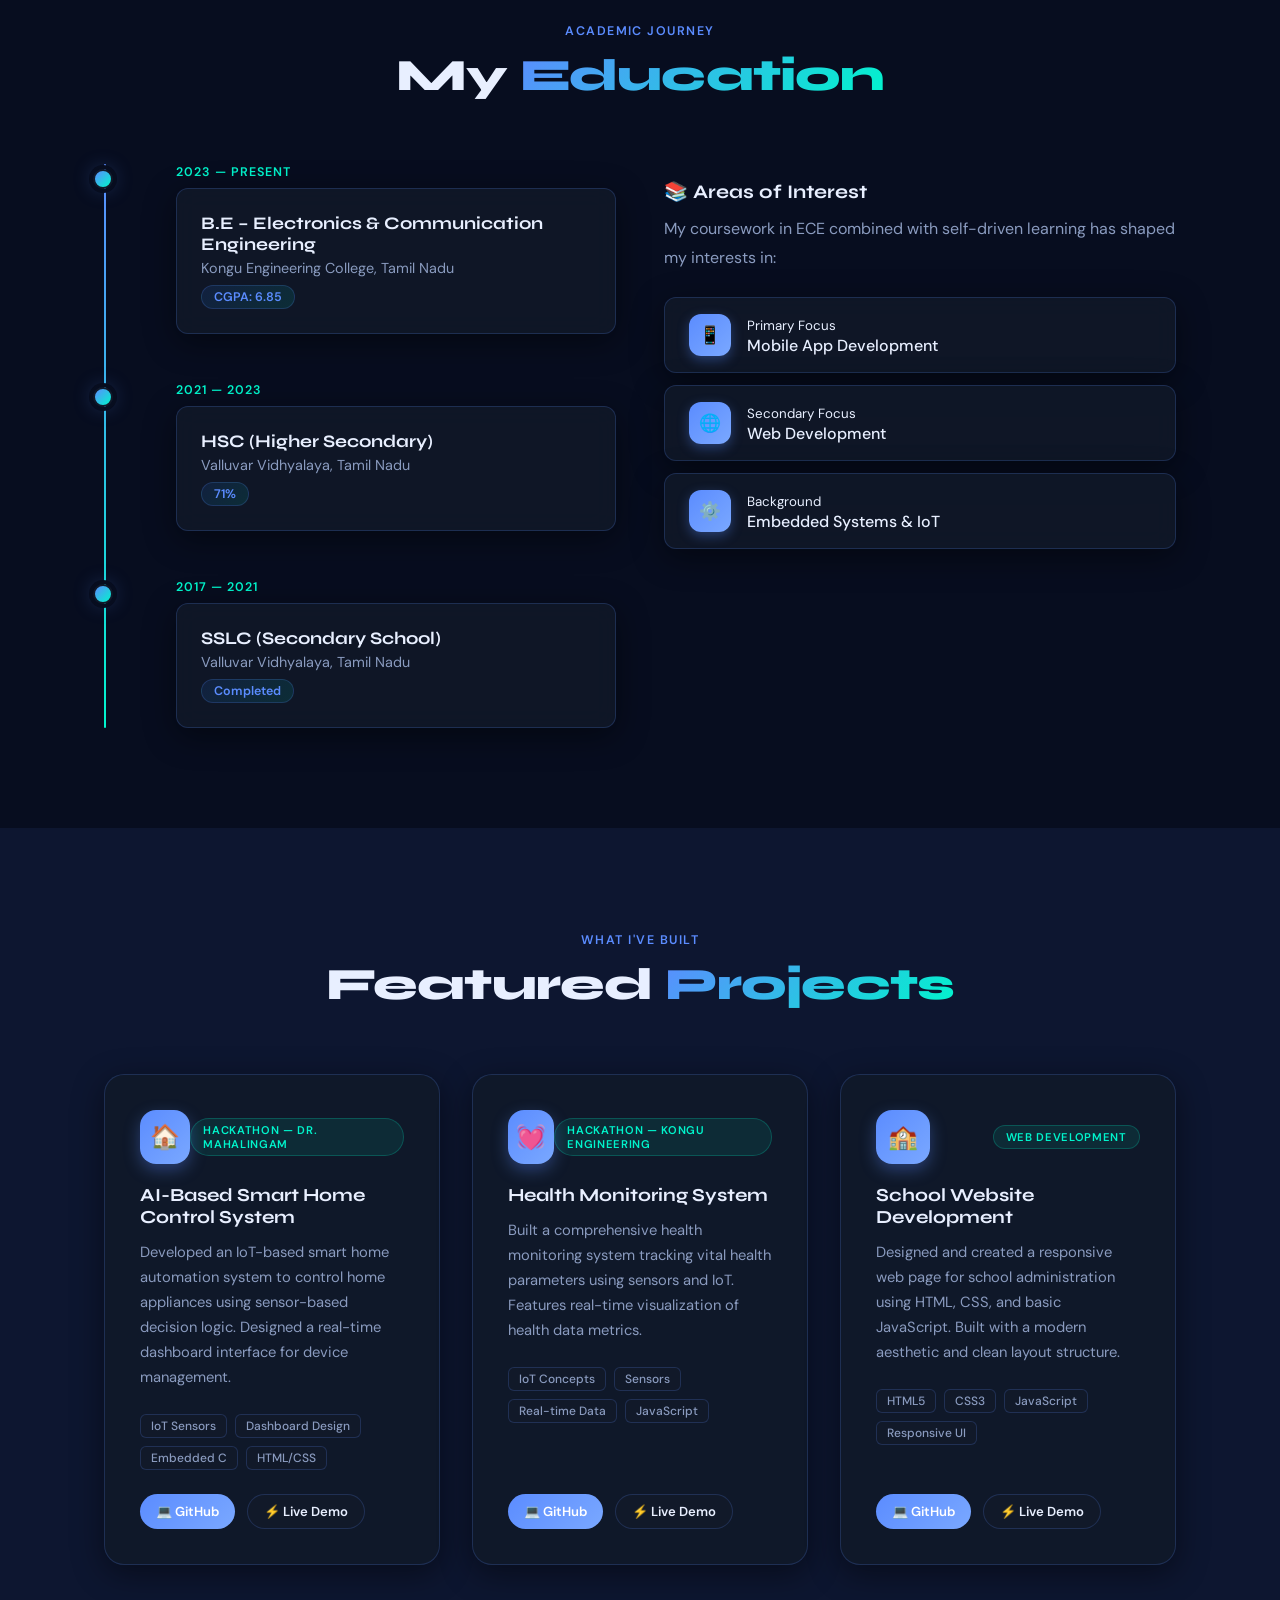
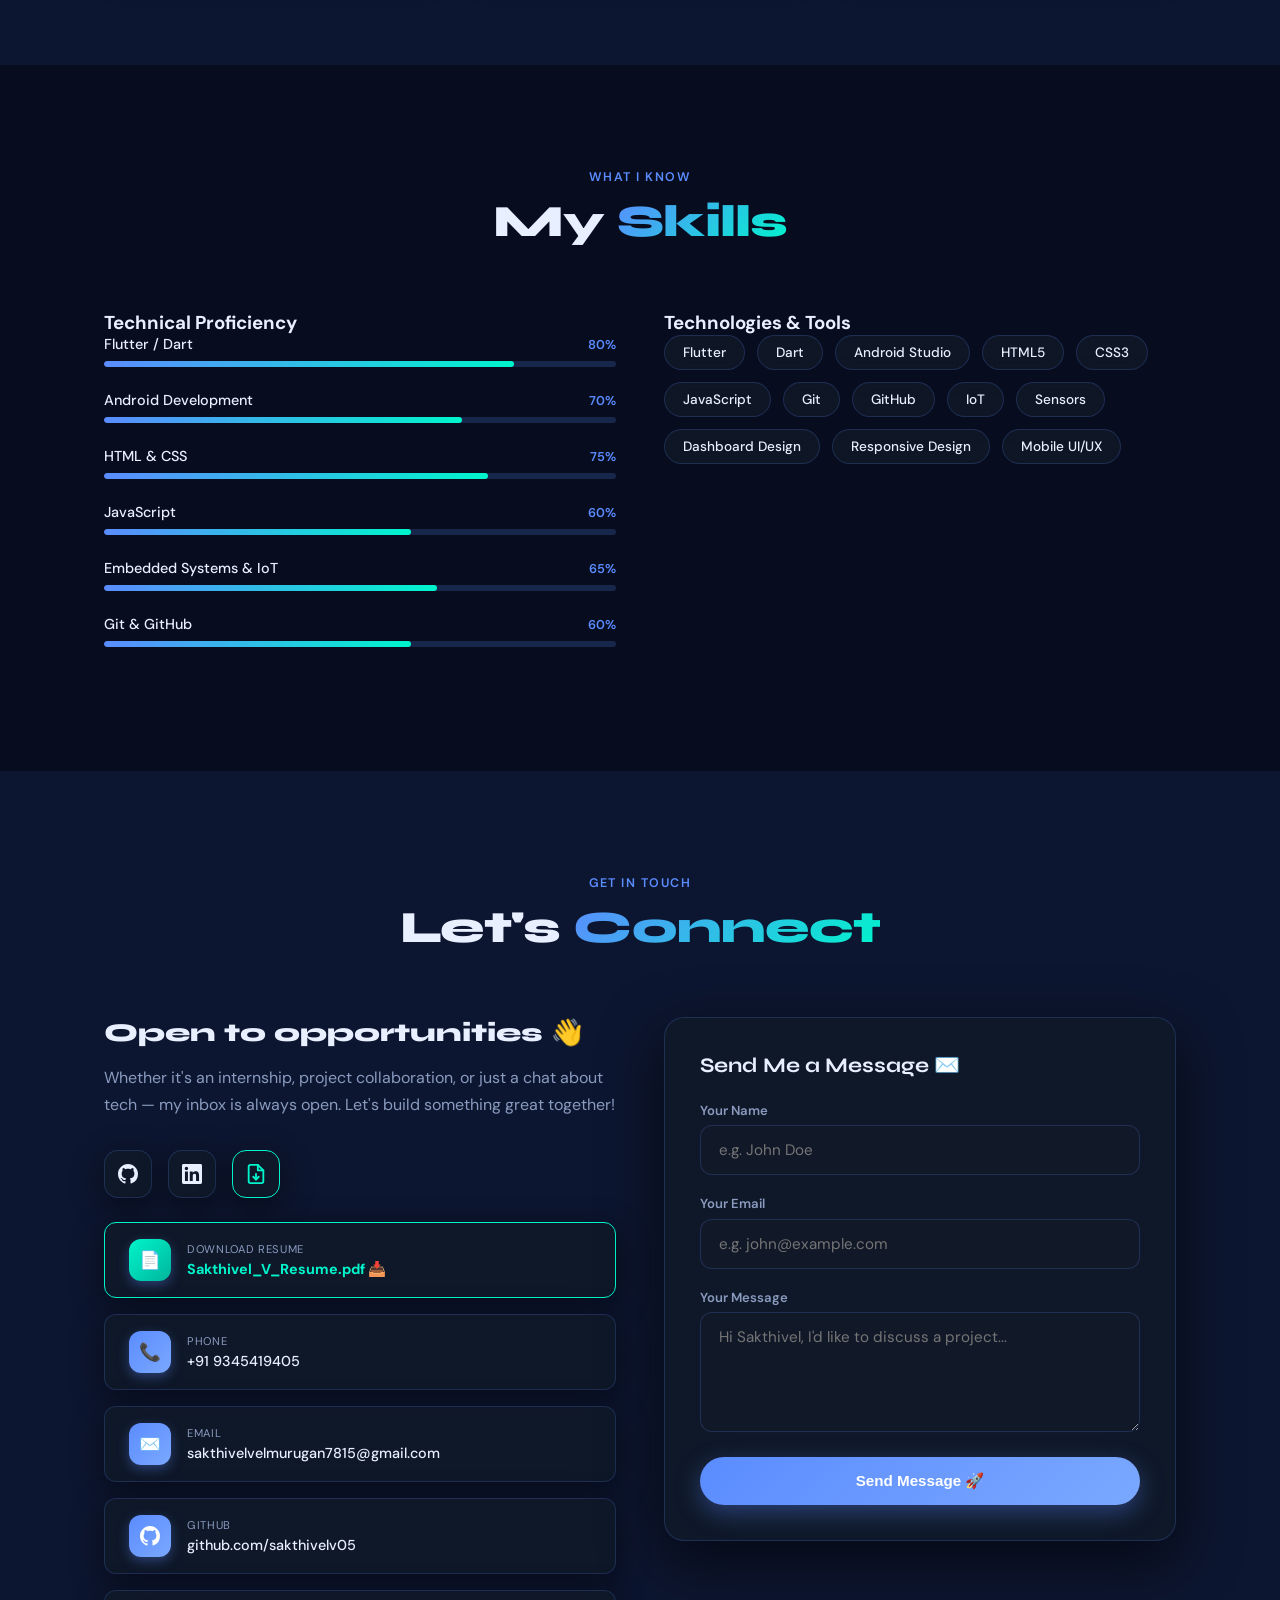
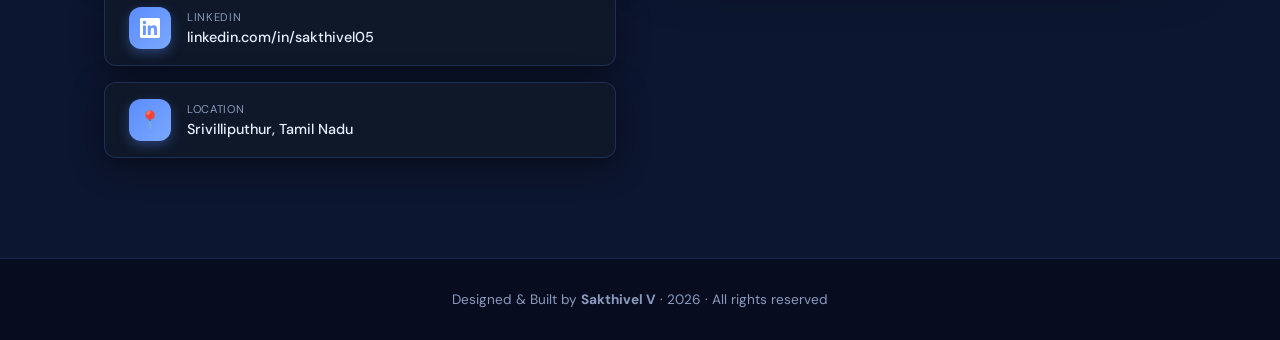
==== commit 338022f8: "Add 3rd social icon button for direct Resume download under Open to Opportunities section" ====
--- a/portfolio website/index.html
+++ b/portfolio website/index.html
@@ -382,11 +382,31 @@
       </div>
       <div class="contact-grid">
 
-        <!-- Contact Links -->
         <div class="contact-intro reveal-left">
           <h3>Open to opportunities 👋</h3>
           <p>Whether it's an internship, project collaboration, or just a chat about tech — my inbox is always open. Let's build something great together!</p>
+          
+          <div class="contact-socials" style="margin-top:1.5rem; margin-bottom:1.5rem;">
+            <a href="https://github.com/sakthivelv05" target="_blank" rel="noopener" class="social-btn" title="GitHub" aria-label="GitHub Profile">
+              <svg width="20" height="20" viewBox="0 0 24 24" fill="currentColor"><path d="M12 0C5.37 0 0 5.37 0 12c0 5.31 3.435 9.795 8.205 11.385.6.105.825-.255.825-.57 0-.285-.015-1.23-.015-2.235-3.015.555-3.795-.735-4.035-1.41-.135-.345-.72-1.41-1.23-1.695-.42-.225-1.02-.78-.015-.795.945-.015 1.62.87 1.845 1.23 1.08 1.815 2.805 1.305 3.495.99.105-.78.42-1.305.765-1.605-2.67-.3-5.46-1.335-5.46-5.925 0-1.305.465-2.385 1.23-3.225-.12-.3-.54-1.53.12-3.18 0 0 1.005-.315 3.3 1.23.96-.27 1.98-.405 3-.405s2.04.135 3 .405c2.295-1.56 3.3-1.23 3.3-1.23.66 1.65.24 2.88.12 3.18.765.84 1.23 1.905 1.23 3.225 0 4.605-2.805 5.625-5.475 5.925.435.375.81 1.095.81 2.22 0 1.605-.015 2.895-.015 3.3 0 .315.225.69.825.57A12.02 12.02 0 0024 12c0-6.63-5.37-12-12-12z"/></svg>
+            </a>
+            <a href="https://linkedin.com/in/sakthivel05/" target="_blank" rel="noopener" class="social-btn" title="LinkedIn" aria-label="LinkedIn Profile">
+              <svg width="20" height="20" viewBox="0 0 24 24" fill="currentColor"><path d="M20.447 20.452h-3.554v-5.569c0-1.328-.027-3.037-1.852-3.037-1.853 0-2.136 1.445-2.136 2.939v5.667H9.351V9h3.414v1.561h.046c.477-.9 1.637-1.85 3.37-1.85 3.601 0 4.267 2.37 4.267 5.455v6.286zM5.337 7.433a2.062 2.062 0 01-2.063-2.065 2.064 2.064 0 112.063 2.065zm1.782 13.019H3.555V9h3.564v11.452zM22.225 0H1.771C.792 0 0 .774 0 1.729v20.542C0 23.227.792 24 1.771 24h20.451C23.2 24 24 23.227 24 22.271V1.729C24 .774 23.2 0 22.222 0h.003z"/></svg>
+            </a>
+            <!-- 3rd Icon Button: Download Resume -->
+            <a href="Sakthivel_V_Resume.pdf" download="Sakthivel_V_Resume.pdf" class="social-btn" title="Download Resume (CV)" aria-label="Download Resume" style="color:var(--accent3); border-color:var(--accent3);">
+              <svg width="22" height="22" viewBox="0 0 24 24" fill="none" stroke="currentColor" stroke-width="2" stroke-linecap="round" stroke-linejoin="round"><path d="M14 2H6a2 2 0 0 0-2 2v16a2 2 0 0 0 2 2h12a2 2 0 0 0 2-2V8z"></path><polyline points="14 2 14 8 20 8"></polyline><line x1="12" y1="18" x2="12" y2="12"></line><polyline points="9 15 12 18 15 15"></polyline></svg>
+            </a>
+          </div>
+
           <div class="contact-links">
+            <a href="Sakthivel_V_Resume.pdf" download="Sakthivel_V_Resume.pdf" class="contact-link" style="border-color:var(--accent3);">
+              <div class="contact-link-icon" style="background:linear-gradient(135deg,var(--accent3),#00b59c); color:#070d1f; font-weight:bold;">📄</div>
+              <div class="contact-link-info">
+                <small>Download Resume</small>
+                <span style="color:var(--accent3); font-weight:700;">Sakthivel_V_Resume.pdf 📥</span>
+              </div>
+            </a>
             <a href="tel:9345419405" class="contact-link">
               <div class="contact-link-icon">📞</div>
               <div class="contact-link-info">
